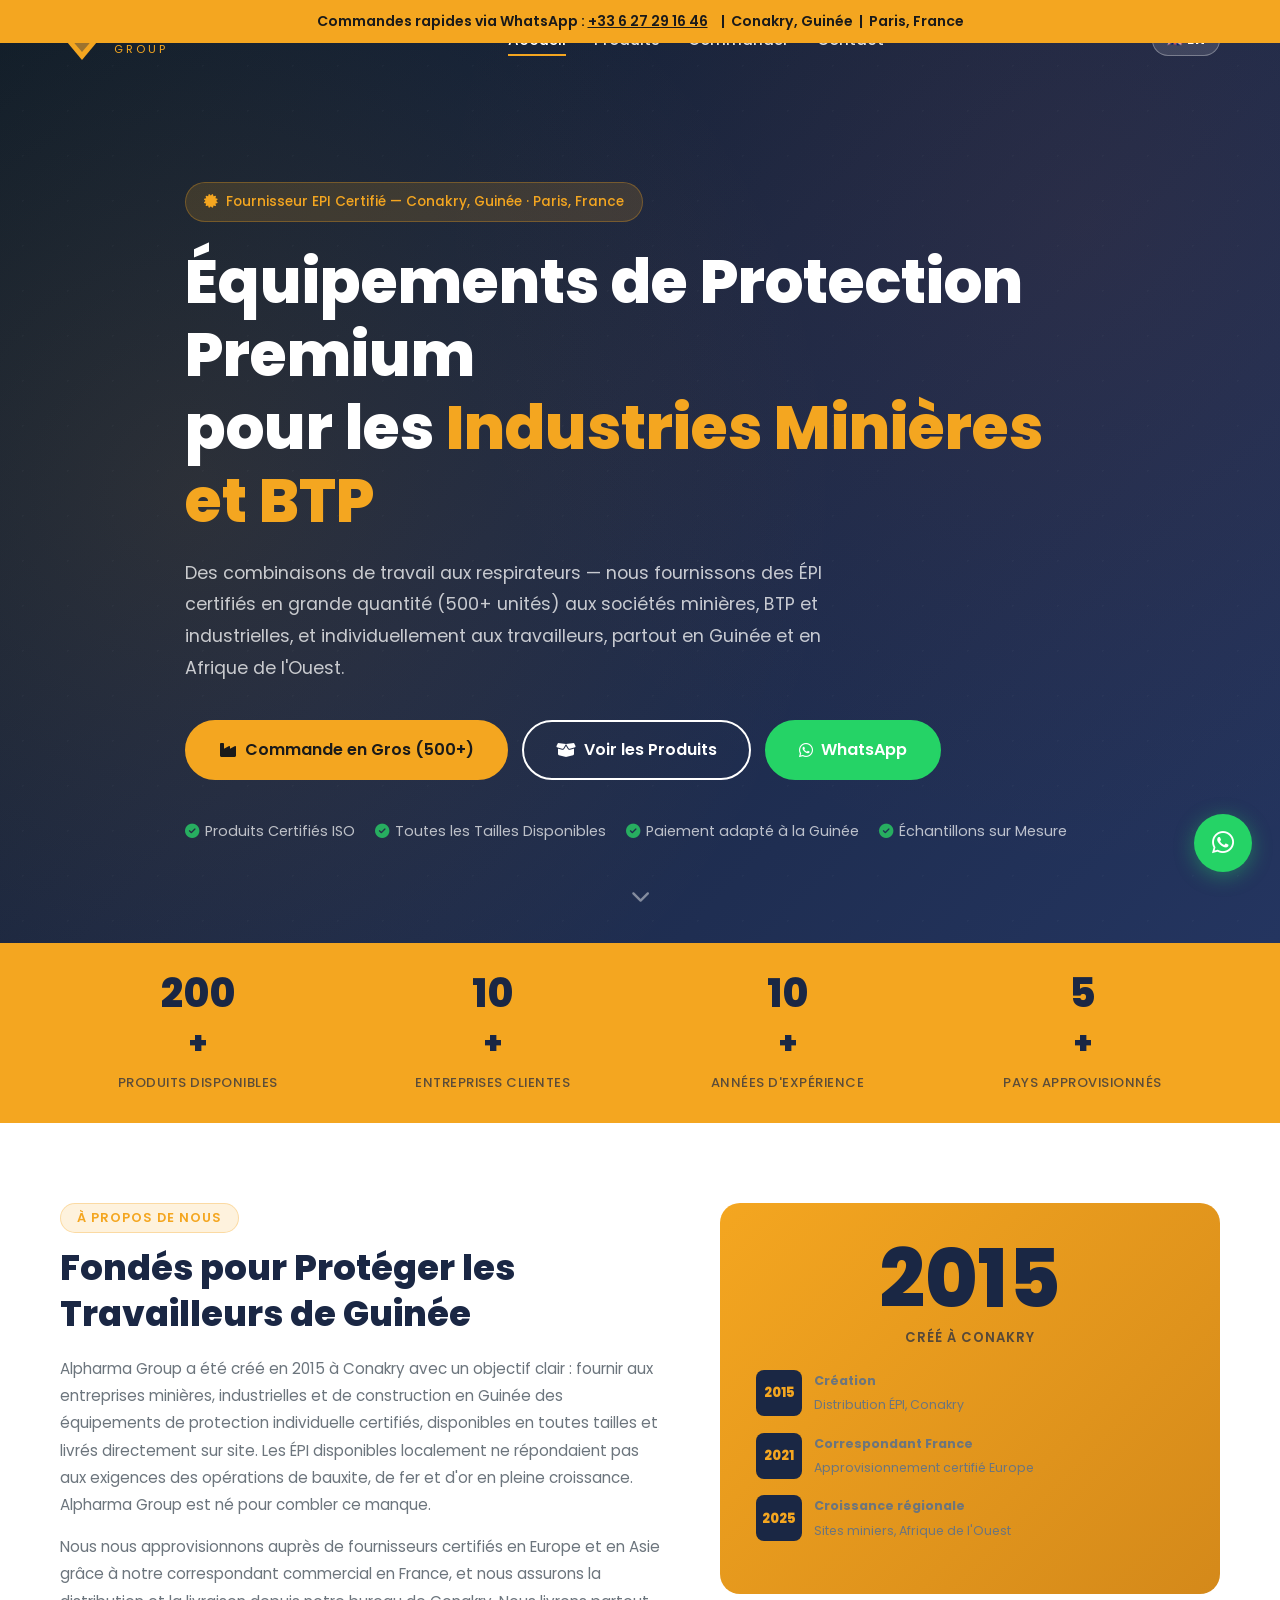
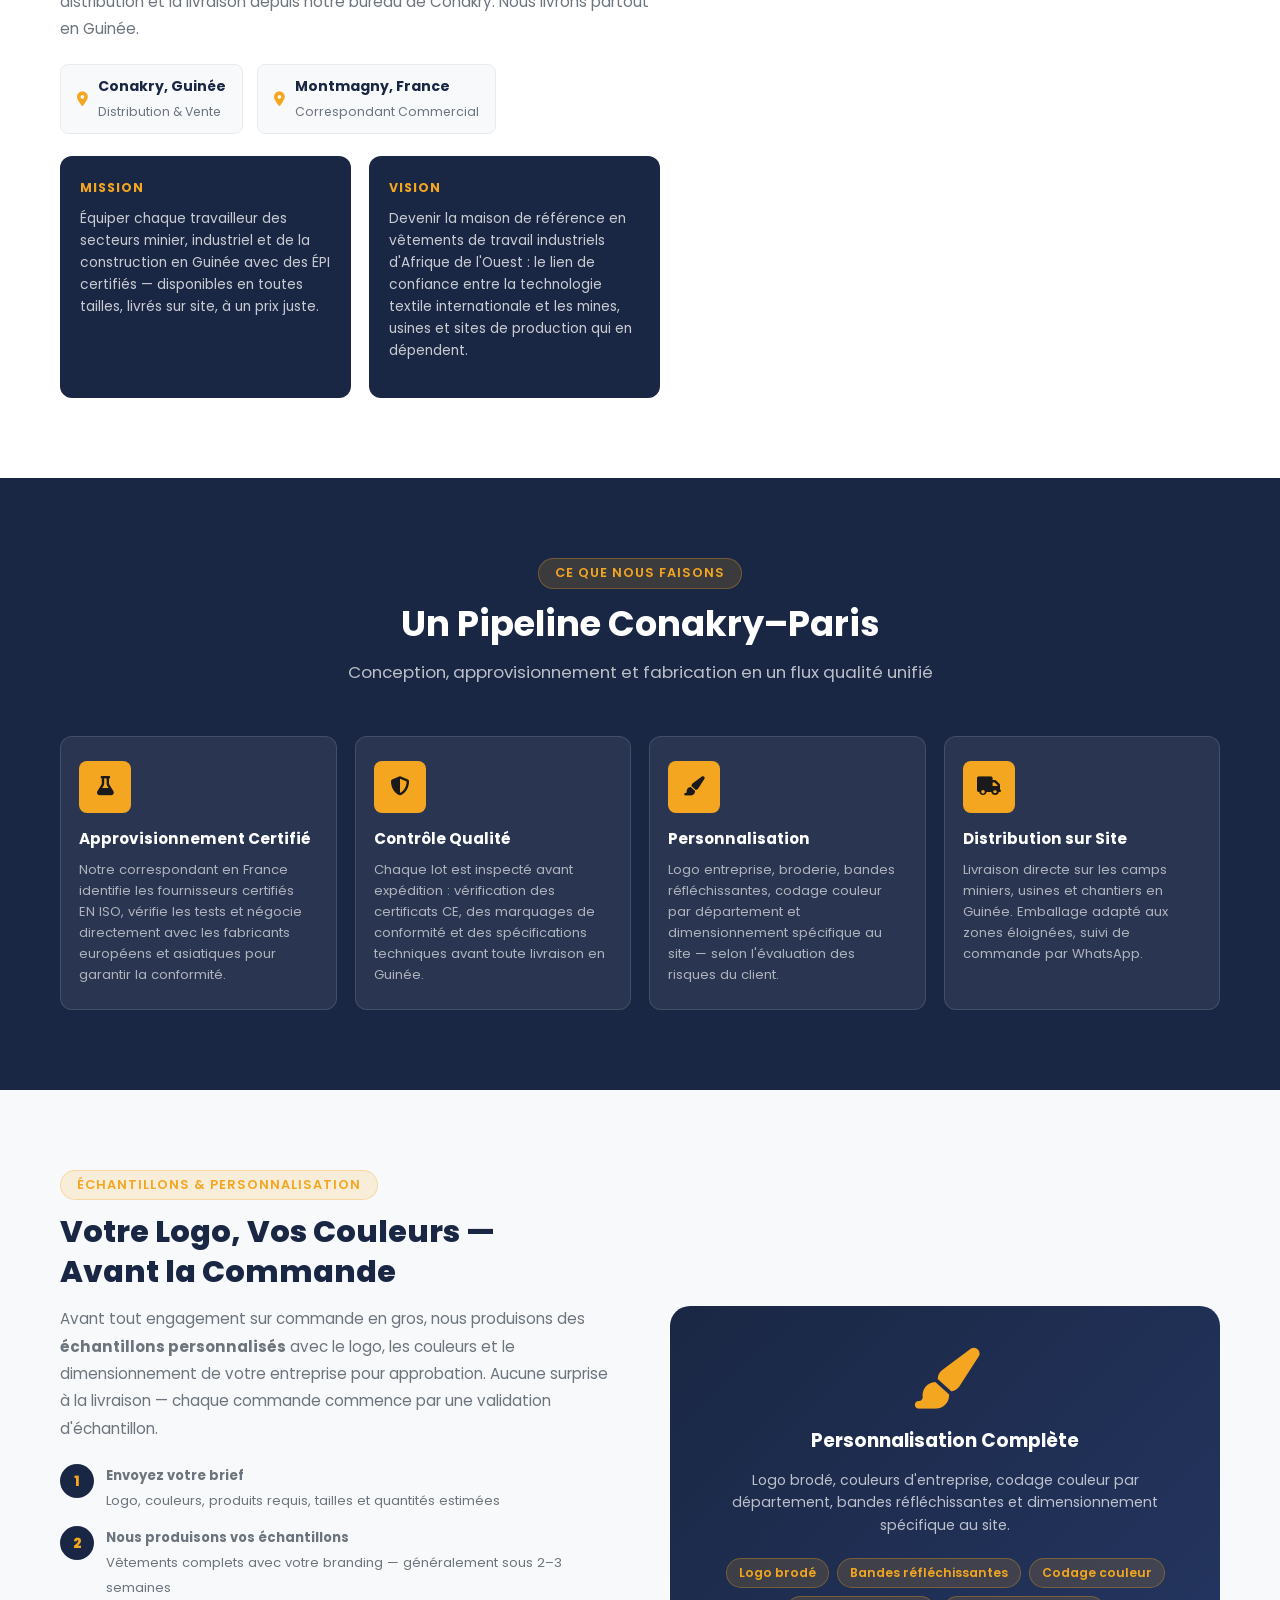
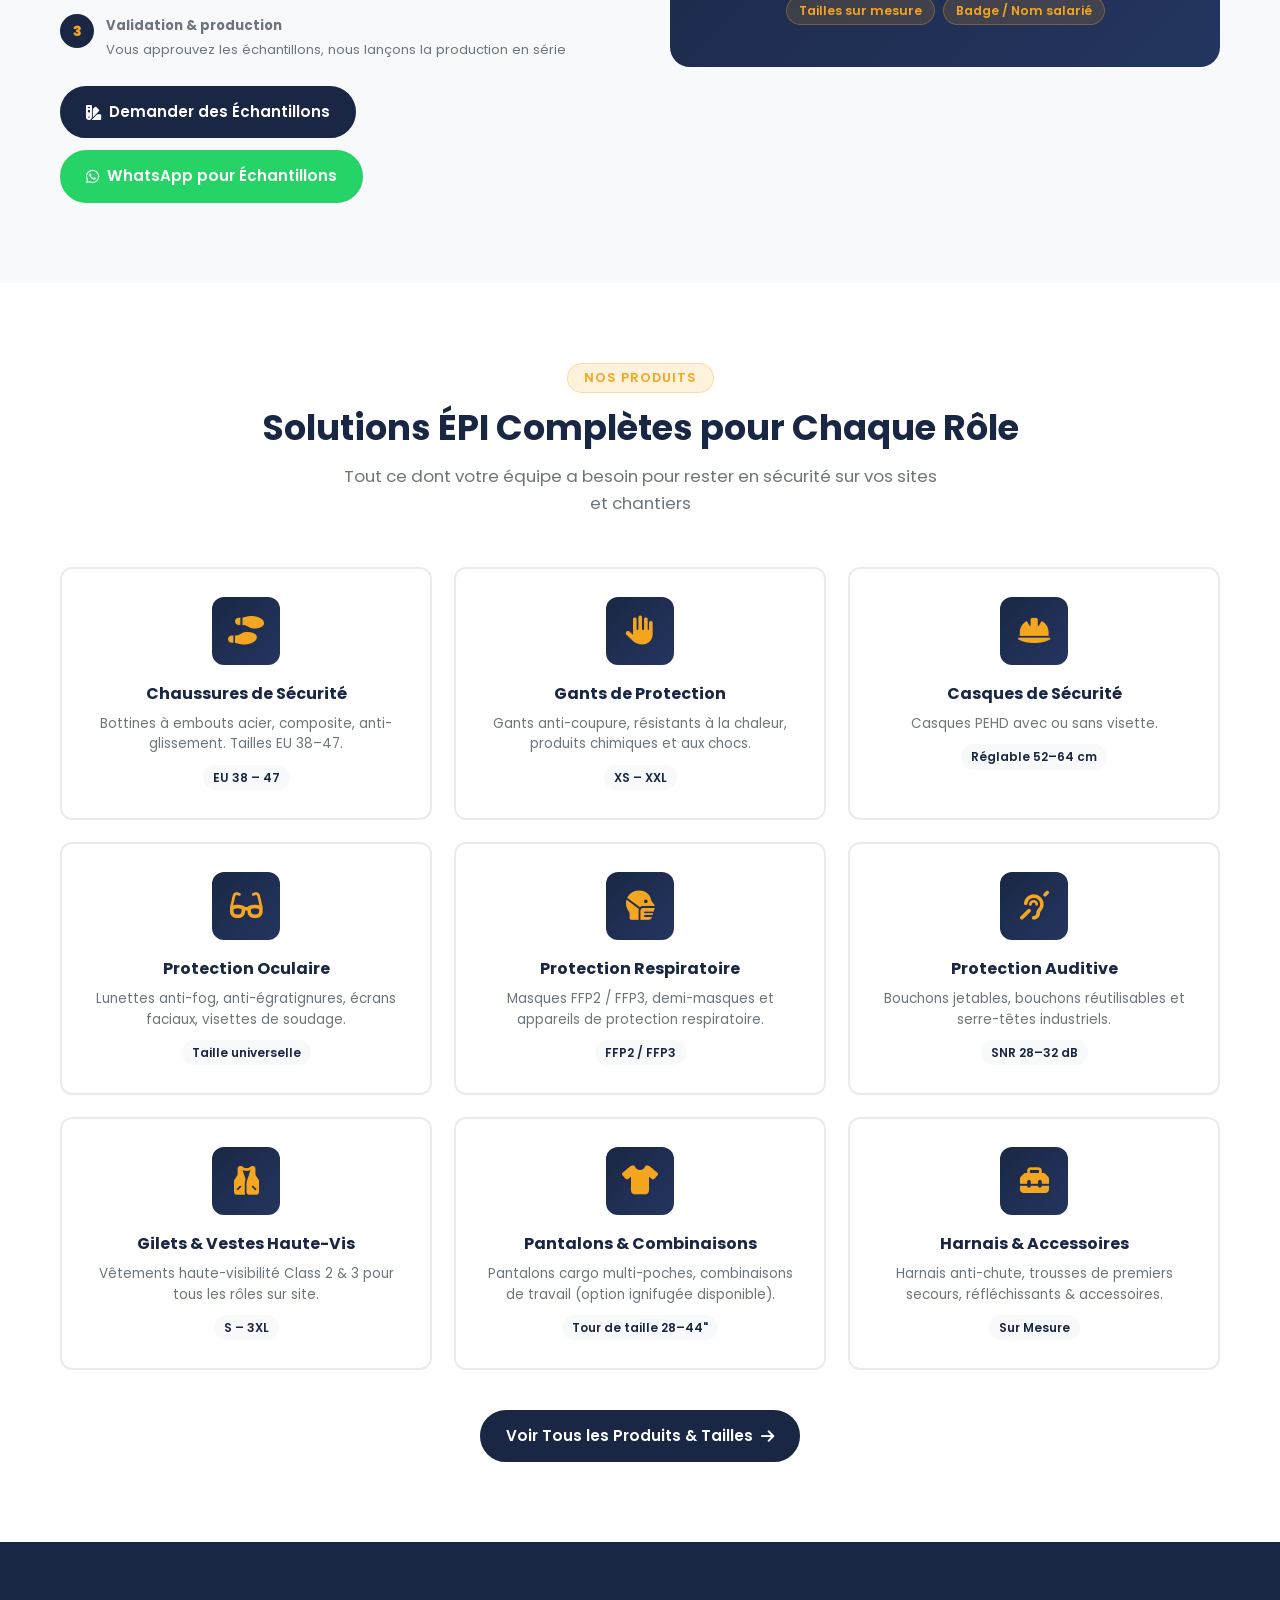
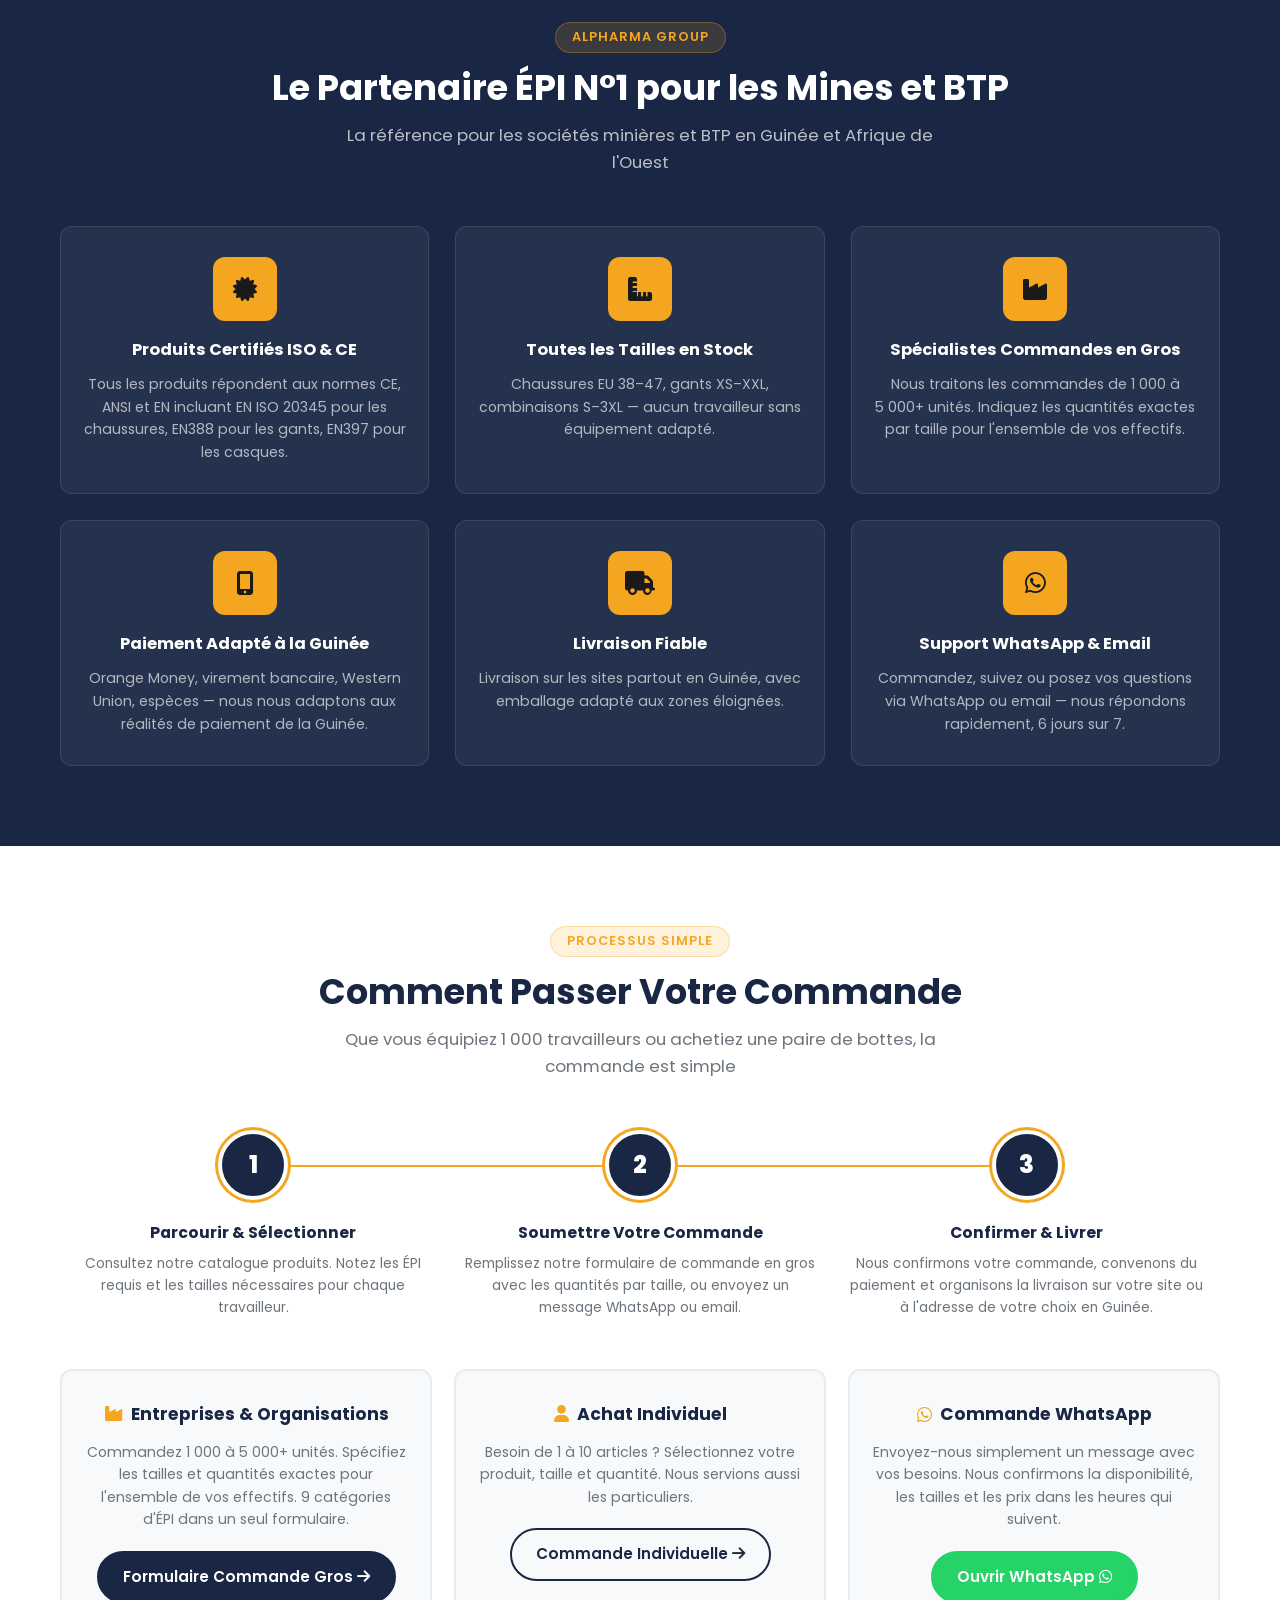
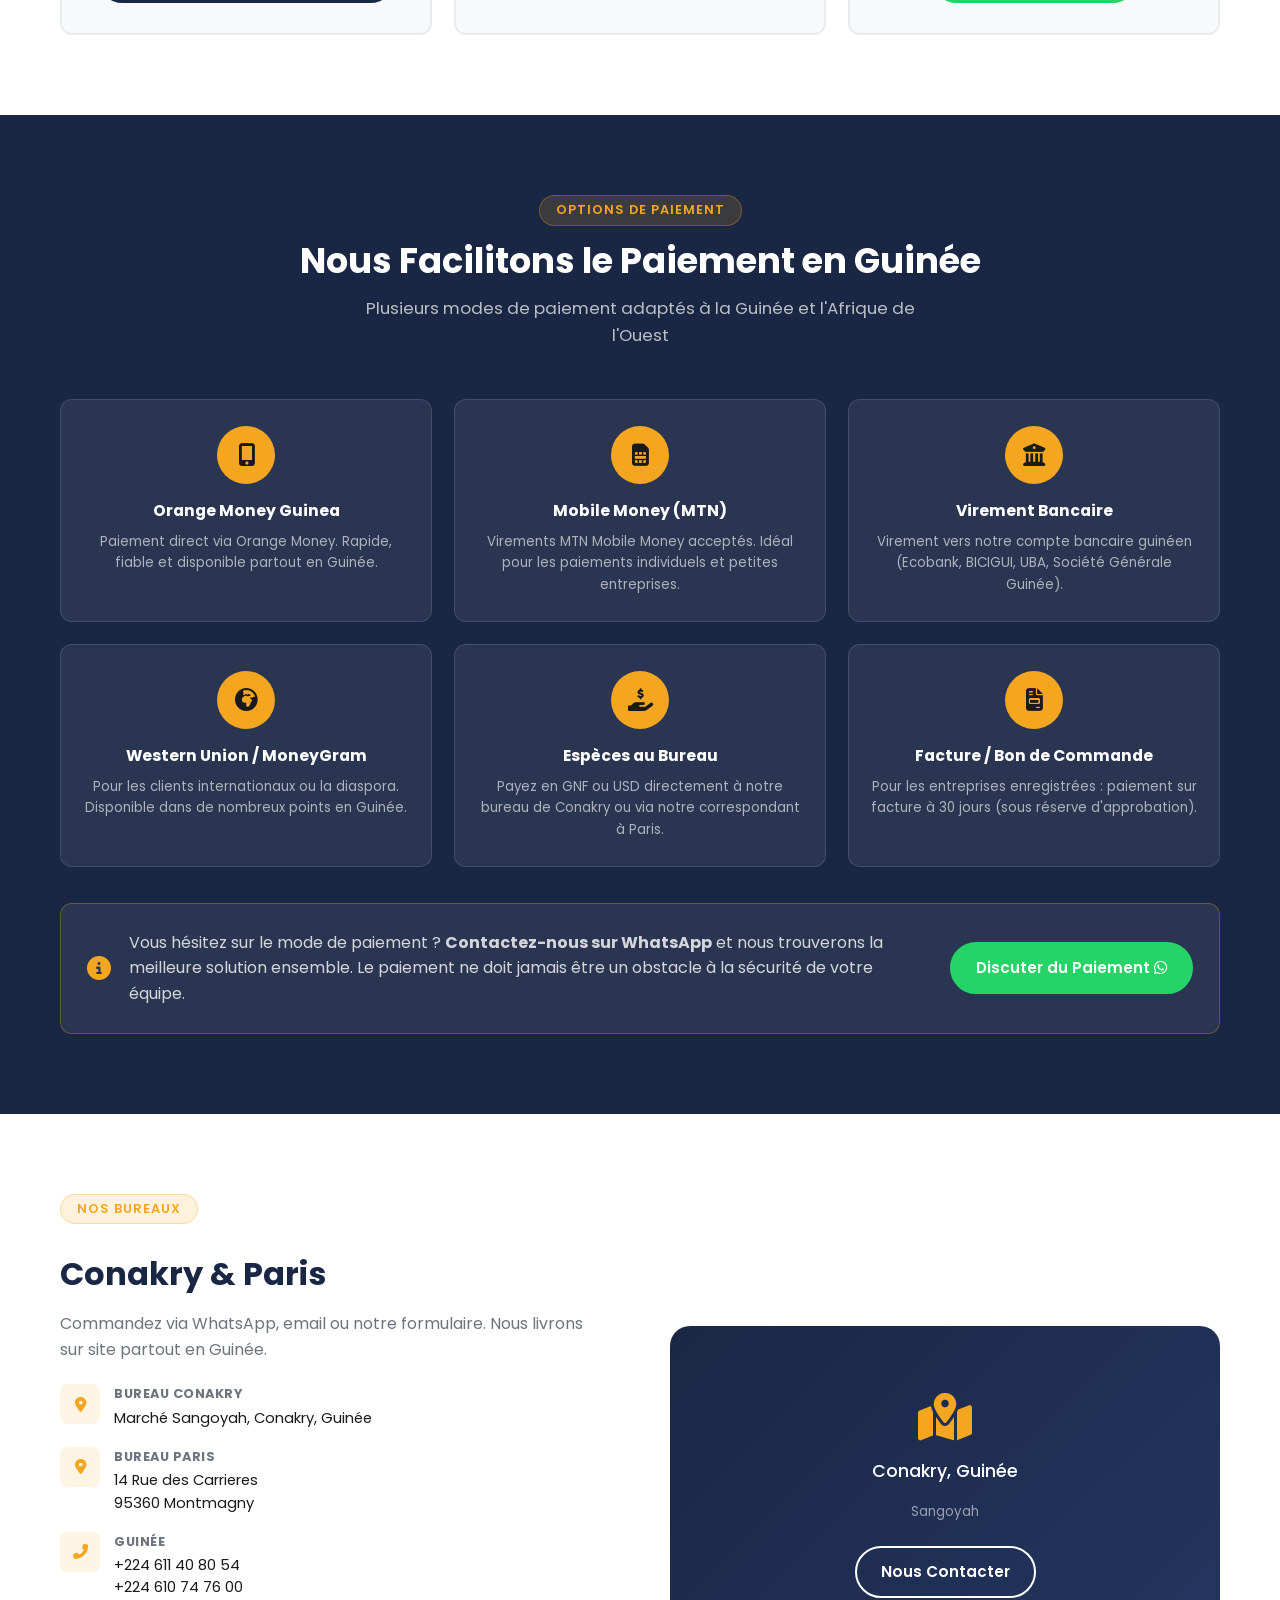
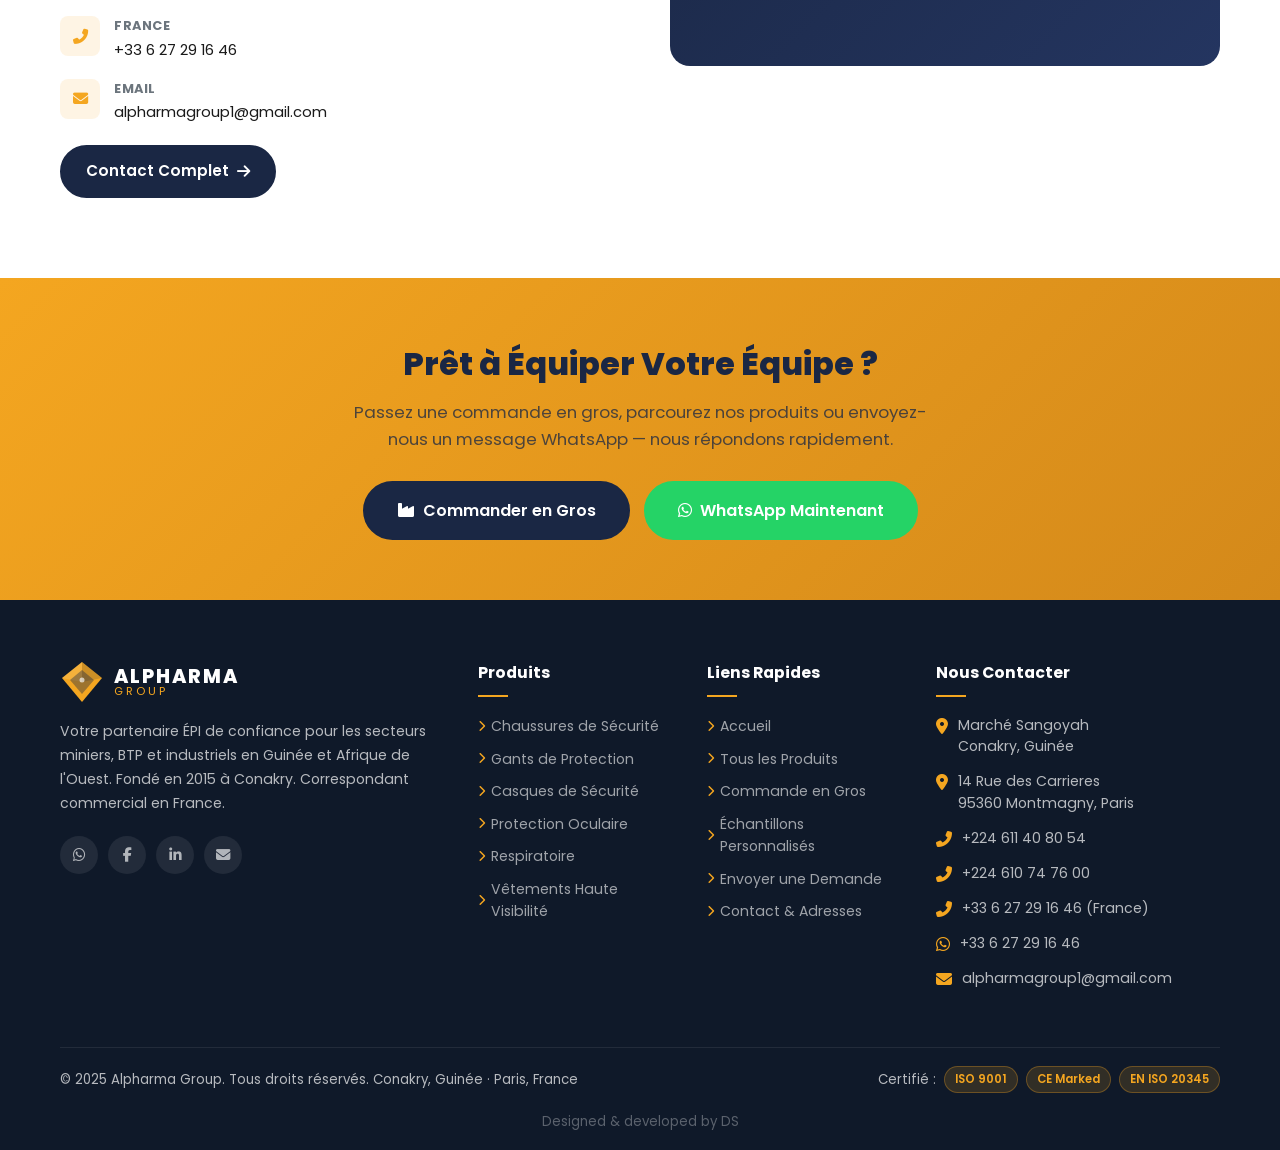
==== index.html @ af10d756 "Add files via upload" ====
﻿<!DOCTYPE html>
<html lang="fr" id="htmlRoot">
<head>
  <meta charset="UTF-8">
  <meta name="viewport" content="width=device-width, initial-scale=1.0">
  <title>Alpharma Group — Premium PPE for Mining &amp; Construction | Conakry, Guinea</title>
  <meta name="description" content="Alpharma Group supplies certified PPE to mining, construction and industrial companies across Guinea and West Africa. Bulk orders of 500+ units, all sizes, safety boots, gloves, helmets, respirators and more.">
  <meta name="keywords" content="PPE Guinea, safety equipment mining, safety boots Conakry, gloves mining, hard hat Guinea, Alpharma Group">
  <!-- TODO: replace alpharmagroup.com with your real domain before going live -->
  <link rel="canonical" href="https://alpharmagroup.com/">
  <link rel="icon" type="image/svg+xml" href="favicon.svg">
  <meta property="og:type" content="website">
  <meta property="og:url" content="https://alpharmagroup.com/">
  <meta property="og:title" content="Alpharma Group — Premium PPE for Mining &amp; Construction | Conakry, Guinea">
  <meta property="og:description" content="Alpharma Group supplies certified PPE to mining, construction and industrial companies across Guinea and West Africa. Bulk orders of 500+ units — safety boots, gloves, helmets, respirators and more.">
  <meta property="og:image" content="https://alpharmagroup.com/og-image.png">
  <link rel="stylesheet" href="css/style.css">
  <link rel="preconnect" href="https://fonts.googleapis.com">
  <link rel="preconnect" href="https://fonts.gstatic.com" crossorigin>
  <link href="https://fonts.googleapis.com/css2?family=Poppins:wght@300;400;500;600;700;800&display=swap" rel="stylesheet">
  <link rel="stylesheet" href="https://cdnjs.cloudflare.com/ajax/libs/font-awesome/6.5.0/css/all.min.css">
  <script type="application/ld+json">
  {
    "@context": "https://schema.org",
    "@type": "LocalBusiness",
    "name": "Alpharma Group",
    "url": "https://alpharmagroup.com",
    "description": "Certified PPE distributor for mining companies in Guinea and West Africa. Safety boots, gloves, helmets, respirators, hi-vis workwear and more.",
    "telephone": ["+224611408054", "+224610747600", "+33627291646"],
    "email": "alpharmagroup1@gmail.com",
    "foundingDate": "2015",
    "address": {
      "@type": "PostalAddress",
      "streetAddress": "Marché Sangoyah",
      "addressLocality": "Conakry",
      "addressCountry": "GN"
    },
    "areaServed": ["Guinea", "West Africa"],
    "openingHoursSpecification": [{
      "@type": "OpeningHoursSpecification",
      "dayOfWeek": ["Monday","Tuesday","Wednesday","Thursday","Friday","Saturday"],
      "opens": "08:00",
      "closes": "18:00"
    }]
  }
  </script>
  <style>
    /* Extra homepage-only styles */
    .cta-banner {
      background: linear-gradient(135deg, var(--secondary) 0%, var(--secondary-dark) 100%);
      padding: 60px 0; text-align: center;
    }
    .cta-banner h2 { font-size: 2rem; font-weight: 800; color: var(--primary); margin-bottom: 10px; }
    .cta-banner p  { color: rgba(26,39,68,.75); font-size: 1.05rem; margin-bottom: 28px; max-width: 580px; margin-left: auto; margin-right: auto; }
    .cta-banner .btn-group { display: flex; gap: 14px; justify-content: center; flex-wrap: wrap; }
  </style>
</head>
<body>

  <!-- Alert Bar -->
  <div class="alert-bar">

    <span>
      <span class="fr-text">Commandes rapides via WhatsApp :</span>
      <span class="en-text">Quick orders via WhatsApp:</span>
      <a href="https://wa.me/+33627291646?text=Bonjour%20Alpharma%20Group%2C%20je%20souhaite%20passer%20une%20commande." target="_blank">+33 6 27 29 16 46</a>
    </span>
    <span>&nbsp;|&nbsp; Conakry, Guinée &nbsp;|&nbsp; Paris, France</span>
  </div>

  <!-- Navbar -->
  <nav class="navbar" id="navbar">
    <div class="container">
      <a href="index.html" class="logo">
        <span class="logo-icon"><svg xmlns="http://www.w3.org/2000/svg" viewBox="0 0 44 44" fill="none" aria-hidden="true"><polygon points="22,2 42,18 22,42 2,18" fill="#f4a620"/><polygon points="22,2 42,18 22,22" fill="#1a2744" opacity=".18"/><polygon points="22,2 2,18 22,22" fill="#fff" opacity=".12"/><polygon points="22,10 34,20 22,34 10,20" fill="#1a2744" opacity=".4"/><circle cx="22" cy="20" r="2.5" fill="#fff" opacity=".65"/></svg></span>
        <div class="logo-text">
          <span class="logo-name">ALPHARMA</span>
          <span class="logo-sub">GROUP</span>
        </div>
      </a>
      <div class="nav-links" id="navLinks">
        <a href="index.html" class="active"><span class="fr-text">Accueil</span><span class="en-text">Home</span></a>
        <a href="products.html"><span class="fr-text">Produits</span><span class="en-text">Products</span></a>
        <a href="order.html"><span class="fr-text">Commander</span><span class="en-text">Order</span></a>
        <a href="contact.html"><span class="fr-text">Contact</span><span class="en-text">Contact</span></a>
      </div>
      <button class="lang-toggle" id="langToggle" title="Changer de langue / Switch language">
        <span class="fr-text">🇬🇧 EN</span>
        <span class="en-text">🇫🇷 FR</span>
      </button>
      <button class="nav-toggle" id="navToggle" aria-label="Toggle menu">
        <span></span><span></span><span></span>
      </button>
    </div>
  </nav>

  <!-- Hero -->
  <section class="hero" id="home">
    <div class="hero-content container">
      <div class="hero-badge">
        <i class="fas fa-certificate"></i>
        <span class="fr-text">Fournisseur EPI Certifié — Conakry, Guinée · Paris, France</span>
        <span class="en-text">Certified PPE Supplier — Conakry, Guinea · Paris, France</span>
      </div>
      <h1>
        <span class="fr-text">Équipements de Protection Premium<br>pour les <span class="highlight">Industries Minières et BTP</span></span>
        <span class="en-text">Premium Safety Equipment<br>for <span class="highlight">Mining &amp; Construction</span></span>
      </h1>
      <p class="hero-sub fr-block">
        Des combinaisons de travail aux respirateurs — nous fournissons des ÉPI certifiés en grande quantité (500+ unités) aux sociétés minières, BTP et industrielles, et individuellement aux travailleurs, partout en Guinée et en Afrique de l'Ouest.
      </p>
      <p class="hero-sub en-block">
        From coveralls to respiratory protection — we supply certified PPE in bulk (500+ units) for mining, construction and industrial companies, and individually for workers, across Guinea and West Africa.
      </p>
      <div class="hero-ctas">
        <a href="order.html#bulk" class="btn btn-primary btn-lg">
          <i class="fas fa-industry"></i>
          <span class="fr-text">Commande en Gros (500+)</span>
          <span class="en-text">Bulk Order (500+)</span>
        </a>
        <a href="products.html" class="btn btn-outline btn-lg">
          <i class="fas fa-box-open"></i>
          <span class="fr-text">Voir les Produits</span>
          <span class="en-text">Browse Products</span>
        </a>
        <a href="https://wa.me/+33627291646?text=Bonjour%20Alpharma%20Group%2C%20je%20souhaite%20passer%20une%20commande." class="btn btn-whatsapp btn-lg" target="_blank">
          <i class="fab fa-whatsapp"></i>
          <span class="fr-text">WhatsApp</span>
          <span class="en-text">WhatsApp Us</span>
        </a>
      </div>
      <div class="hero-trust">
        <span><i class="fas fa-check-circle"></i> <span class="fr-text">Produits Certifiés ISO</span><span class="en-text">ISO Certified Products</span></span>
        <span><i class="fas fa-check-circle"></i> <span class="fr-text">Toutes les Tailles Disponibles</span><span class="en-text">All Sizes Available</span></span>
        <span><i class="fas fa-check-circle"></i> <span class="fr-text">Paiement adapté à la Guinée</span><span class="en-text">Guinea Payment Options</span></span>
        <span><i class="fas fa-check-circle"></i> <span class="fr-text">Échantillons sur Mesure</span><span class="en-text">Custom Branded Samples</span></span>
      </div>
    </div>
    <div class="hero-scroll"><a href="#stats"><i class="fas fa-chevron-down"></i></a></div>
  </section>

  <!-- Stats -->
  <section class="stats-bar" id="stats">
    <div class="container">
      <div class="stat-item">
        <span class="stat-number" data-target="200">0</span><span>+</span>
        <span class="stat-label"><span class="fr-text">Produits Disponibles</span><span class="en-text">Products Available</span></span>
      </div>
      <div class="stat-item">
        <span class="stat-number" data-target="10">0</span><span>+</span>
              <span class="stat-label"><span class="fr-text">Entreprises Clientes</span><span class="en-text">Companies Served</span></span>
      </div>
      <div class="stat-item">
        <span class="stat-number" data-target="10">0</span><span>+</span>
        <span class="stat-label"><span class="fr-text">Années d'Expérience</span><span class="en-text">Years Experience</span></span>
      </div>
      <div class="stat-item">
        <span class="stat-number" data-target="5">0</span><span>+</span>
        <span class="stat-label"><span class="fr-text">Pays Approvisionnés</span><span class="en-text">Countries Supplied</span></span>
      </div>
    </div>
  </section>

  <!-- About -->
  <section class="about-section" id="about">
    <div class="container">
      <div class="about-layout">
        <div class="about-text">
          <span class="section-tag">
            <span class="fr-text">À Propos de Nous</span>
            <span class="en-text">About Us</span>
          </span>
          <h2>
            <span class="fr-text">Fondés pour Protéger les Travailleurs de Guinée</span>
            <span class="en-text">Built to Protect Guinea's Workforce</span>
          </h2>
          <p class="fr-block">Alpharma Group a été créé en 2015 à Conakry avec un objectif clair : fournir aux entreprises minières, industrielles et de construction en Guinée des équipements de protection individuelle certifiés, disponibles en toutes tailles et livrés directement sur site. Les ÉPI disponibles localement ne répondaient pas aux exigences des opérations de bauxite, de fer et d'or en pleine croissance. Alpharma Group est né pour combler ce manque.</p>
          <p class="en-block">Alpharma Group was established in 2015 in Conakry with a clear mission: supply Guinea's mining, industrial and construction companies with certified PPE — available in all sizes and delivered directly to site. Locally available equipment could not meet the demands of Guinea's fast-growing bauxite, iron ore and gold operations. Alpharma Group was created to fill that gap.</p>
          <p class="fr-block">Nous nous approvisionnons auprès de fournisseurs certifiés en Europe et en Asie grâce à notre correspondant commercial en France, et nous assurons la distribution et la livraison depuis notre bureau de Conakry. Nous livrons partout en Guinée.</p>
          <p class="en-block">We source from certified suppliers in Europe and Asia through our commercial correspondent in France, and handle distribution and delivery from our Conakry office. We deliver anywhere in Guinea.</p>
          <div class="offices-row">
            <div class="office-tag">
              <i class="fas fa-map-marker-alt"></i>
              <div>
                <strong>Conakry, Guinée</strong>
                <span><span class="fr-text">Distribution &amp; Vente</span><span class="en-text">Distribution &amp; Sales</span></span>
              </div>
            </div>
            <div class="office-tag">
              <i class="fas fa-map-marker-alt"></i>
              <div>
                <strong>Montmagny, France</strong>
                <span><span class="fr-text">Correspondant Commercial</span><span class="en-text">Commercial Correspondent</span></span>
              </div>
            </div>
          </div>
          <div class="mv-grid">
            <div class="mv-card">
              <h4>Mission</h4>
              <p class="fr-block">Équiper chaque travailleur des secteurs minier, industriel et de la construction en Guinée avec des ÉPI certifiés — disponibles en toutes tailles, livrés sur site, à un prix juste.</p>
              <p class="en-block">To equip every worker across Guinea's mining, industrial and construction sectors with certified PPE — available in all sizes, delivered to site, at a fair price.</p>
            </div>
            <div class="mv-card">
              <h4>Vision</h4>
              <p class="fr-block">Devenir la maison de référence en vêtements de travail industriels d'Afrique de l'Ouest : le lien de confiance entre la technologie textile internationale et les mines, usines et sites de production qui en dépendent.</p>
              <p class="en-block">To become West Africa's benchmark industrial workwear house: the trusted link between international protective-textile technology and the factories, mines and production sites that depend on it every day.</p>
            </div>
          </div>
        </div>
        <div>
          <div class="about-year-badge">
            <div class="about-year">2015</div>
            <div class="about-year-label">
              <span class="fr-text">Créé à Conakry</span>
              <span class="en-text">Founded in Conakry</span>
            </div>
            <div class="about-milestones">
              <div class="milestone">
                <div class="milestone-year">2015</div>
                <div class="milestone-text">
                  <strong><span class="fr-text">Création</span><span class="en-text">Founded</span></strong>
                  <span><span class="fr-text">Distribution ÉPI, Conakry</span><span class="en-text">PPE distribution, Conakry</span></span>
                </div>
              </div>
              <div class="milestone">
                <div class="milestone-year">2021</div>
                <div class="milestone-text">
                  <strong><span class="fr-text">Correspondant France</span><span class="en-text">France Correspondent</span></strong>
                  <span><span class="fr-text">Approvisionnement certifié Europe</span><span class="en-text">Certified European sourcing</span></span>
                </div>
              </div>
              <div class="milestone">
                <div class="milestone-year">2025</div>
                <div class="milestone-text">
                  <strong><span class="fr-text">Croissance régionale</span><span class="en-text">Regional Growth</span></strong>
                  <span><span class="fr-text">Sites miniers, Afrique de l'Ouest</span><span class="en-text">Mine sites across West Africa</span></span>
                </div>
              </div>
            </div>
          </div>
        </div>
      </div>
    </div>
  </section>

  <!-- Capabilities -->
  <section class="section dark-section">
    <div class="container">
      <div class="section-header light">
        <span class="section-tag"><span class="fr-text">Ce Que Nous Faisons</span><span class="en-text">What We Do</span></span>
        <h2><span class="fr-text">Un Pipeline Conakry–Paris</span><span class="en-text">A Conakry–Paris Pipeline</span></h2>
        <p style="color:rgba(255,255,255,.7)">
          <span class="fr-text">Conception, approvisionnement et fabrication en un flux qualité unifié</span>
          <span class="en-text">Design, sourcing and manufacturing in one unified quality pipeline</span>
        </p>
      </div>
      <div class="capabilities-grid">
        <div class="cap-card aos">
          <div class="cap-icon"><i class="fas fa-flask"></i></div>
          <h3><span class="fr-text">Approvisionnement Certifié</span><span class="en-text">Certified Sourcing</span></h3>
          <p><span class="fr-text">Notre correspondant en France identifie les fournisseurs certifiés EN ISO, vérifie les tests et négocie directement avec les fabricants européens et asiatiques pour garantir la conformité.</span><span class="en-text">Our correspondent in France identifies EN ISO-certified suppliers, verifies test reports and negotiates directly with European and Asian manufacturers to ensure compliance.</span></p>
        </div>
        <div class="cap-card aos aos-delay-1">
          <div class="cap-icon"><i class="fas fa-shield-alt"></i></div>
          <h3><span class="fr-text">Contrôle Qualité</span><span class="en-text">Quality Control</span></h3>
          <p><span class="fr-text">Chaque lot est inspecté avant expédition : vérification des certificats CE, des marquages de conformité et des spécifications techniques avant toute livraison en Guinée.</span><span class="en-text">Every batch is inspected before shipment: CE certificates, compliance markings and technical specifications are verified before delivery to Guinea.</span></p>
        </div>
        <div class="cap-card aos aos-delay-2">
          <div class="cap-icon"><i class="fas fa-paint-brush"></i></div>
          <h3><span class="fr-text">Personnalisation</span><span class="en-text">Customisation</span></h3>
          <p><span class="fr-text">Logo entreprise, broderie, bandes réfléchissantes, codage couleur par département et dimensionnement spécifique au site — selon l'évaluation des risques du client.</span><span class="en-text">Company logo, embroidery, reflective placement, departmental colour-coding and site-specific sizing built to a client's exact risk assessment.</span></p>
        </div>
        <div class="cap-card aos aos-delay-3">
          <div class="cap-icon"><i class="fas fa-truck"></i></div>
          <h3><span class="fr-text">Distribution sur Site</span><span class="en-text">Site Distribution</span></h3>
          <p><span class="fr-text">Livraison directe sur les camps miniers, usines et chantiers en Guinée. Emballage adapté aux zones éloignées, suivi de commande par WhatsApp.</span><span class="en-text">Direct delivery to mining camps, factories and construction sites across Guinea. Packaging for remote zones, order tracking via WhatsApp.</span></p>
        </div>
      </div>
    </div>
  </section>

  <!-- Samples & Customisation -->
  <section class="sample-section" id="samples">
    <div class="container">
      <div class="sample-layout">
        <div class="sample-content">
          <span class="section-tag">
            <span class="fr-text">Échantillons &amp; Personnalisation</span>
            <span class="en-text">Samples &amp; Customisation</span>
          </span>
          <h2>
            <span class="fr-text">Votre Logo, Vos Couleurs —<br>Avant la Commande</span>
            <span class="en-text">Your Logo, Your Colours —<br>Before You Commit</span>
          </h2>
          <p class="fr-block">Avant tout engagement sur commande en gros, nous produisons des <strong>échantillons personnalisés</strong> avec le logo, les couleurs et le dimensionnement de votre entreprise pour approbation. Aucune surprise à la livraison — chaque commande commence par une validation d'échantillon.</p>
          <p class="en-block">Before committing to a bulk order, we produce <strong>branded samples</strong> with your company logo, colours and sizing for approval. No surprises at delivery — every bulk order starts with a sample sign-off.</p>
          <div class="sample-steps">
            <div class="sample-step">
              <div class="sample-step-num">1</div>
              <div class="sample-step-text">
                <strong><span class="fr-text">Envoyez votre brief</span><span class="en-text">Send your brief</span></strong>
                <span><span class="fr-text">Logo, couleurs, produits requis, tailles et quantités estimées</span><span class="en-text">Logo, colours, required products, sizes and estimated quantities</span></span>
              </div>
            </div>
            <div class="sample-step">
              <div class="sample-step-num">2</div>
              <div class="sample-step-text">
                <strong><span class="fr-text">Nous produisons vos échantillons</span><span class="en-text">We produce your samples</span></strong>
                <span><span class="fr-text">Vêtements complets avec votre branding — généralement sous 2–3 semaines</span><span class="en-text">Full garments with your branding — typically within 2–3 weeks</span></span>
              </div>
            </div>
            <div class="sample-step">
              <div class="sample-step-num">3</div>
              <div class="sample-step-text">
                <strong><span class="fr-text">Validation &amp; production</span><span class="en-text">Approval &amp; production run</span></strong>
                <span><span class="fr-text">Vous approuvez les échantillons, nous lançons la production en série</span><span class="en-text">You sign off the samples, we start the full production run</span></span>
              </div>
            </div>
          </div>
          <div style="margin-top:24px;display:flex;gap:12px;flex-wrap:wrap;">
            <a href="order.html#inquiry" class="btn btn-secondary">
              <i class="fas fa-swatchbook"></i>
              <span class="fr-text">Demander des Échantillons</span>
              <span class="en-text">Request Samples</span>
            </a>
            <a href="https://wa.me/+33627291646?text=Bonjour%20Alpharma%20Group%2C%20je%20souhaite%20des%20%C3%A9chantillons%20personnalis%C3%A9s%20avec%20le%20logo%20de%20mon%20entreprise." class="btn btn-whatsapp" target="_blank">
              <i class="fab fa-whatsapp"></i>
              <span class="fr-text">WhatsApp pour Échantillons</span>
              <span class="en-text">WhatsApp for Samples</span>
            </a>
          </div>
        </div>
        <div class="sample-visual">
          <i class="fas fa-paint-brush"></i>
          <h3><span class="fr-text">Personnalisation Complète</span><span class="en-text">Full Customisation</span></h3>
          <p class="fr-block">Logo brodé, couleurs d'entreprise, codage couleur par département, bandes réfléchissantes et dimensionnement spécifique au site.</p>
          <p class="en-block">Embroidered logo, brand colours, departmental colour-coding, reflective tape placement and site-specific sizing.</p>
          <div class="sample-tags">
            <span class="sample-tag"><span class="fr-text">Logo brodé</span><span class="en-text">Embroidered logo</span></span>
            <span class="sample-tag"><span class="fr-text">Bandes réfléchissantes</span><span class="en-text">Reflective bands</span></span>
            <span class="sample-tag"><span class="fr-text">Codage couleur</span><span class="en-text">Colour coding</span></span>
            <span class="sample-tag"><span class="fr-text">Tailles sur mesure</span><span class="en-text">Custom sizing</span></span>
            <span class="sample-tag"><span class="fr-text">Badge / Nom salarié</span><span class="en-text">Name / employee badge</span></span>
          </div>
        </div>
      </div>
    </div>
  </section>

  <!-- Product Categories -->
  <section class="section" id="products">
    <div class="container">
      <div class="section-header">
        <span class="section-tag"><span class="fr-text">Nos Produits</span><span class="en-text">Our Products</span></span>
        <h2><span class="fr-text">Solutions ÉPI Complètes pour Chaque Rôle</span><span class="en-text">Complete PPE Solutions for Every Role</span></h2>
        <p><span class="fr-text">Tout ce dont votre équipe a besoin pour rester en sécurité sur vos sites et chantiers</span><span class="en-text">Everything your workforce needs to stay safe on site and on the job</span></p>
      </div>
      <div class="categories-grid">
        <a href="products.html?cat=boots" class="category-card aos">
          <div class="category-icon"><i class="fas fa-shoe-prints"></i></div>
          <h3><span class="fr-text">Chaussures de Sécurité</span><span class="en-text">Safety Footwear</span></h3>
          <p><span class="fr-text">Bottines à embouts acier, composite, anti-glissement. Tailles EU 38–47.</span><span class="en-text">Steel toe, composite toe, anti-slip boots. EU sizes 38–47.</span></p>
          <span class="category-tag">EU 38 – 47</span>
        </a>
        <a href="products.html?cat=gloves" class="category-card aos aos-delay-1">
          <div class="category-icon"><i class="fas fa-hand-paper"></i></div>
          <h3><span class="fr-text">Gants de Protection</span><span class="en-text">Protective Gloves</span></h3>
          <p><span class="fr-text">Gants anti-coupure, résistants à la chaleur, produits chimiques et aux chocs.</span><span class="en-text">Cut-resistant, heat-resistant, chemical &amp; impact gloves.</span></p>
          <span class="category-tag">XS – XXL</span>
        </a>
        <a href="products.html?cat=helmets" class="category-card aos aos-delay-2">
          <div class="category-icon"><i class="fas fa-hard-hat"></i></div>
          <h3><span class="fr-text">Casques de Sécurité</span><span class="en-text">Safety Helmets</span></h3>
          <p><span class="fr-text">Casques PEHD avec ou sans visette.</span><span class="en-text">HDPE hard hats with or without face visor.</span></p>
          <span class="category-tag"><span class="fr-text">Réglable 52–64 cm</span><span class="en-text">Adjustable 52–64 cm</span></span>
        </a>
        <a href="products.html?cat=eye" class="category-card aos">
          <div class="category-icon"><i class="fas fa-glasses"></i></div>
          <h3><span class="fr-text">Protection Oculaire</span><span class="en-text">Eye &amp; Face Protection</span></h3>
          <p><span class="fr-text">Lunettes anti-fog, anti-égratignures, écrans faciaux, visettes de soudage.</span><span class="en-text">Safety goggles, anti-fog glasses, face shields, welding visors.</span></p>
          <span class="category-tag"><span class="fr-text">Taille universelle</span><span class="en-text">Universal Fit</span></span>
        </a>
        <a href="products.html?cat=respiratory" class="category-card aos aos-delay-1">
          <div class="category-icon"><i class="fas fa-head-side-mask"></i></div>
          <h3><span class="fr-text">Protection Respiratoire</span><span class="en-text">Respiratory Protection</span></h3>
          <p><span class="fr-text">Masques FFP2 / FFP3, demi-masques et appareils de protection respiratoire.</span><span class="en-text">FFP2 / FFP3 masks, half-face &amp; full-face respirators.</span></p>
          <span class="category-tag">FFP2 / FFP3</span>
        </a>
        <a href="products.html?cat=hearing" class="category-card aos aos-delay-2">
          <div class="category-icon"><i class="fas fa-deaf"></i></div>
          <h3><span class="fr-text">Protection Auditive</span><span class="en-text">Hearing Protection</span></h3>
          <p><span class="fr-text">Bouchons jetables, bouchons réutilisables et serre-têtes industriels.</span><span class="en-text">Disposable foam plugs, reusable plugs, and industrial ear muffs.</span></p>
          <span class="category-tag">SNR 28–32 dB</span>
        </a>
        <a href="products.html?cat=body" class="category-card aos">
          <div class="category-icon"><i class="fas fa-vest"></i></div>
          <h3><span class="fr-text">Gilets &amp; Vestes Haute-Vis</span><span class="en-text">Hi-Vis Vests &amp; Jackets</span></h3>
          <p><span class="fr-text">Vêtements haute-visibilité Class 2 &amp; 3 pour tous les rôles sur site.</span><span class="en-text">Class 2 &amp; 3 high-visibility workwear for all site roles.</span></p>
          <span class="category-tag">S – 3XL</span>
        </a>
        <a href="products.html?cat=trousers" class="category-card aos aos-delay-1">
          <div class="category-icon"><i class="fas fa-tshirt"></i></div>
          <h3><span class="fr-text">Pantalons &amp; Combinaisons</span><span class="en-text">Cargo Trousers &amp; Coveralls</span></h3>
          <p><span class="fr-text">Pantalons cargo multi-poches, combinaisons de travail (option ignifugée disponible).</span><span class="en-text">Multi-pocket cargo pants, boiler suits (FR flame-retardant option available).</span></p>
          <span class="category-tag"><span class="fr-text">Tour de taille 28–44"</span><span class="en-text">Waist 28–44"</span></span>
        </a>
        <a href="products.html?cat=other" class="category-card aos aos-delay-2">
          <div class="category-icon"><i class="fas fa-toolbox"></i></div>
          <h3><span class="fr-text">Harnais &amp; Accessoires</span><span class="en-text">Safety Harness &amp; More</span></h3>
          <p><span class="fr-text">Harnais anti-chute, trousses de premiers secours, réfléchissants &amp; accessoires.</span><span class="en-text">Fall-arrest harnesses, first-aid kits, reflective gear &amp; accessories.</span></p>
          <span class="category-tag"><span class="fr-text">Sur Mesure</span><span class="en-text">Custom Available</span></span>
        </a>
      </div>
      <div class="section-cta">
        <a href="products.html" class="btn btn-secondary"><span class="fr-text">Voir Tous les Produits &amp; Tailles</span><span class="en-text">View All Products &amp; Sizes</span> <i class="fas fa-arrow-right"></i></a>
      </div>
    </div>
  </section>

  <!-- Why Choose Us -->
  <section class="section dark-section">
    <div class="container">
      <div class="section-header light">
        <span class="section-tag">Alpharma Group</span>
        <h2><span class="fr-text">Le Partenaire ÉPI N°1 pour les Mines et BTP</span><span class="en-text">The #1 PPE Partner for Mining &amp; Construction</span></h2>
        <p style="color:rgba(255,255,255,.7)"><span class="fr-text">La référence pour les sociétés minières et BTP en Guinée et Afrique de l'Ouest</span><span class="en-text">Trusted by mining and construction companies across Guinea and West Africa</span></p>
      </div>
      <div class="features-grid">
        <div class="feature-item aos">
          <div class="feature-icon"><i class="fas fa-certificate"></i></div>
          <h3><span class="fr-text">Produits Certifiés ISO &amp; CE</span><span class="en-text">ISO &amp; CE Certified</span></h3>
          <p><span class="fr-text">Tous les produits répondent aux normes CE, ANSI et EN incluant EN ISO 20345 pour les chaussures, EN388 pour les gants, EN397 pour les casques.</span><span class="en-text">All products meet international safety standards including CE, ANSI, and EN certifications.</span></p>
        </div>
        <div class="feature-item aos aos-delay-1">
          <div class="feature-icon"><i class="fas fa-ruler-combined"></i></div>
          <h3><span class="fr-text">Toutes les Tailles en Stock</span><span class="en-text">All Sizes Stocked</span></h3>
          <p><span class="fr-text">Chaussures EU 38–47, gants XS–XXL, combinaisons S–3XL — aucun travailleur sans équipement adapté.</span><span class="en-text">Boot EU 38–47, gloves XS–XXL, coveralls S–3XL — no worker left without fit.</span></p>
        </div>
        <div class="feature-item aos aos-delay-2">
          <div class="feature-icon"><i class="fas fa-industry"></i></div>
          <h3><span class="fr-text">Spécialistes Commandes en Gros</span><span class="en-text">Bulk Order Specialists</span></h3>
          <p><span class="fr-text">Nous traitons les commandes de 1 000 à 5 000+ unités. Indiquez les quantités exactes par taille pour l'ensemble de vos effectifs.</span><span class="en-text">We handle orders of 1,000 to 5,000+ units. Specify exact quantities per size for your entire workforce.</span></p>
        </div>
        <div class="feature-item aos">
          <div class="feature-icon"><i class="fas fa-mobile-alt"></i></div>
          <h3><span class="fr-text">Paiement Adapté à la Guinée</span><span class="en-text">Guinea-Friendly Payment</span></h3>
          <p><span class="fr-text">Orange Money, virement bancaire, Western Union, espèces — nous nous adaptons aux réalités de paiement de la Guinée.</span><span class="en-text">Orange Money, bank transfer, Western Union, cash — we work around Guinea's payment realities.</span></p>
        </div>
        <div class="feature-item aos aos-delay-1">
          <div class="feature-icon"><i class="fas fa-truck"></i></div>
          <h3><span class="fr-text">Livraison Fiable</span><span class="en-text">Reliable Delivery</span></h3>
          <p><span class="fr-text">Livraison sur les sites partout en Guinée, avec emballage adapté aux zones éloignées.</span><span class="en-text">Delivery to sites across Guinea, with packaging tailored for remote location handling.</span></p>
        </div>
        <div class="feature-item aos aos-delay-2">
          <div class="feature-icon"><i class="fab fa-whatsapp"></i></div>
          <h3><span class="fr-text">Support WhatsApp &amp; Email</span><span class="en-text">WhatsApp &amp; Email Support</span></h3>
          <p><span class="fr-text">Commandez, suivez ou posez vos questions via WhatsApp ou email — nous répondons rapidement, 6 jours sur 7.</span><span class="en-text">Order, track or ask any question via WhatsApp or email — we respond fast, 6 days a week.</span></p>
        </div>
      </div>
    </div>
  </section>

  <!-- How to Order -->
  <section class="section">
    <div class="container">
      <div class="section-header">
        <span class="section-tag"><span class="fr-text">Processus Simple</span><span class="en-text">Simple Process</span></span>
        <h2><span class="fr-text">Comment Passer Votre Commande</span><span class="en-text">How to Place Your Order</span></h2>
        <p><span class="fr-text">Que vous équipiez 1 000 travailleurs ou achetiez une paire de bottes, la commande est simple</span><span class="en-text">Whether you're equipping 1,000 workers or buying 1 pair of boots, the process is easy</span></p>
      </div>
      <div class="steps-wrapper">
        <div class="step aos">
          <div class="step-num">1</div>
          <h3><span class="fr-text">Parcourir &amp; Sélectionner</span><span class="en-text">Browse &amp; Select</span></h3>
          <p><span class="fr-text">Consultez notre catalogue produits. Notez les ÉPI requis et les tailles nécessaires pour chaque travailleur.</span><span class="en-text">Browse our product catalog. Note the products you need and the sizes required for each worker.</span></p>
        </div>
        <div class="step aos aos-delay-1">
          <div class="step-num">2</div>
          <h3><span class="fr-text">Soumettre Votre Commande</span><span class="en-text">Submit Your Order</span></h3>
          <p><span class="fr-text">Remplissez notre formulaire de commande en gros avec les quantités par taille, ou envoyez un message WhatsApp ou email.</span><span class="en-text">Fill in our bulk order form specifying quantities per size, or send a WhatsApp message or email.</span></p>
        </div>
        <div class="step aos aos-delay-2">
          <div class="step-num">3</div>
          <h3><span class="fr-text">Confirmer &amp; Livrer</span><span class="en-text">Confirm &amp; Deliver</span></h3>
          <p><span class="fr-text">Nous confirmons votre commande, convenons du paiement et organisons la livraison sur votre site ou à l'adresse de votre choix en Guinée.</span><span class="en-text">We confirm your order, agree on payment, and arrange delivery to your site or chosen address in Guinea.</span></p>
        </div>
      </div>
      <div class="order-types">
        <div class="order-type-card aos">
          <h3><i class="fas fa-industry"></i> <span class="fr-text">Entreprises &amp; Organisations</span><span class="en-text">Companies &amp; Organisations</span></h3>
          <p><span class="fr-text">Commandez 1 000 à 5 000+ unités. Spécifiez les tailles et quantités exactes pour l'ensemble de vos effectifs. 9 catégories d'ÉPI dans un seul formulaire.</span><span class="en-text">Order 1,000 to 5,000+ units. Specify exact sizes and quantities for your entire workforce. Supports 9 PPE categories in one form.</span></p>
          <a href="order.html#bulk" class="btn btn-secondary">
            <span class="fr-text">Formulaire Commande Gros <i class="fas fa-arrow-right"></i></span>
            <span class="en-text">Bulk Order Form <i class="fas fa-arrow-right"></i></span>
          </a>
        </div>
        <div class="order-type-card aos aos-delay-1">
          <h3><i class="fas fa-user"></i> <span class="fr-text">Achat Individuel</span><span class="en-text">Individual Purchase</span></h3>
          <p><span class="fr-text">Besoin de 1 à 10 articles ? Sélectionnez votre produit, taille et quantité. Nous servions aussi les particuliers.</span><span class="en-text">Need 1–10 items for personal use? Select your product, size, and quantity. We handle individuals too.</span></p>
          <a href="order.html#individual" class="btn btn-outline-dark">
            <span class="fr-text">Commande Individuelle <i class="fas fa-arrow-right"></i></span>
            <span class="en-text">Individual Order <i class="fas fa-arrow-right"></i></span>
          </a>
        </div>
        <div class="order-type-card aos aos-delay-2">
          <h3><i class="fab fa-whatsapp"></i> <span class="fr-text">Commande WhatsApp</span><span class="en-text">WhatsApp Order</span></h3>
          <p><span class="fr-text">Envoyez-nous simplement un message avec vos besoins. Nous confirmons la disponibilité, les tailles et les prix dans les heures qui suivent.</span><span class="en-text">Just send us a message with what you need. We'll confirm availability, sizes, and pricing within hours.</span></p>
          <a href="https://wa.me/+33627291646?text=Bonjour%20Alpharma%20Group%2C%20je%20souhaite%20passer%20une%20commande." class="btn btn-whatsapp" target="_blank">
            <span class="fr-text">Ouvrir WhatsApp <i class="fab fa-whatsapp"></i></span>
            <span class="en-text">Open WhatsApp <i class="fab fa-whatsapp"></i></span>
          </a>
        </div>
      </div>
    </div>
  </section>

  <!-- Payment Options -->
  <section class="section dark-section" id="payment">
    <div class="container">
      <div class="section-header light">
        <span class="section-tag"><span class="fr-text">Options de Paiement</span><span class="en-text">Payment Options</span></span>
        <h2><span class="fr-text">Nous Facilitons le Paiement en Guinée</span><span class="en-text">We Make Paying Easy in Guinea</span></h2>
        <p style="color:rgba(255,255,255,.7)"><span class="fr-text">Plusieurs modes de paiement adaptés à la Guinée et l'Afrique de l'Ouest</span><span class="en-text">Multiple payment methods designed for Guinea and West Africa</span></p>
      </div>
      <div class="payment-grid">
        <div class="payment-card aos">
          <div class="payment-icon"><i class="fas fa-mobile-alt"></i></div>
          <h3>Orange Money Guinea</h3>
          <p><span class="fr-text">Paiement direct via Orange Money. Rapide, fiable et disponible partout en Guinée.</span><span class="en-text">Send payment directly via Orange Money. Fast, reliable and widely available across Guinea.</span></p>
        </div>
        <div class="payment-card aos aos-delay-1">
          <div class="payment-icon"><i class="fas fa-sim-card"></i></div>
          <h3>Mobile Money (MTN)</h3>
          <p><span class="fr-text">Virements MTN Mobile Money acceptés. Idéal pour les paiements individuels et petites entreprises.</span><span class="en-text">MTN Mobile Money transfers accepted. Ideal for quick individual and small business payments.</span></p>
        </div>
        <div class="payment-card aos aos-delay-2">
          <div class="payment-icon"><i class="fas fa-university"></i></div>
          <h3><span class="fr-text">Virement Bancaire</span><span class="en-text">Bank Transfer</span></h3>
          <p><span class="fr-text">Virement vers notre compte bancaire guinéen (Ecobank, BICIGUI, UBA, Société Générale Guinée).</span><span class="en-text">Wire transfer to our Guinean bank account (Ecobank, BICIGUI, UBA, Société Générale Guinea).</span></p>
        </div>
        <div class="payment-card aos">
          <div class="payment-icon"><i class="fas fa-globe-africa"></i></div>
          <h3>Western Union / MoneyGram</h3>
          <p><span class="fr-text">Pour les clients internationaux ou la diaspora. Disponible dans de nombreux points en Guinée.</span><span class="en-text">For international clients or diaspora payments. Available at many locations across Guinea.</span></p>
        </div>
        <div class="payment-card aos aos-delay-1">
          <div class="payment-icon"><i class="fas fa-hand-holding-usd"></i></div>
          <h3><span class="fr-text">Espèces au Bureau</span><span class="en-text">In-Person (Cash)</span></h3>
          <p><span class="fr-text">Payez en GNF ou USD directement à notre bureau de Conakry ou via notre correspondant à Paris.</span><span class="en-text">Pay in GNF or USD at our Conakry office or via our Paris correspondent.</span></p>
        </div>
        <div class="payment-card aos aos-delay-2">
          <div class="payment-icon"><i class="fas fa-file-invoice"></i></div>
          <h3><span class="fr-text">Facture / Bon de Commande</span><span class="en-text">Invoice / Purchase Order</span></h3>
          <p><span class="fr-text">Pour les entreprises enregistrées : paiement sur facture à 30 jours (sous réserve d'approbation).</span><span class="en-text">For registered companies: pay on invoice with 30-day terms (subject to approval).</span></p>
        </div>
      </div>
      <div class="payment-note">
        <i class="fas fa-info-circle"></i>
        <p><span class="fr-text">Vous hésitez sur le mode de paiement ? <strong>Contactez-nous sur WhatsApp</strong> et nous trouverons la meilleure solution ensemble. Le paiement ne doit jamais être un obstacle à la sécurité de votre équipe.</span><span class="en-text">Not sure which payment method works best? <strong>Contact us on WhatsApp</strong> and we will work out the best solution together. Payment should never be a barrier to your team's safety.</span></p>
        <a href="https://wa.me/+33627291646?text=Bonjour%20Alpharma%20Group%2C%20je%20souhaite%20discuter%20des%20options%20de%20paiement." class="btn btn-whatsapp" target="_blank">
          <span class="fr-text">Discuter du Paiement <i class="fab fa-whatsapp"></i></span>
          <span class="en-text">Discuss Payment <i class="fab fa-whatsapp"></i></span>
        </a>
      </div>
    </div>
  </section>

  </section>

  <!-- Location Preview -->
  <section class="section">
    <div class="container">
      <div class="location-content">
        <div class="aos">
          <span class="section-tag"><span class="fr-text">Nos Bureaux</span><span class="en-text">Our Offices</span></span>
          <h2 style="font-size:2rem;font-weight:700;color:var(--primary);margin:12px 0;">
            <span class="fr-text">Conakry &amp; Paris</span>
            <span class="en-text">Conakry &amp; Paris</span>
          </h2>
          <p style="color:var(--gray);margin-bottom:0;">
            <span class="fr-text">Commandez via WhatsApp, email ou notre formulaire. Nous livrons sur site partout en Guinée.</span>
            <span class="en-text">Order via WhatsApp, email or our form. We deliver to your site anywhere in Guinea.</span>
          </p>
          <div class="location-details">
            <div class="location-item">
              <i class="fas fa-map-marker-alt"></i>
              <div>
                <strong><span class="fr-text">Bureau Conakry</span><span class="en-text">Conakry Office</span></strong>
                <p><span class="fr-text">Marché Sangoyah</span><span class="en-text">Sangoyah Market</span>, Conakry, Guinée</p>
              </div>
            </div>
            <div class="location-item">
              <i class="fas fa-map-marker-alt"></i>
              <div>
                <strong><span class="fr-text">Bureau Paris</span><span class="en-text">Paris Office</span></strong>
                <p>14 Rue des Carrieres<br>95360 Montmagny</p>
              </div>
            </div>
            <div class="location-item">
              <i class="fas fa-phone-alt"></i>
              <div><strong>Guinée</strong><p><a href="tel:+224611408054">+224 611 40 80 54</a><br><a href="tel:+224610747600">+224 610 74 76 00</a></p></div>
            </div>
            <div class="location-item">
              <i class="fas fa-phone-alt"></i>
              <div><strong>France</strong><p>+33 6 27 29 16 46</p></div>
            </div>
            <div class="location-item">
              <i class="fas fa-envelope"></i>
              <div><strong>Email</strong><p>alpharmagroup1@gmail.com</p></div>
            </div>
          </div>
          <a href="contact.html" class="btn btn-secondary">
            <span class="fr-text">Contact Complet</span><span class="en-text">Full Contact Details</span>
            <i class="fas fa-arrow-right"></i>
          </a>
        </div>
        <div class="aos aos-delay-1">
          <div class="map-placeholder">
            <i class="fas fa-map-marked-alt"></i>
            <p>Conakry, Guinée</p>
            <small style="color:rgba(255,255,255,.55)">Sangoyah</small>
            <a href="contact.html" class="btn btn-outline" style="margin-top:8px;">
              <span class="fr-text">Nous Contacter</span><span class="en-text">Contact Us</span>
            </a>
          </div>
        </div>
      </div>
    </div>
  </section>

  <!-- CTA Banner -->
  <div class="cta-banner">
    <div class="container">
      <h2>
        <span class="fr-text">Prêt à Équiper Votre Équipe ?</span>
        <span class="en-text">Ready to Equip Your Team?</span>
      </h2>
      <p>
        <span class="fr-text">Passez une commande en gros, parcourez nos produits ou envoyez-nous un message WhatsApp — nous répondons rapidement.</span>
        <span class="en-text">Place a bulk order, browse products, or simply send us a WhatsApp message — we respond fast.</span>
      </p>
      <div class="btn-group">
        <a href="order.html#bulk" class="btn btn-secondary btn-lg">
          <i class="fas fa-industry"></i>
          <span class="fr-text">Commander en Gros</span>
          <span class="en-text">Start Bulk Order</span>
        </a>
        <a href="https://wa.me/+33627291646?text=Bonjour%20Alpharma%20Group%2C%20je%20veux%20passer%20une%20commande." class="btn btn-whatsapp btn-lg" target="_blank">
          <i class="fab fa-whatsapp"></i>
          <span class="fr-text">WhatsApp Maintenant</span>
          <span class="en-text">WhatsApp Now</span>
        </a>
      </div>
    </div>
  </div>

  <!-- Footer -->
  <footer class="footer">
    <div class="container">
      <div class="footer-grid">
        <div class="footer-brand">
          <a href="index.html" class="logo">
            <span class="logo-icon"><svg xmlns="http://www.w3.org/2000/svg" viewBox="0 0 44 44" fill="none" aria-hidden="true"><polygon points="22,2 42,18 22,42 2,18" fill="#f4a620"/><polygon points="22,2 42,18 22,22" fill="#1a2744" opacity=".18"/><polygon points="22,2 2,18 22,22" fill="#fff" opacity=".12"/><polygon points="22,10 34,20 22,34 10,20" fill="#1a2744" opacity=".4"/><circle cx="22" cy="20" r="2.5" fill="#fff" opacity=".65"/></svg></span>
            <div class="logo-text">
              <span class="logo-name">ALPHARMA</span>
              <span class="logo-sub">GROUP</span>
            </div>
          </a>
          <p style="margin-top:16px;">
            <span class="fr-text">Votre partenaire ÉPI de confiance pour les secteurs miniers, BTP et industriels en Guinée et Afrique de l'Ouest. Fondé en 2015 à Conakry. Correspondant commercial en France.</span>
            <span class="en-text">Your trusted PPE partner for mining, construction and industrial sectors in Guinea and West Africa. Founded 2015 in Conakry. Commercial correspondent in France.</span>
          </p>
          <div class="footer-social">
            <a href="https://wa.me/+33627291646" class="social-link" target="_blank" title="WhatsApp"><i class="fab fa-whatsapp"></i></a>
            <a href="#" class="social-link" title="Facebook"><i class="fab fa-facebook-f"></i></a>
            <a href="#" class="social-link" title="LinkedIn"><i class="fab fa-linkedin-in"></i></a>
            <a href="mailto:alpharmagroup1@gmail.com" class="social-link" title="Email"><i class="fas fa-envelope"></i></a>
          </div>
        </div>
        <div class="footer-col">
          <h4><span class="fr-text">Produits</span><span class="en-text">Products</span></h4>
          <ul class="footer-links">
            <li><a href="products.html?cat=boots"><i class="fas fa-chevron-right"></i> <span class="fr-text">Chaussures de Sécurité</span><span class="en-text">Safety Footwear</span></a></li>
            <li><a href="products.html?cat=gloves"><i class="fas fa-chevron-right"></i> <span class="fr-text">Gants de Protection</span><span class="en-text">Protective Gloves</span></a></li>
            <li><a href="products.html?cat=helmets"><i class="fas fa-chevron-right"></i> <span class="fr-text">Casques de Sécurité</span><span class="en-text">Safety Helmets</span></a></li>
            <li><a href="products.html?cat=eye"><i class="fas fa-chevron-right"></i> <span class="fr-text">Protection Oculaire</span><span class="en-text">Eye Protection</span></a></li>
            <li><a href="products.html?cat=respiratory"><i class="fas fa-chevron-right"></i> <span class="fr-text">Respiratoire</span><span class="en-text">Respiratory</span></a></li>
            <li><a href="products.html?cat=body"><i class="fas fa-chevron-right"></i> <span class="fr-text">Vêtements Haute Visibilité</span><span class="en-text">Hi-Vis Workwear</span></a></li>
          </ul>
        </div>
        <div class="footer-col">
          <h4><span class="fr-text">Liens Rapides</span><span class="en-text">Quick Links</span></h4>
          <ul class="footer-links">
            <li><a href="index.html"><i class="fas fa-chevron-right"></i> <span class="fr-text">Accueil</span><span class="en-text">Home</span></a></li>
            <li><a href="products.html"><i class="fas fa-chevron-right"></i> <span class="fr-text">Tous les Produits</span><span class="en-text">All Products</span></a></li>
            <li><a href="order.html#bulk"><i class="fas fa-chevron-right"></i> <span class="fr-text">Commande en Gros</span><span class="en-text">Bulk Order</span></a></li>
            <li><a href="order.html#samples"><i class="fas fa-chevron-right"></i> <span class="fr-text">Échantillons Personnalisés</span><span class="en-text">Branded Samples</span></a></li>
            <li><a href="order.html#inquiry"><i class="fas fa-chevron-right"></i> <span class="fr-text">Envoyer une Demande</span><span class="en-text">Send Inquiry</span></a></li>
            <li><a href="contact.html"><i class="fas fa-chevron-right"></i> <span class="fr-text">Contact &amp; Adresses</span><span class="en-text">Contact &amp; Locations</span></a></li>
          </ul>
        </div>
        <div class="footer-col">
          <h4><span class="fr-text">Nous Contacter</span><span class="en-text">Contact Us</span></h4>
          <div class="footer-contact-item"><i class="fas fa-map-marker-alt"></i><span><span class="fr-text">Marché Sangoyah</span><span class="en-text">Sangoyah Market</span><br>Conakry, Guinée</span></div>
          <div class="footer-contact-item"><i class="fas fa-map-marker-alt"></i><span>14 Rue des Carrieres<br>95360 Montmagny, Paris</span></div>
          <div class="footer-contact-item"><i class="fas fa-phone-alt"></i><span>+224 611 40 80 54</span></div>
          <div class="footer-contact-item"><i class="fas fa-phone-alt"></i><span>+224 610 74 76 00</span></div>
          <div class="footer-contact-item"><i class="fas fa-phone-alt"></i><span>+33 6 27 29 16 46 (France)</span></div>
          <div class="footer-contact-item"><i class="fab fa-whatsapp"></i><span>+33 6 27 29 16 46</span></div>
          <div class="footer-contact-item"><i class="fas fa-envelope"></i><span>alpharmagroup1@gmail.com</span></div>
        </div>
      </div>
      <div class="footer-bottom">
        <p>&copy; 2025 Alpharma Group. <span class="fr-text">Tous droits réservés.</span><span class="en-text">All rights reserved.</span> Conakry, Guinée · Paris, France</p>
        <div class="footer-certs">
          <span><span class="fr-text">Certifié :</span><span class="en-text">Certified:</span></span>
          <span class="cert-badge">ISO 9001</span>
          <span class="cert-badge">CE Marked</span>
          <span class="cert-badge">EN ISO 20345</span>
        </div>
        <p class="footer-credit">Designed &amp; developed by DS</p>
      </div>
    </div>
  </footer>

  <!-- Floating WhatsApp -->
  <div class="float-wa">
    <div class="float-wa-tip"><span class="fr-text">Discutez avec nous sur WhatsApp</span><span class="en-text">Chat with us on WhatsApp</span></div>
    <a href="https://wa.me/+33627291646?text=Bonjour%20Alpharma%20Group%2C%20je%20souhaite%20des%20informations." class="float-wa-btn" target="_blank" title="WhatsApp">
      <i class="fab fa-whatsapp"></i>
    </a>
  </div>

  <script src="js/main.js"></script>
</body>
</html>
---- css/style.css ----
/* ============================================================
   ALPHARMA GROUP — Complete Stylesheet
   ============================================================ */

/* --- Variables & Reset --- */
:root {
  --primary:        #1a2744;
  --primary-light:  #243560;
  --secondary:      #f4a620;
  --secondary-dark: #d4891a;
  --accent:         #e05c2a;
  --success:        #27ae60;
  --danger:         #e74c3c;
  --whatsapp:       #25D366;
  --whatsapp-dark:  #128C7E;
  --white:          #ffffff;
  --light:          #f8f9fa;
  --light-gray:     #e9ecef;
  --gray:           #6c757d;
  --dark-gray:      #343a40;
  --dark:           #1a1a1a;

  --font: 'Poppins', sans-serif;

  --shadow-sm: 0 2px 8px rgba(0,0,0,.08);
  --shadow-md: 0 4px 20px rgba(0,0,0,.12);
  --shadow-lg: 0 8px 40px rgba(0,0,0,.18);

  --r-sm:   8px;
  --r-md:  12px;
  --r-lg:  20px;
  --r-full:50px;

  --t: all .3s ease;
  --section-pad: 80px 0;
  --max-w: 1200px;
}

*, *::before, *::after { box-sizing: border-box; margin: 0; padding: 0; }
html  { scroll-behavior: smooth; }
body  { font-family: var(--font); color: var(--dark); background: var(--white); line-height: 1.6; font-size: 16px; }
img   { max-width: 100%; height: auto; }
a     { text-decoration: none; color: inherit; transition: var(--t); }
ul    { list-style: none; }

/* --- Layout --- */
.container { max-width: var(--max-w); margin: 0 auto; padding: 0 20px; }
.section   { padding: var(--section-pad); }
.dark-section { background: var(--primary); color: var(--white); }

/* --- Section Header --- */
.section-header { text-align: center; margin-bottom: 50px; }
.section-header.light h2,
.section-header.light p { color: var(--white); }

.section-tag {
  display: inline-block;
  background: rgba(244,166,32,.15);
  color: var(--secondary);
  border: 1px solid rgba(244,166,32,.3);
  padding: 4px 16px;
  border-radius: var(--r-full);
  font-size: .8rem; font-weight: 600;
  text-transform: uppercase; letter-spacing: 1px;
  margin-bottom: 12px;
}

.section-header h2 { font-size: 2.2rem; font-weight: 700; color: var(--primary); margin-bottom: 12px; line-height: 1.3; }
.section-header p  { color: var(--gray); max-width: 600px; margin: 0 auto; font-size: 1.05rem; }

/* --- Buttons --- */
.btn {
  display: inline-flex; align-items: center; gap: 8px;
  padding: 12px 24px;
  border-radius: var(--r-full);
  font-family: var(--font); font-size: .95rem; font-weight: 600;
  cursor: pointer; border: 2px solid transparent;
  transition: var(--t);
}
.btn-lg  { padding: 15px 32px; font-size: 1rem; }
.btn-sm  { padding: 8px 16px;  font-size: .85rem; }
.btn-block { width: 100%; justify-content: center; }

.btn-primary { background: var(--secondary); color: var(--dark); border-color: var(--secondary); }
.btn-primary:hover { background: var(--secondary-dark); border-color: var(--secondary-dark); transform: translateY(-2px); box-shadow: 0 6px 20px rgba(244,166,32,.4); }

.btn-secondary { background: var(--primary); color: var(--white); border-color: var(--primary); }
.btn-secondary:hover { background: var(--primary-light); border-color: var(--primary-light); transform: translateY(-2px); }

.btn-outline { background: transparent; color: var(--white); border-color: var(--white); }
.btn-outline:hover { background: var(--white); color: var(--primary); transform: translateY(-2px); }

.btn-outline-dark { background: transparent; color: var(--primary); border-color: var(--primary); }
.btn-outline-dark:hover { background: var(--primary); color: var(--white); }

.btn-whatsapp { background: var(--whatsapp); color: var(--white); border-color: var(--whatsapp); }
.btn-whatsapp:hover { background: var(--whatsapp-dark); border-color: var(--whatsapp-dark); transform: translateY(-2px); box-shadow: 0 6px 20px rgba(37,211,102,.4); }
.btn-email { background: #2563eb; color: var(--white); border-color: #2563eb; }
.btn-email:hover { background: #1d4ed8; border-color: #1d4ed8; transform: translateY(-2px); box-shadow: 0 6px 20px rgba(37,99,235,.4); }

/* --- Alert Bar --- */
.alert-bar {
  background: var(--secondary);
  color: var(--dark);
  text-align: center;
  padding: 10px 20px;
  font-size: .88rem; font-weight: 600;
  position: relative; z-index: 1001;
  display: flex; align-items: center; justify-content: center; gap: 10px; flex-wrap: wrap;
}
.alert-bar a { color: var(--dark); text-decoration: underline; }
.alert-bar i { font-size: 1rem; }

/* =====================
   NAVBAR
   ===================== */
.navbar {
  position: fixed; top: 0; left: 0; right: 0; z-index: 1000;
  background: transparent;
  transition: var(--t);
  padding: 18px 0;
}
.navbar.scrolled { background: var(--primary); padding: 12px 0; box-shadow: var(--shadow-md); }
.navbar.page-nav  { background: var(--primary); padding: 14px 0; box-shadow: var(--shadow-md); position: sticky; }

.navbar .container { display: flex; align-items: center; justify-content: space-between; }

.logo { display: flex; align-items: center; gap: 10px; color: var(--white); }
.logo-icon {
  width: 44px; height: 44px;
  border-radius: var(--r-sm);
  display: flex; align-items: center; justify-content: center;
  overflow: hidden; flex-shrink: 0;
}
.logo-icon svg { width: 44px; height: 44px; display: block; }
.logo-text { display: flex; flex-direction: column; line-height: 1; }
.logo-name { font-size: 1.2rem; font-weight: 800; letter-spacing: 2px; color: var(--white); }
.logo-sub  { font-size: .7rem; font-weight: 400; letter-spacing: 3px; color: var(--secondary); text-transform: uppercase; }

.nav-links { display: flex; align-items: center; gap: 28px; }
.nav-links a {
  color: rgba(255,255,255,.85); font-weight: 500; font-size: .95rem;
  position: relative;
}
.nav-links a::after {
  content:''; position: absolute; bottom: -4px; left: 0;
  width: 0; height: 2px; background: var(--secondary); transition: var(--t);
}
.nav-links a:hover::after, .nav-links a.active::after { width: 100%; }
.nav-links a:hover, .nav-links a.active { color: var(--white); }

.whatsapp-nav {
  background: var(--whatsapp) !important;
  color: var(--white) !important;
  padding: 8px 18px !important;
  border-radius: var(--r-full) !important;
  font-size: .9rem !important;
}
.whatsapp-nav:hover { background: var(--whatsapp-dark) !important; }
.whatsapp-nav::after { display: none !important; }

.nav-toggle {
  display: none; flex-direction: column; gap: 5px;
  background: none; border: none; cursor: pointer; padding: 5px; z-index: 1002;
}
.nav-toggle span { display: block; width: 25px; height: 2px; background: var(--white); border-radius: 2px; transition: var(--t); }
.nav-toggle.open span:nth-child(1) { transform: rotate(45deg) translate(5px,5px); }
.nav-toggle.open span:nth-child(2) { opacity: 0; }
.nav-toggle.open span:nth-child(3) { transform: rotate(-45deg) translate(5px,-5px); }

/* =====================
   HERO
   ===================== */
.hero {
  min-height: 100vh; display: flex; align-items: center; position: relative;
  background: linear-gradient(135deg, #0d1b2a 0%, #1a2744 45%, #243560 100%);
  overflow: hidden;
}
.hero::before {
  content:''; position: absolute; inset: 0;
  background:
    radial-gradient(circle at 15% 50%, rgba(244,166,32,.1) 0%, transparent 55%),
    radial-gradient(circle at 85% 20%, rgba(224,92,42,.07) 0%, transparent 50%);
}
.hero::after {
  content:''; position: absolute; inset: 0;
  background-image: radial-gradient(circle, rgba(255,255,255,.025) 1px, transparent 1px);
  background-size: 45px 45px;
}

.hero-content { position: relative; z-index: 2; padding: 130px 20px 90px; max-width: 950px; }

.hero-badge {
  display: inline-flex; align-items: center; gap: 8px;
  background: rgba(244,166,32,.15); border: 1px solid rgba(244,166,32,.3);
  color: var(--secondary); padding: 8px 18px; border-radius: var(--r-full);
  font-size: .85rem; font-weight: 500; margin-bottom: 24px;
  animation: fadeInDown .8s ease;
}
.hero h1 {
  font-size: clamp(2.2rem, 5vw, 3.8rem); font-weight: 800; color: var(--white);
  line-height: 1.2; margin-bottom: 20px;
  animation: fadeInUp .8s ease .2s both;
}
.hero h1 .highlight { color: var(--secondary); }
.hero-sub {
  font-size: 1.1rem; color: rgba(255,255,255,.75); max-width: 680px;
  margin-bottom: 36px; line-height: 1.8;
  animation: fadeInUp .8s ease .4s both;
}
.hero-ctas { display: flex; flex-wrap: wrap; gap: 14px; margin-bottom: 40px; animation: fadeInUp .8s ease .6s both; }
.hero-trust {
  display: flex; flex-wrap: wrap; gap: 20px;
  animation: fadeInUp .8s ease .8s both;
}
.hero-trust span { color: rgba(255,255,255,.7); font-size: .9rem; display: flex; align-items: center; gap: 6px; }
.hero-trust span i { color: var(--success); }

.hero-scroll { position: absolute; bottom: 30px; left: 50%; transform: translateX(-50%); z-index: 2; }
.hero-scroll a { color: rgba(255,255,255,.45); font-size: 1.2rem; animation: bounce 2s infinite; }

/* =====================
   STATS BAR
   ===================== */
.stats-bar { background: var(--secondary); padding: 30px 0; }
.stats-bar .container { display: grid; grid-template-columns: repeat(4,1fr); gap: 20px; text-align: center; }
.stat-item { display: flex; flex-direction: column; gap: 4px; }
.stat-number { font-size: 2.5rem; font-weight: 800; color: var(--primary); line-height: 1; }
.stat-item > span:nth-child(2) { font-size: 2rem; font-weight: 800; color: var(--primary); }
.stat-label { font-size: .82rem; color: rgba(26,39,68,.7); font-weight: 500; text-transform: uppercase; letter-spacing: .5px; }

/* =====================
   PRODUCT CATEGORIES
   ===================== */
.categories-grid { display: grid; grid-template-columns: repeat(3,1fr); gap: 22px; margin-bottom: 40px; }

.category-card {
  background: var(--white); border: 2px solid var(--light-gray);
  border-radius: var(--r-md); padding: 28px 22px; text-align: center;
  transition: var(--t); color: inherit; display: block;
}
.category-card:hover { border-color: var(--secondary); box-shadow: var(--shadow-md); transform: translateY(-4px); }

.category-icon {
  width: 68px; height: 68px;
  background: linear-gradient(135deg, var(--primary), var(--primary-light));
  border-radius: var(--r-md);
  display: flex; align-items: center; justify-content: center;
  margin: 0 auto 16px; font-size: 1.8rem; color: var(--secondary); transition: var(--t);
}
.category-card:hover .category-icon { background: linear-gradient(135deg, var(--secondary), var(--secondary-dark)); color: var(--white); }
.category-card h3 { font-size: 1rem; font-weight: 700; color: var(--primary); margin-bottom: 8px; }
.category-card p  { font-size: .84rem; color: var(--gray); line-height: 1.5; }
.category-tag { display: inline-block; margin-top: 10px; background: var(--light); color: var(--primary); padding: 3px 10px; border-radius: var(--r-full); font-size: .75rem; font-weight: 600; }

.section-cta { text-align: center; }

/* =====================
   FEATURES / WHY US
   ===================== */
.features-grid { display: grid; grid-template-columns: repeat(3,1fr); gap: 26px; }
.feature-item {
  text-align: center; padding: 30px 22px;
  background: rgba(255,255,255,.05); border: 1px solid rgba(255,255,255,.1);
  border-radius: var(--r-md); transition: var(--t);
}
.feature-item:hover { background: rgba(255,255,255,.1); border-color: rgba(244,166,32,.3); transform: translateY(-4px); }
.feature-icon {
  width: 64px; height: 64px; background: var(--secondary);
  border-radius: var(--r-md); display: flex; align-items: center; justify-content: center;
  margin: 0 auto 16px; font-size: 1.5rem; color: var(--dark);
}
.feature-item h3 { color: var(--white); font-size: 1.02rem; margin-bottom: 10px; }
.feature-item p  { color: rgba(255,255,255,.65); font-size: .88rem; line-height: 1.6; }

/* =====================
   HOW TO ORDER / STEPS
   ===================== */
.steps-wrapper { position: relative; display: flex; gap: 0; margin-bottom: 50px; }
.steps-wrapper::before {
  content:''; position: absolute; top: 35px;
  left: calc(16.67% + 10px); right: calc(16.67% + 10px);
  height: 2px; background: var(--secondary); z-index: 0;
}
.step { flex: 1; text-align: center; padding: 0 16px; position: relative; z-index: 1; }
.step-num {
  width: 70px; height: 70px; background: var(--primary); color: var(--white);
  border-radius: 50%; display: flex; align-items: center; justify-content: center;
  font-size: 1.5rem; font-weight: 800; margin: 0 auto 20px;
  border: 4px solid var(--white); box-shadow: 0 0 0 3px var(--secondary);
}
.step h3 { font-size: .98rem; font-weight: 700; color: var(--primary); margin-bottom: 8px; }
.step p  { font-size: .86rem; color: var(--gray); line-height: 1.6; }

.order-types { display: grid; grid-template-columns: repeat(3,1fr); gap: 22px; }
.order-type-card {
  background: var(--light); border: 2px solid var(--light-gray);
  border-radius: var(--r-md); padding: 30px 22px; text-align: center; transition: var(--t);
}
.order-type-card:hover { border-color: var(--secondary); box-shadow: var(--shadow-md); }
.order-type-card h3 {
  font-size: 1.08rem; font-weight: 700; color: var(--primary);
  margin-bottom: 12px; display: flex; align-items: center; justify-content: center; gap: 8px;
}
.order-type-card h3 i { color: var(--secondary); }
.order-type-card p   { color: var(--gray); font-size: .88rem; margin-bottom: 20px; line-height: 1.6; }

/* =====================
   PAYMENT
   ===================== */
.payment-grid { display: grid; grid-template-columns: repeat(3,1fr); gap: 22px; margin-bottom: 36px; }
.payment-card {
  background: rgba(255,255,255,.07); border: 1px solid rgba(255,255,255,.12);
  border-radius: var(--r-md); padding: 26px 20px; text-align: center; transition: var(--t);
}
.payment-card:hover { background: rgba(255,255,255,.12); border-color: rgba(244,166,32,.4); transform: translateY(-4px); }
.payment-icon {
  width: 58px; height: 58px; background: var(--secondary);
  border-radius: 50%; display: flex; align-items: center; justify-content: center;
  margin: 0 auto 14px; font-size: 1.4rem; color: var(--dark);
}
.payment-card h3 { color: var(--white); font-size: .98rem; margin-bottom: 8px; }
.payment-card p  { color: rgba(255,255,255,.62); font-size: .83rem; line-height: 1.6; }

.payment-note {
  background: rgba(255,255,255,.07); border: 1px solid rgba(244,166,32,.3);
  border-radius: var(--r-md); padding: 26px;
  display: flex; align-items: center; gap: 18px; flex-wrap: wrap;
}
.payment-note > i { font-size: 1.5rem; color: var(--secondary); flex-shrink: 0; }
.payment-note p   { color: rgba(255,255,255,.8); flex: 1; min-width: 180px; }

/* =====================
   TESTIMONIALS
   ===================== */
.testimonials-grid { display: grid; grid-template-columns: repeat(3,1fr); gap: 24px; }
.testimonial-card {
  background: var(--white); border: 1px solid var(--light-gray);
  border-radius: var(--r-md); padding: 28px; box-shadow: var(--shadow-sm); transition: var(--t);
}
.testimonial-card:hover { box-shadow: var(--shadow-md); transform: translateY(-4px); }
.testimonial-quote { color: var(--secondary); font-size: 2rem; margin-bottom: 12px; }
.testimonial-card p { color: var(--gray); font-size: .9rem; line-height: 1.7; margin-bottom: 20px; font-style: italic; }
.testimonial-author { display: flex; align-items: center; gap: 12px; }
.testimonial-avatar {
  width: 44px; height: 44px; background: linear-gradient(135deg, var(--primary), var(--primary-light));
  border-radius: 50%; display: flex; align-items: center; justify-content: center;
  color: var(--secondary); font-size: .95rem; font-weight: 700;
}
.testimonial-name  { font-weight: 700; font-size: .9rem; color: var(--primary); }
.testimonial-role  { font-size: .78rem; color: var(--gray); }

/* =====================
   LOCATION PREVIEW
   ===================== */
.location-content { display: grid; grid-template-columns: 1fr 1fr; gap: 60px; align-items: center; }
.location-details { margin: 22px 0; display: flex; flex-direction: column; gap: 18px; }
.location-item { display: flex; align-items: flex-start; gap: 14px; }
.location-item i {
  width: 40px; height: 40px; background: rgba(244,166,32,.12); color: var(--secondary);
  border-radius: var(--r-sm); display: flex; align-items: center; justify-content: center;
  font-size: .95rem; flex-shrink: 0;
}
.location-item strong { display: block; font-size: .8rem; color: var(--gray); text-transform: uppercase; letter-spacing: .5px; margin-bottom: 2px; }
.location-item p { color: var(--dark); font-size: .92rem; line-height: 1.5; }

.map-placeholder {
  background: linear-gradient(135deg, var(--primary), var(--primary-light));
  border-radius: var(--r-lg); height: 340px;
  display: flex; flex-direction: column; align-items: center; justify-content: center;
  gap: 16px; color: var(--white);
}
.map-placeholder i { font-size: 3rem; color: var(--secondary); }
.map-placeholder p { font-size: 1.1rem; font-weight: 500; }

/* =====================
   FOOTER
   ===================== */
.footer { background: #0f1929; color: rgba(255,255,255,.7); padding: 60px 0 0; }
.footer-grid { display: grid; grid-template-columns: 2fr 1fr 1fr 1.5fr; gap: 40px; margin-bottom: 44px; }
.footer-brand .logo { margin-bottom: 16px; }
.footer-brand p { font-size: .88rem; line-height: 1.7; margin-bottom: 20px; }
.footer-social { display: flex; gap: 10px; }
.social-link {
  width: 38px; height: 38px; border-radius: 50%;
  display: flex; align-items: center; justify-content: center;
  background: rgba(255,255,255,.08); color: rgba(255,255,255,.65);
  transition: var(--t); font-size: .9rem;
}
.social-link:hover { background: var(--secondary); color: var(--dark); }

.footer-col h4 {
  color: var(--white); font-size: .98rem; font-weight: 700;
  margin-bottom: 18px; position: relative; padding-bottom: 12px;
}
.footer-col h4::after { content:''; position: absolute; bottom: 0; left: 0; width: 30px; height: 2px; background: var(--secondary); }

.footer-links { display: flex; flex-direction: column; gap: 10px; }
.footer-links a { color: rgba(255,255,255,.6); font-size: .88rem; transition: var(--t); display: flex; align-items: center; gap: 6px; }
.footer-links a:hover { color: var(--secondary); padding-left: 4px; }
.footer-links a i { font-size: .72rem; color: var(--secondary); }

.footer-contact-item { display: flex; align-items: flex-start; gap: 10px; margin-bottom: 14px; }
.footer-contact-item i { color: var(--secondary); margin-top: 3px; flex-shrink: 0; }
.footer-contact-item span { font-size: .88rem; line-height: 1.5; }

.footer-bottom {
  border-top: 1px solid rgba(255,255,255,.08); padding: 18px 0;
  display: flex; align-items: center; justify-content: space-between; flex-wrap: wrap; gap: 12px;
}
.footer-bottom p { font-size: .83rem; }
.footer-credit { font-size: .72rem; opacity: .45; width: 100%; text-align: center; margin-top: 6px; }
.footer-certs { display: flex; align-items: center; gap: 8px; font-size: .83rem; }
.cert-badge {
  background: rgba(244,166,32,.15); color: var(--secondary);
  padding: 3px 10px; border-radius: var(--r-full); font-size: .72rem; font-weight: 600;
  border: 1px solid rgba(244,166,32,.3);
}

/* =====================
   FLOATING WHATSAPP
   ===================== */
.float-wa { position: fixed; bottom: 28px; right: 28px; z-index: 999; display: flex; flex-direction: column; align-items: flex-end; gap: 10px; }
.float-wa-tip {
  background: var(--white); color: var(--dark);
  padding: 8px 14px; border-radius: var(--r-sm); font-size: .83rem; font-weight: 500;
  box-shadow: var(--shadow-md); white-space: nowrap;
  opacity: 0; transform: translateX(10px); transition: var(--t); pointer-events: none;
}
.float-wa:hover .float-wa-tip { opacity: 1; transform: translateX(0); }
.float-wa-btn {
  width: 58px; height: 58px; background: var(--whatsapp); border-radius: 50%;
  display: flex; align-items: center; justify-content: center;
  font-size: 1.6rem; color: var(--white);
  box-shadow: 0 4px 20px rgba(37,211,102,.4);
  animation: pulse-wa 2.5s infinite; transition: var(--t);
}
.float-wa-btn:hover { background: var(--whatsapp-dark); transform: scale(1.1); }

/* =====================
   PAGE HERO (inner pages)
   ===================== */
.page-hero {
  background: linear-gradient(135deg, #0d1b2a 0%, var(--primary) 50%, var(--primary-light) 100%);
  color: var(--white); padding: 110px 0 60px; text-align: center;
}
.page-hero h1  { font-size: 2.6rem; font-weight: 800; margin-bottom: 12px; }
.page-hero p   { color: rgba(255,255,255,.75); font-size: 1.05rem; max-width: 580px; margin: 0 auto 20px; }
.breadcrumb    { display: flex; align-items: center; justify-content: center; gap: 8px; font-size: .83rem; color: rgba(255,255,255,.55); }
.breadcrumb a  { color: var(--secondary); }
.breadcrumb .sep { color: rgba(255,255,255,.3); }

/* =====================
   PRODUCT FILTERS
   ===================== */
.product-filters {
  background: var(--white); border-bottom: 1px solid var(--light-gray);
  position: sticky; top: 64px; z-index: 100; padding: 14px 0; box-shadow: var(--shadow-sm);
}
.filter-tabs { display: flex; gap: 8px; overflow-x: auto; padding-bottom: 2px; scrollbar-width: none; }
.filter-tabs::-webkit-scrollbar { display: none; }
.filter-tab {
  padding: 8px 18px; border-radius: var(--r-full);
  border: 2px solid var(--light-gray); background: var(--white);
  color: var(--gray); font-family: var(--font); font-size: .83rem; font-weight: 600;
  cursor: pointer; transition: var(--t); white-space: nowrap;
}
.filter-tab:hover, .filter-tab.active { border-color: var(--primary); background: var(--primary); color: var(--white); }

/* =====================
   PRODUCTS GRID
   ===================== */
.products-section { padding: 50px 0; background: var(--light); }
.products-grid { display: grid; grid-template-columns: repeat(3,1fr); gap: 22px; }
.product-card {
  background: var(--white); border-radius: var(--r-md); overflow: hidden;
  box-shadow: var(--shadow-sm); transition: var(--t); display: flex; flex-direction: column;
}
.product-card:hover { box-shadow: var(--shadow-md); transform: translateY(-4px); }

.product-img {
  height: 175px;
  background: linear-gradient(135deg, var(--primary), var(--primary-light));
  display: flex; align-items: center; justify-content: center;
  font-size: 3.2rem; color: var(--secondary); position: relative;
}
.product-badge {
  position: absolute; top: 12px; left: 12px;
  background: var(--secondary); color: var(--dark);
  padding: 3px 10px; border-radius: var(--r-full); font-size: .72rem; font-weight: 700;
}
.product-info { padding: 18px; flex: 1; display: flex; flex-direction: column; }
.product-cat-tag { font-size: .72rem; color: var(--secondary); font-weight: 700; text-transform: uppercase; letter-spacing: .5px; margin-bottom: 5px; }
.product-info h3 { font-size: .97rem; font-weight: 700; color: var(--primary); margin-bottom: 8px; }
.product-info p  { font-size: .83rem; color: var(--gray); line-height: 1.5; margin-bottom: 14px; flex: 1; }

.product-sizes { margin-bottom: 14px; }
.sizes-label   { font-size: .72rem; color: var(--gray); font-weight: 600; text-transform: uppercase; margin-bottom: 6px; }
.sizes-list    { display: flex; flex-wrap: wrap; gap: 4px; }
.size-chip {
  padding: 2px 8px; border: 1px solid var(--light-gray);
  border-radius: 4px; font-size: .72rem; color: var(--dark-gray);
  background: var(--light); font-weight: 500;
}

.product-actions { display: flex; gap: 8px; margin-top: auto; }
.product-card.hidden { display: none; }

/* =====================
   ORDER PAGE
   ===================== */
.order-section { padding: 50px 0; background: var(--light); }
.order-container { max-width: 900px; margin: 0 auto; }

.order-tabs { display: flex; gap: 0; border-bottom: 2px solid var(--light-gray); margin-bottom: 36px; overflow-x: auto; }
.order-tab-btn {
  padding: 14px 26px; border: none; background: none;
  font-family: var(--font); font-size: .95rem; font-weight: 600;
  color: var(--gray); cursor: pointer;
  border-bottom: 3px solid transparent; margin-bottom: -2px;
  transition: var(--t); display: flex; align-items: center; gap: 8px; white-space: nowrap;
}
.order-tab-btn:hover, .order-tab-btn.active { color: var(--primary); border-bottom-color: var(--secondary); }

.order-pane { display: none; }
.order-pane.active { display: block; }

.form-card { background: var(--white); border-radius: var(--r-lg); padding: 38px; box-shadow: var(--shadow-md); margin-bottom: 28px; }
.form-title    { font-size: 1.4rem; font-weight: 700; color: var(--primary); margin-bottom: 6px; }
.form-subtitle { color: var(--gray); margin-bottom: 28px; font-size: .9rem; }

.form-row   { display: grid; grid-template-columns: 1fr 1fr; gap: 20px; }
.form-group { margin-bottom: 18px; }
.form-group label { display: block; font-size: .83rem; font-weight: 600; color: var(--dark); margin-bottom: 6px; }
.form-group label .req { color: var(--danger); margin-left: 2px; }

.form-control {
  width: 100%; padding: 11px 14px;
  border: 2px solid var(--light-gray); border-radius: var(--r-sm);
  font-family: var(--font); font-size: .93rem; color: var(--dark);
  background: var(--white); transition: var(--t); outline: none;
}
.form-control:focus { border-color: var(--secondary); box-shadow: 0 0 0 3px rgba(244,166,32,.12); }
.form-control::placeholder { color: var(--gray); opacity: .7; }
textarea.form-control { resize: vertical; min-height: 90px; }

.form-divider { border: none; border-top: 2px solid var(--light-gray); margin: 28px 0; }
.form-section-title { font-size: 1.05rem; font-weight: 700; color: var(--primary); margin-bottom: 16px; display: flex; align-items: center; gap: 8px; }
.form-section-title i { color: var(--secondary); }

/* Product Order Blocks */
.product-order-block { border: 2px solid var(--light-gray); border-radius: var(--r-md); margin-bottom: 16px; overflow: hidden; transition: var(--t); }
.product-order-block.active-block { border-color: var(--secondary); }

.pob-header {
  display: flex; align-items: center; gap: 12px; padding: 14px 18px;
  background: var(--light); cursor: pointer; transition: var(--t); user-select: none;
}
.pob-header:hover { background: var(--light-gray); }
.pob-header.open   { background: var(--primary); color: var(--white); }

.pob-icon {
  width: 38px; height: 38px; border-radius: var(--r-sm);
  background: var(--primary); color: var(--secondary);
  display: flex; align-items: center; justify-content: center;
  font-size: .95rem; flex-shrink: 0; transition: var(--t);
}
.pob-header.open .pob-icon { background: rgba(255,255,255,.15); }
.pob-title { flex: 1; font-size: .95rem; font-weight: 600; }
.pob-count { font-size: .78rem; font-weight: 500; opacity: .7; }
.pob-arrow { transition: transform .3s; }
.pob-header.open .pob-arrow { transform: rotate(180deg); }

.pob-check { accent-color: var(--secondary); width: 17px; height: 17px; cursor: pointer; }

.pob-body { display: none; padding: 20px 18px; }
.pob-body.open { display: block; }

.sizes-grid { display: grid; grid-template-columns: repeat(4,1fr); gap: 10px; margin-bottom: 14px; }
.size-qty { display: flex; flex-direction: column; gap: 4px; }
.size-qty label { font-size: .75rem; font-weight: 600; color: var(--dark-gray); }
.size-qty input {
  width: 100%; padding: 7px 8px;
  border: 2px solid var(--light-gray); border-radius: var(--r-sm);
  font-family: var(--font); font-size: .88rem;
  text-align: center; outline: none; transition: var(--t);
}
.size-qty input:focus { border-color: var(--secondary); }

.pob-subtotal {
  background: var(--light); border-radius: var(--r-sm); padding: 10px 14px;
  display: flex; justify-content: space-between; align-items: center; font-size: .88rem;
}
.pob-subtotal strong { color: var(--primary); }
.pob-notes { width: 100%; margin-top: 12px; }

/* Order Summary Box */
.order-summary {
  background: var(--primary); color: var(--white);
  border-radius: var(--r-md); padding: 22px; margin: 22px 0;
}
.order-summary h3 { margin-bottom: 14px; font-size: 1.05rem; }
.summary-items { min-height: 30px; }
.summary-row { display: flex; justify-content: space-between; padding: 7px 0; border-bottom: 1px solid rgba(255,255,255,.1); font-size: .88rem; }
.summary-total { display: flex; justify-content: space-between; padding: 12px 0 0; font-size: 1rem; font-weight: 700; color: var(--secondary); }

/* Payment Radios */
.pay-options { display: grid; grid-template-columns: repeat(2,1fr); gap: 10px; }
.pay-radio {
  display: flex; align-items: center; gap: 10px; padding: 11px 14px;
  border: 2px solid var(--light-gray); border-radius: var(--r-sm); cursor: pointer; transition: var(--t);
}
.pay-radio:has(input:checked) { border-color: var(--secondary); background: rgba(244,166,32,.05); }
.pay-radio input { accent-color: var(--secondary); width: 17px; height: 17px; flex-shrink: 0; }
.pay-radio-icon { font-size: 1.15rem; }
.pay-radio-text strong { display: block; font-size: .88rem; color: var(--dark); }
.pay-radio-text span  { font-size: .75rem; color: var(--gray); }

.form-actions { display: flex; gap: 12px; flex-wrap: wrap; margin-top: 10px; }
/* Primary submit spans full row; secondary buttons share the row below */
#bulk .form-actions button[type="submit"] { flex: 1 1 100%; justify-content: center; }
#bulk .form-actions button[type="button"] { flex: 1; justify-content: center; }
.form-note    { font-size: .82rem; color: var(--gray); margin-top: 10px; }
.form-note a  { color: var(--secondary); }

/* =====================
   CONTACT PAGE
   ===================== */
.contact-layout { display: grid; grid-template-columns: 1fr 1.6fr; gap: 44px; align-items: start; }
.contact-card { background: var(--primary); color: var(--white); border-radius: var(--r-lg); padding: 38px; }
.contact-card h3 { font-size: 1.4rem; margin-bottom: 6px; }
.contact-card > p { color: rgba(255,255,255,.7); margin-bottom: 28px; font-size: .9rem; }
.contact-methods { display: flex; flex-direction: column; gap: 20px; margin-bottom: 28px; }
.contact-method { display: flex; align-items: flex-start; gap: 12px; }
.contact-method-icon {
  width: 44px; height: 44px; background: rgba(244,166,32,.15);
  border-radius: var(--r-sm); display: flex; align-items: center; justify-content: center;
  color: var(--secondary); font-size: 1.05rem; flex-shrink: 0;
}
.cm-label { font-size: .78rem; color: rgba(255,255,255,.55); text-transform: uppercase; letter-spacing: .5px; margin-bottom: 3px; }
.cm-value { color: var(--white); font-size: .92rem; line-height: 1.5; }
.cm-value a { color: var(--white); }
.cm-value a:hover { color: var(--secondary); }

.business-hours { margin-top: 24px; }
.business-hours h4 { color: var(--white); font-size: .95rem; font-weight: 600; margin-bottom: 12px; }
.hours-row { display: flex; justify-content: space-between; padding: 8px 0; border-bottom: 1px solid rgba(255,255,255,.08); font-size: .85rem; color: rgba(255,255,255,.75); }
.open-badge { background: rgba(39,174,96,.2); color: #4ade80; padding: 2px 8px; border-radius: 4px; font-size: .72rem; font-weight: 600; }
.closed-badge { background: rgba(231,76,60,.2); color: #f87171; padding: 2px 8px; border-radius: 4px; font-size: .72rem; font-weight: 600; }

.contact-form-card { background: var(--white); border-radius: var(--r-lg); padding: 38px; box-shadow: var(--shadow-md); }
.contact-form-card h3 { font-size: 1.3rem; font-weight: 700; color: var(--primary); margin-bottom: 6px; }
.contact-form-card > p { color: var(--gray); margin-bottom: 26px; font-size: .9rem; }

.map-section { padding: 60px 0; background: var(--light); }
.map-frame { width: 100%; height: 420px; border-radius: var(--r-lg); overflow: hidden; border: none; box-shadow: var(--shadow-md); }
.map-fallback {
  width: 100%; height: 420px; border-radius: var(--r-lg);
  background: linear-gradient(135deg, var(--primary), var(--primary-light));
  display: flex; flex-direction: column; align-items: center; justify-content: center;
  gap: 16px; color: var(--white);
}
.map-fallback i { font-size: 3.5rem; color: var(--secondary); }
.map-fallback h3 { font-size: 1.3rem; }
.map-fallback p  { color: rgba(255,255,255,.7); font-size: .9rem; }

/* FAQ */
.faq-grid { display: grid; grid-template-columns: repeat(2,1fr); gap: 20px; }
.faq-item {
  background: var(--white); border: 1px solid var(--light-gray);
  border-radius: var(--r-md); padding: 24px; box-shadow: var(--shadow-sm);
}
.faq-item h4 { font-size: .97rem; font-weight: 700; color: var(--primary); margin-bottom: 10px; display: flex; gap: 8px; }
.faq-item h4 i { color: var(--secondary); }
.faq-item p { font-size: .87rem; color: var(--gray); line-height: 1.6; }

/* =====================
   SUCCESS ALERT
   ===================== */
.success-alert {
  display: none; background: rgba(39,174,96,.1); border: 2px solid var(--success);
  border-radius: var(--r-md); padding: 20px 24px; margin-bottom: 20px;
  align-items: center; gap: 14px; color: var(--success);
}
.success-alert.show { display: flex; }
.success-alert i { font-size: 1.4rem; }
.success-alert p { color: var(--dark-gray); font-size: .9rem; }

/* =====================
   ANIMATIONS
   ===================== */
@keyframes fadeInDown { from { opacity:0; transform:translateY(-20px); } to { opacity:1; transform:translateY(0); } }
@keyframes fadeInUp   { from { opacity:0; transform:translateY( 20px); } to { opacity:1; transform:translateY(0); } }
@keyframes bounce     { 0%,100% { transform: translateY(0) translateX(-50%); } 50% { transform: translateY(-10px) translateX(-50%); } }
@keyframes pulse-wa   { 0% { box-shadow: 0 0 0 0 rgba(37,211,102,.4); } 70% { box-shadow: 0 0 0 14px rgba(37,211,102,0); } 100% { box-shadow: 0 0 0 0 rgba(37,211,102,0); } }

.aos { }
.aos.visible { }
.aos-delay-1 { transition-delay: .15s; }
.aos-delay-2 { transition-delay: .3s; }
.aos-delay-3 { transition-delay: .45s; }

/* =====================
   RESPONSIVE
   ===================== */
@media (max-width:1024px) {
  .categories-grid,
  .features-grid,
  .products-grid,
  .testimonials-grid { grid-template-columns: repeat(2,1fr); }
  .footer-grid { grid-template-columns: 1fr 1fr; }
  .steps-wrapper { flex-direction: column; gap: 24px; }
  .steps-wrapper::before { display: none; }
  .order-types,
  .payment-grid { grid-template-columns: 1fr; }
  .location-content { grid-template-columns: 1fr; }
  .contact-layout { grid-template-columns: 1fr; }
  .faq-grid { grid-template-columns: 1fr; }
}

@media (max-width:768px) {
  :root { --section-pad: 50px 0; }
  .nav-links {
    display: none; position: fixed; inset: 0;
    background: var(--primary); flex-direction: column;
    justify-content: center; align-items: center; gap: 26px; z-index: 999;
  }
  .nav-links.open { display: flex; }
  .nav-links a { font-size: 1.2rem; }
  .nav-toggle { display: flex; }
  .hero h1 { font-size: 2rem; }
  .stats-bar .container { grid-template-columns: repeat(2,1fr); }
  .categories-grid,
  .features-grid,
  .testimonials-grid { grid-template-columns: 1fr; }
  .products-grid { grid-template-columns: 1fr; }
  .payment-grid  { grid-template-columns: 1fr; }
  .footer-grid   { grid-template-columns: 1fr; }
  .form-row { grid-template-columns: 1fr; }
  .section-header h2 { font-size: 1.7rem; }
  .hero-ctas { flex-direction: column; }
  .hero-ctas .btn { justify-content: center; }
  .sizes-grid { grid-template-columns: repeat(2,1fr); }
  .pay-options { grid-template-columns: 1fr; }
  .form-card { padding: 22px; }
  .page-hero h1 { font-size: 1.9rem; }
  .order-tabs { overflow-x: auto; }
  .order-tab-btn { padding: 12px 16px; font-size: .88rem; }
}

@media (max-width:480px) {
  .categories-grid { grid-template-columns: 1fr; }
  .stats-bar .container { grid-template-columns: repeat(2,1fr); }
  .hero-badge { font-size: .76rem; }
  .float-wa { bottom: 18px; right: 18px; }
}

/* =====================
   LANGUAGE TOGGLE (FR default)
   ===================== */
.en-text, .en-block { display: none !important; }
html.lang-en .fr-text, html.lang-en .fr-block { display: none !important; }
html.lang-en .en-text { display: inline !important; }
html.lang-en .en-block { display: block !important; }

.lang-toggle {
  background: rgba(255,255,255,.12);
  border: 1.5px solid rgba(255,255,255,.3);
  color: var(--white);
  padding: 6px 14px;
  border-radius: var(--r-full);
  font-family: var(--font); font-size: .8rem; font-weight: 700;
  cursor: pointer; transition: var(--t); letter-spacing: .5px;
}
.lang-toggle:hover { background: rgba(255,255,255,.22); border-color: rgba(255,255,255,.45); }

/* =====================
   ABOUT SECTION
   ===================== */
.about-section { padding: var(--section-pad); background: var(--white); }
.about-layout   { display: grid; grid-template-columns: 1.2fr 1fr; gap: 60px; align-items: start; }
.about-text h2  { font-size: 2.2rem; font-weight: 800; color: var(--primary); line-height: 1.3; margin-bottom: 18px; }
.about-text p   { color: var(--gray); line-height: 1.8; margin-bottom: 14px; font-size: .95rem; }
.offices-row    { display: flex; gap: 14px; flex-wrap: wrap; margin: 22px 0; }
.office-tag {
  display: flex; align-items: center; gap: 10px;
  background: var(--light); border: 1px solid var(--light-gray);
  border-radius: var(--r-sm); padding: 10px 16px;
}
.office-tag i      { color: var(--secondary); font-size: .9rem; }
.office-tag strong { display: block; color: var(--primary); font-size: .88rem; }
.office-tag span   { color: var(--gray); font-size: .78rem; }
.mv-grid { display: grid; grid-template-columns: 1fr 1fr; gap: 18px; margin-top: 22px; }
.mv-card { background: var(--primary); border-radius: var(--r-md); padding: 22px 20px; }
.mv-card h4 { color: var(--secondary); font-size: .78rem; text-transform: uppercase; letter-spacing: 1px; font-weight: 700; margin-bottom: 10px; }
.mv-card p  { color: rgba(255,255,255,.76); font-size: .86rem; line-height: 1.6; }
.about-year-badge { background: linear-gradient(135deg, var(--secondary), var(--secondary-dark)); border-radius: var(--r-lg); padding: 36px; text-align: center; position: sticky; top: 90px; }
.about-year       { font-size: 5rem; font-weight: 800; color: var(--primary); line-height: 1; }
.about-year-label { font-size: .82rem; font-weight: 600; color: rgba(26,39,68,.7); text-transform: uppercase; letter-spacing: 1px; margin-top: 8px; }
.about-milestones { margin-top: 22px; text-align: left; }
.milestone        { display: flex; gap: 12px; margin-bottom: 16px; }
.milestone-year   { width: 46px; height: 46px; background: var(--primary); color: var(--secondary); border-radius: var(--r-sm); display: flex; align-items: center; justify-content: center; font-weight: 800; font-size: .82rem; flex-shrink: 0; }
.milestone-text strong { display: block; font-size: .83rem; color: var(--primary); }
.milestone-text span   { font-size: .78rem; color: var(--gray); }

/* =====================
   CAPABILITIES
   ===================== */
.capabilities-grid { display: grid; grid-template-columns: repeat(4,1fr); gap: 18px; }
.cap-card { background: rgba(255,255,255,.07); border: 1px solid rgba(255,255,255,.12); border-radius: var(--r-md); padding: 24px 18px; transition: var(--t); }
.cap-card:hover { background: rgba(255,255,255,.12); border-color: rgba(244,166,32,.3); transform: translateY(-4px); }
.cap-icon { width: 52px; height: 52px; background: var(--secondary); border-radius: var(--r-sm); display: flex; align-items: center; justify-content: center; margin-bottom: 14px; font-size: 1.2rem; color: var(--dark); }
.cap-card h3 { color: var(--white); font-size: .95rem; margin-bottom: 8px; }
.cap-card p  { color: rgba(255,255,255,.62); font-size: .82rem; line-height: 1.6; }

/* =====================
   SAMPLE / CUSTOMISATION
   ===================== */
.sample-section  { padding: var(--section-pad); background: var(--light); }
.sample-layout   { display: grid; grid-template-columns: 1fr 1fr; gap: 60px; align-items: center; }
.sample-content h2 { font-size: 1.9rem; font-weight: 800; color: var(--primary); margin-bottom: 14px; line-height: 1.3; }
.sample-content > p { color: var(--gray); line-height: 1.8; font-size: .95rem; margin-bottom: 22px; }
.sample-steps    { display: flex; flex-direction: column; gap: 14px; }
.sample-step     { display: flex; gap: 12px; align-items: flex-start; }
.sample-step-num { width: 34px; height: 34px; background: var(--primary); color: var(--secondary); border-radius: 50%; display: flex; align-items: center; justify-content: center; font-weight: 800; font-size: .88rem; flex-shrink: 0; }
.sample-step-text strong { display: block; font-size: .88rem; color: var(--primary); }
.sample-step-text span   { font-size: .82rem; color: var(--gray); }
.sample-visual   { background: linear-gradient(135deg, var(--primary), var(--primary-light)); border-radius: var(--r-lg); padding: 42px 34px; text-align: center; color: var(--white); }
.sample-visual i { font-size: 3.8rem; color: var(--secondary); margin-bottom: 18px; display: block; }
.sample-visual h3 { font-size: 1.18rem; margin-bottom: 12px; }
.sample-visual p  { color: rgba(255,255,255,.7); font-size: .88rem; line-height: 1.6; margin-bottom: 22px; }
.sample-tags     { display: flex; flex-wrap: wrap; gap: 8px; justify-content: center; }
.sample-tag { background: rgba(244,166,32,.15); color: var(--secondary); border: 1px solid rgba(244,166,32,.3); padding: 4px 12px; border-radius: var(--r-full); font-size: .76rem; font-weight: 600; }

/* =====================
   SIZE CHART
   ===================== */
.size-chart             { overflow-x: auto; margin-top: 20px; border-radius: var(--r-sm); }
.size-chart table       { width: 100%; border-collapse: collapse; font-size: .84rem; }
.size-chart th          { background: var(--primary); color: var(--white); padding: 10px 14px; text-align: left; font-weight: 600; font-size: .78rem; text-transform: uppercase; letter-spacing: .5px; }
.size-chart td          { padding: 8px 14px; border-bottom: 1px solid var(--light-gray); color: var(--dark-gray); }
.size-chart tr:nth-child(even) td { background: var(--light); }
.size-chart tr:hover td { background: rgba(244,166,32,.07); }

/* =====================
   DUAL OFFICE CARDS
   ===================== */
.dual-office    { display: grid; grid-template-columns: 1fr 1fr; gap: 22px; margin-top: 30px; }
.office-card    { background: var(--white); border: 2px solid var(--light-gray); border-radius: var(--r-md); padding: 22px; }
.office-card.highlight { border-color: var(--secondary); }
.office-flag    { font-size: 1.6rem; margin-bottom: 10px; }
.office-card h4 { color: var(--primary); font-size: .97rem; font-weight: 700; margin-bottom: 8px; }
.office-detail  { display: flex; align-items: flex-start; gap: 8px; margin-bottom: 7px; font-size: .84rem; color: var(--gray); line-height: 1.4; }
.office-detail i { color: var(--secondary); margin-top: 2px; flex-shrink: 0; width: 14px; }

/* =====================
   RESPONSIVE ADDITIONS
   ===================== */
@media (max-width:1024px) {
  .capabilities-grid { grid-template-columns: repeat(2,1fr); }
  .about-layout { grid-template-columns: 1fr; }
  .about-year-badge { position: static; }
  .sample-layout { grid-template-columns: 1fr; }
  .dual-office { grid-template-columns: 1fr; }
  .mv-grid { grid-template-columns: 1fr; }
}
@media (max-width:768px) {
  .capabilities-grid { grid-template-columns: 1fr; }
  .offices-row { flex-direction: column; }
}
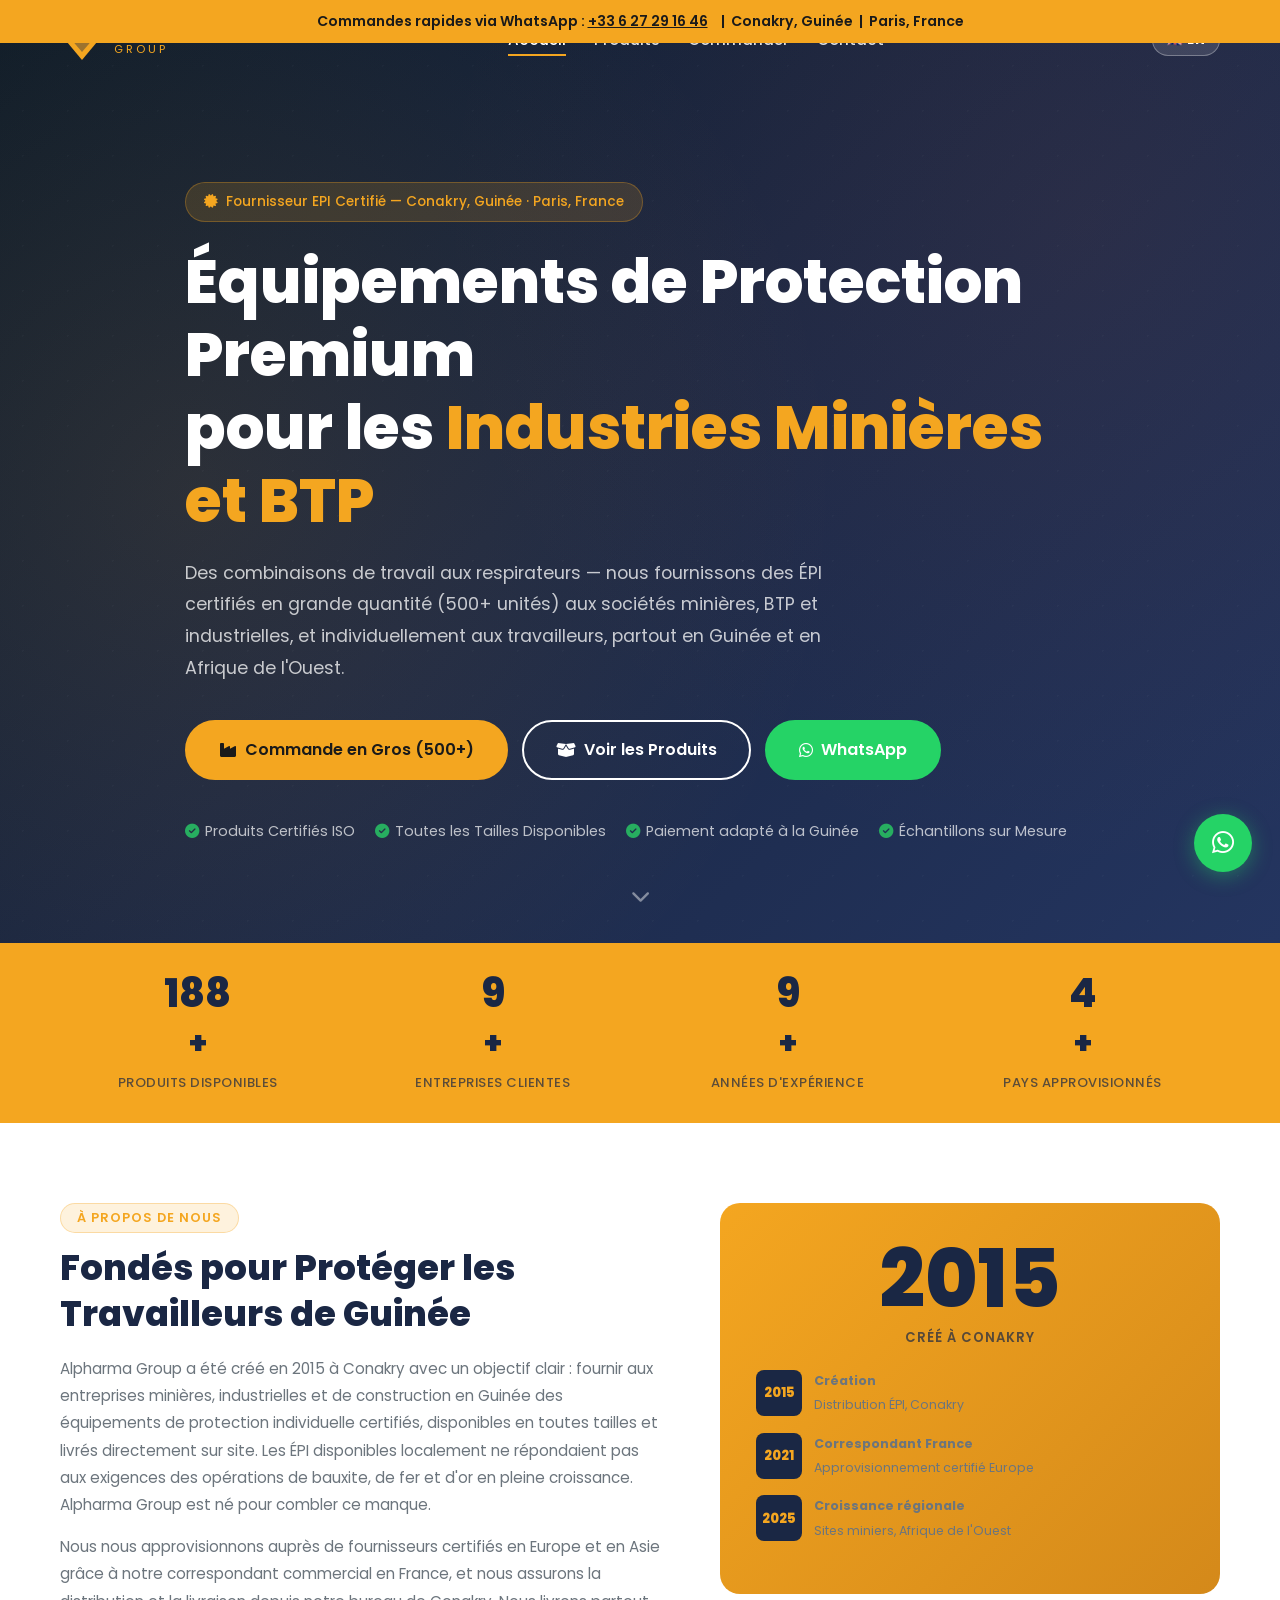
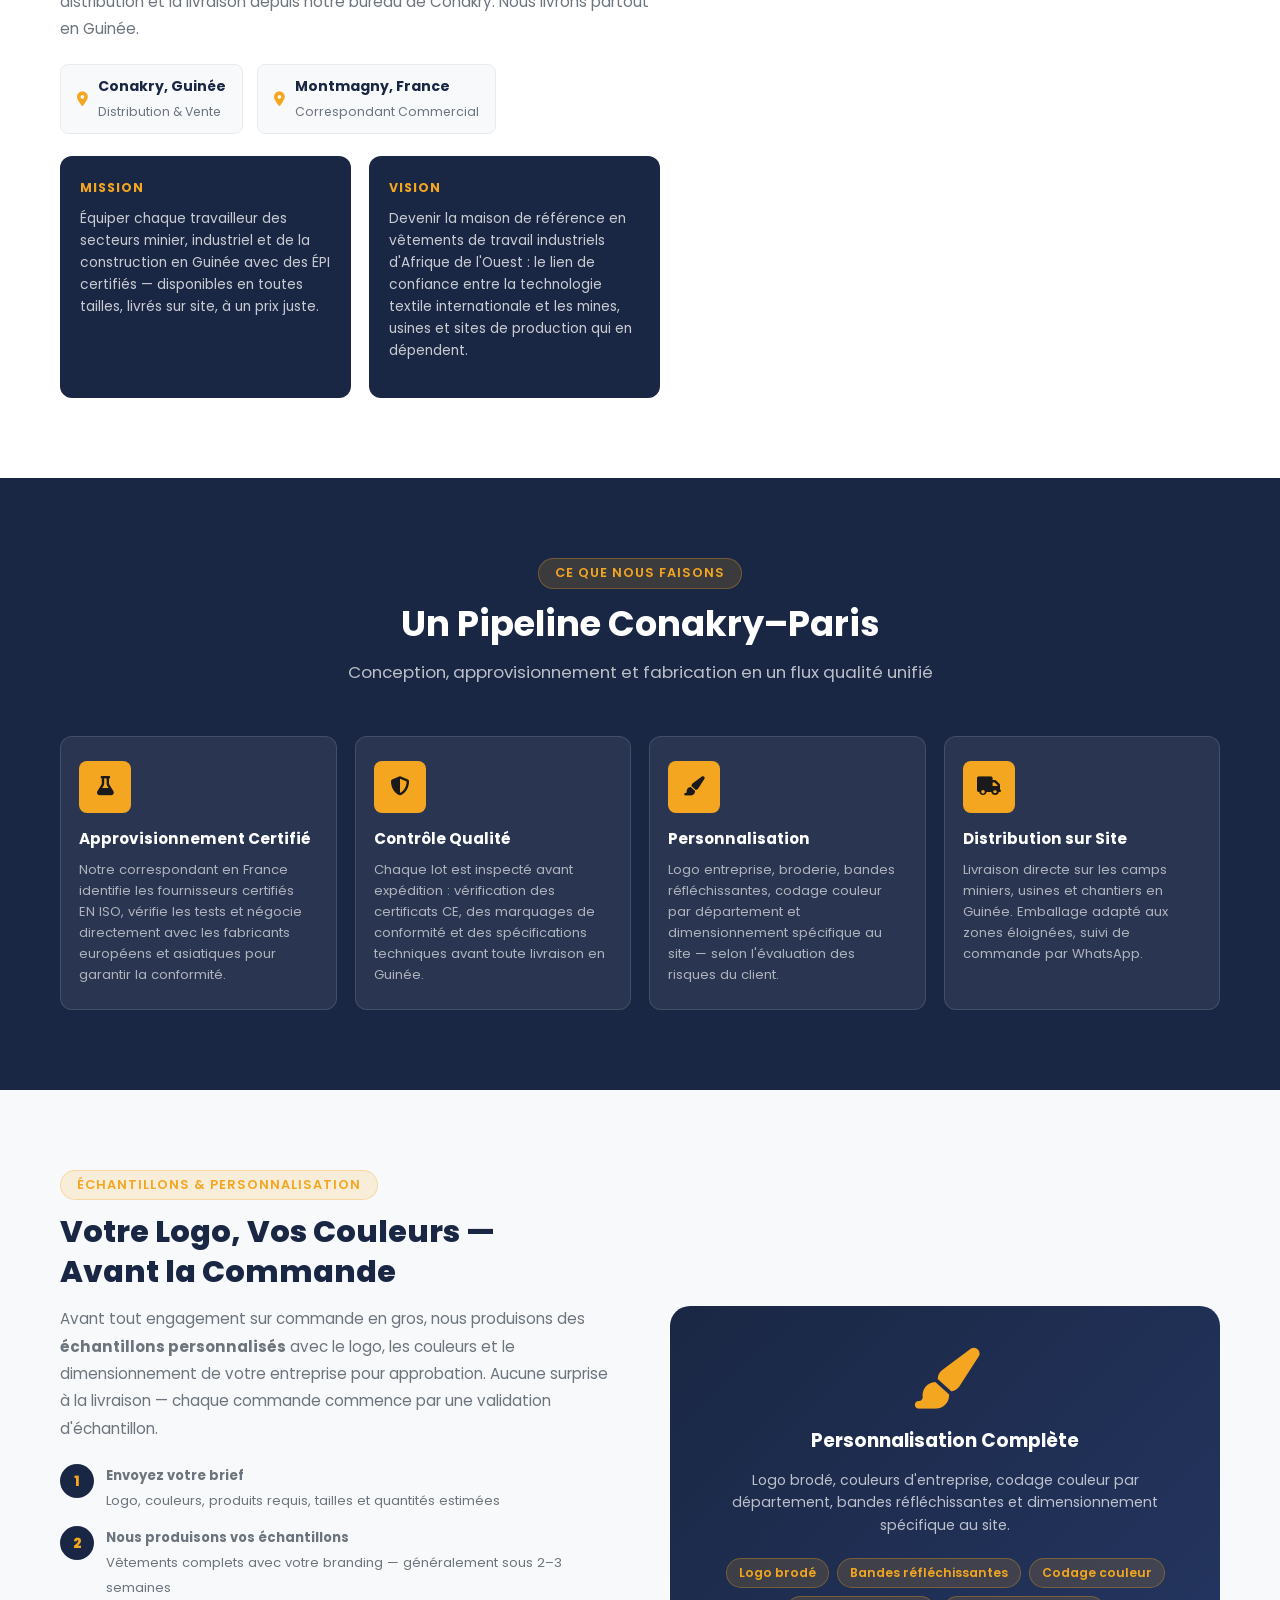
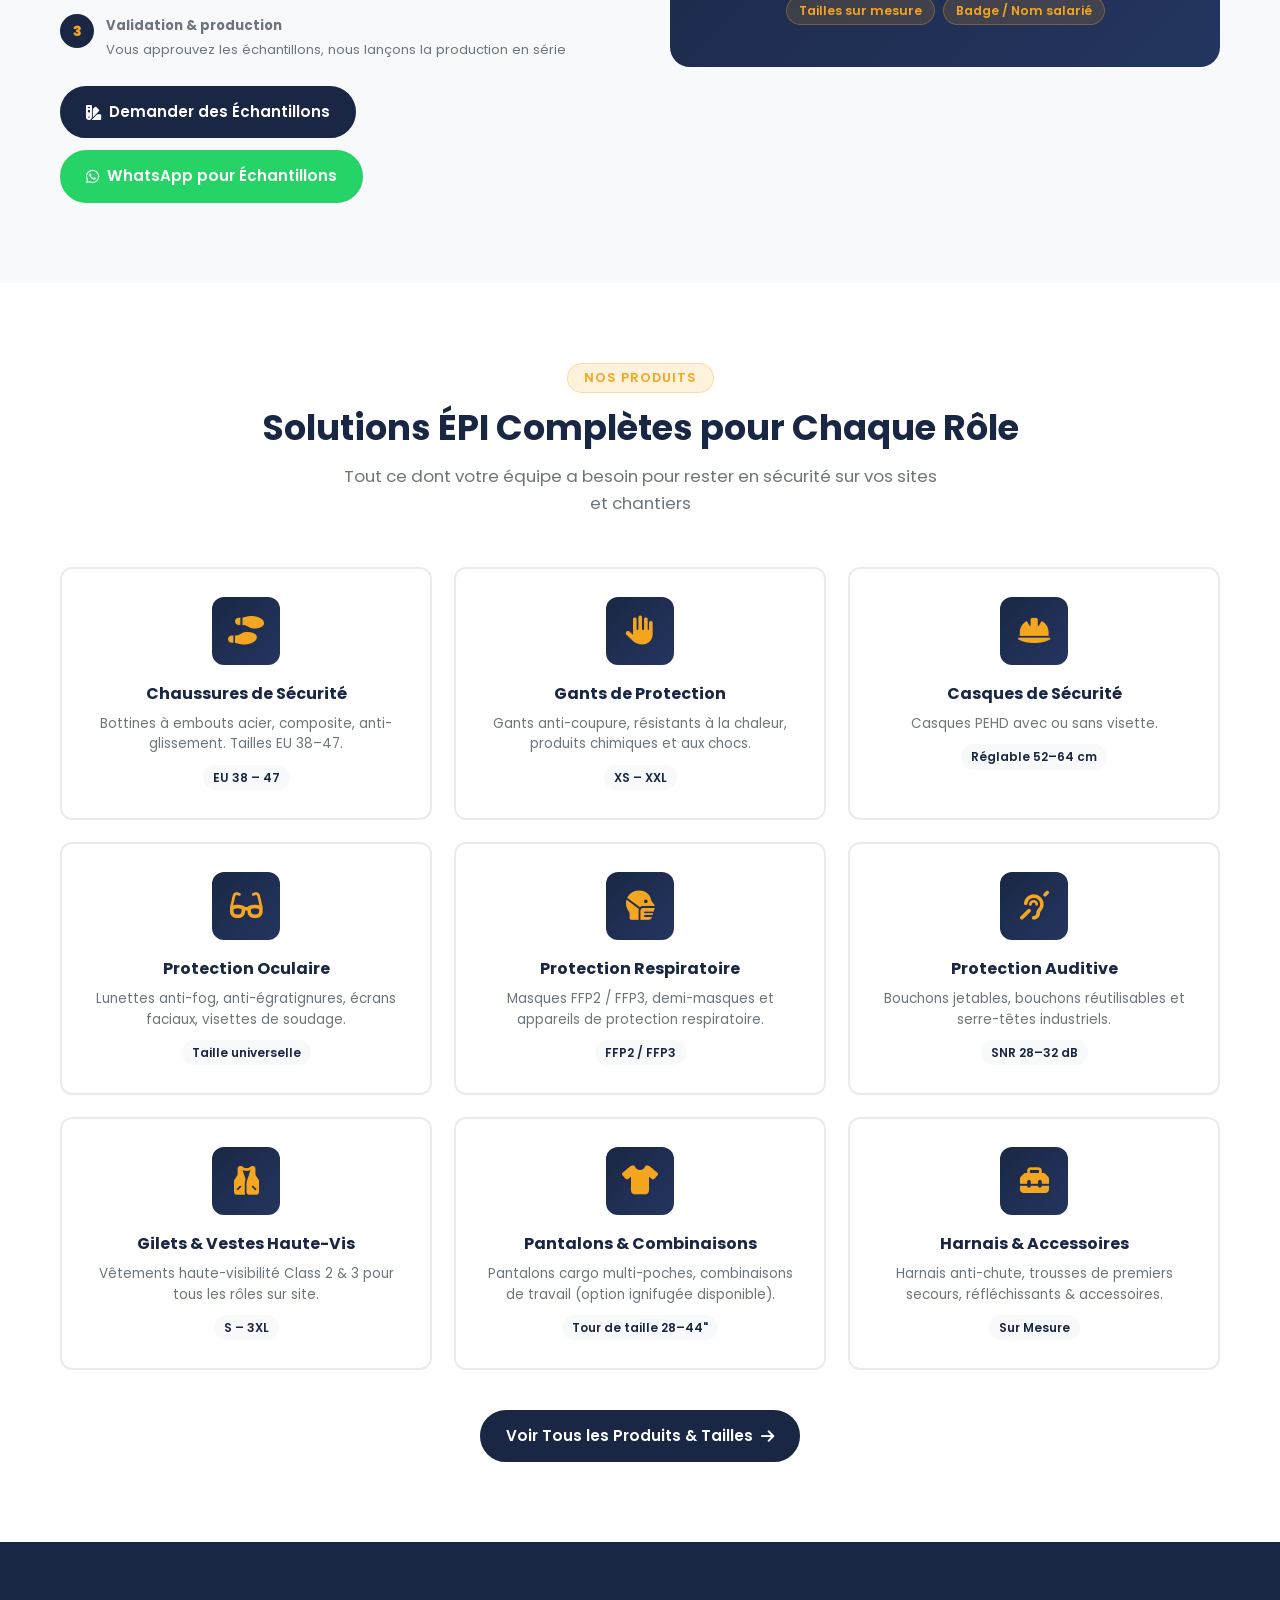
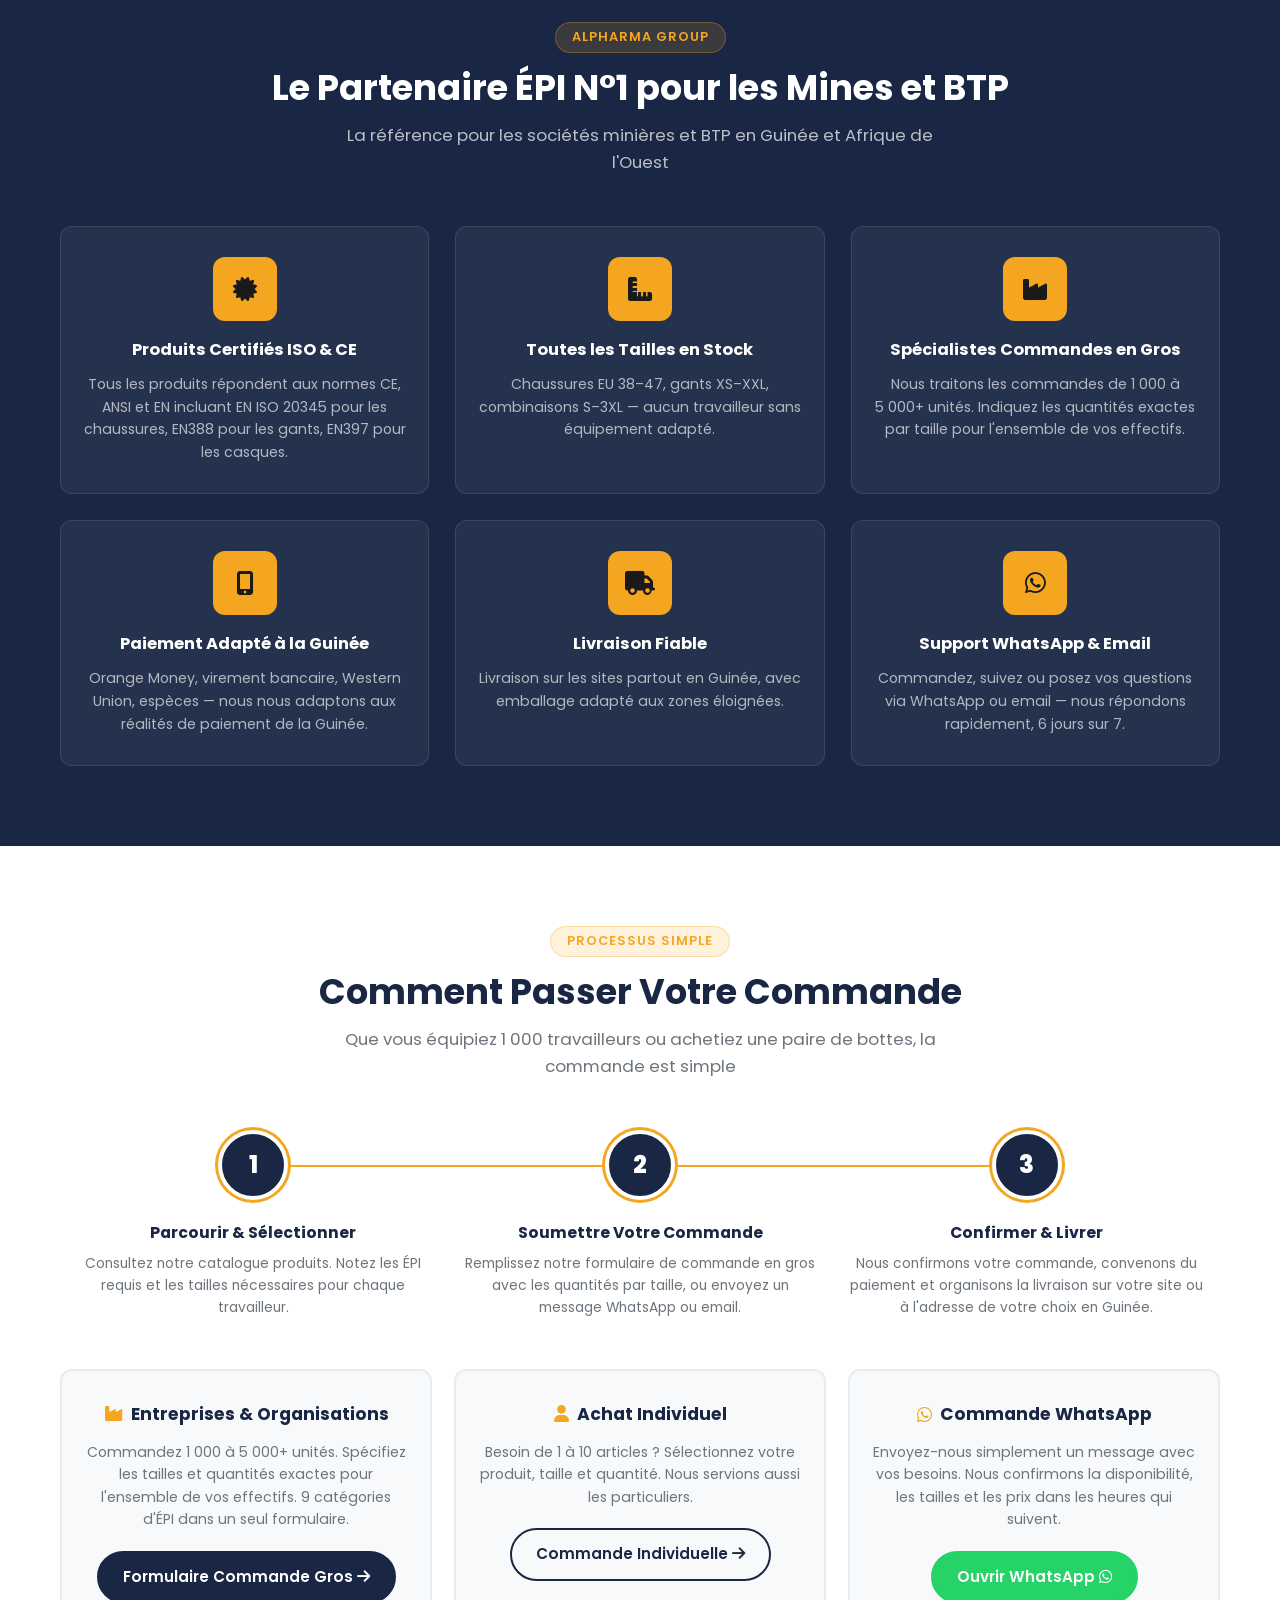
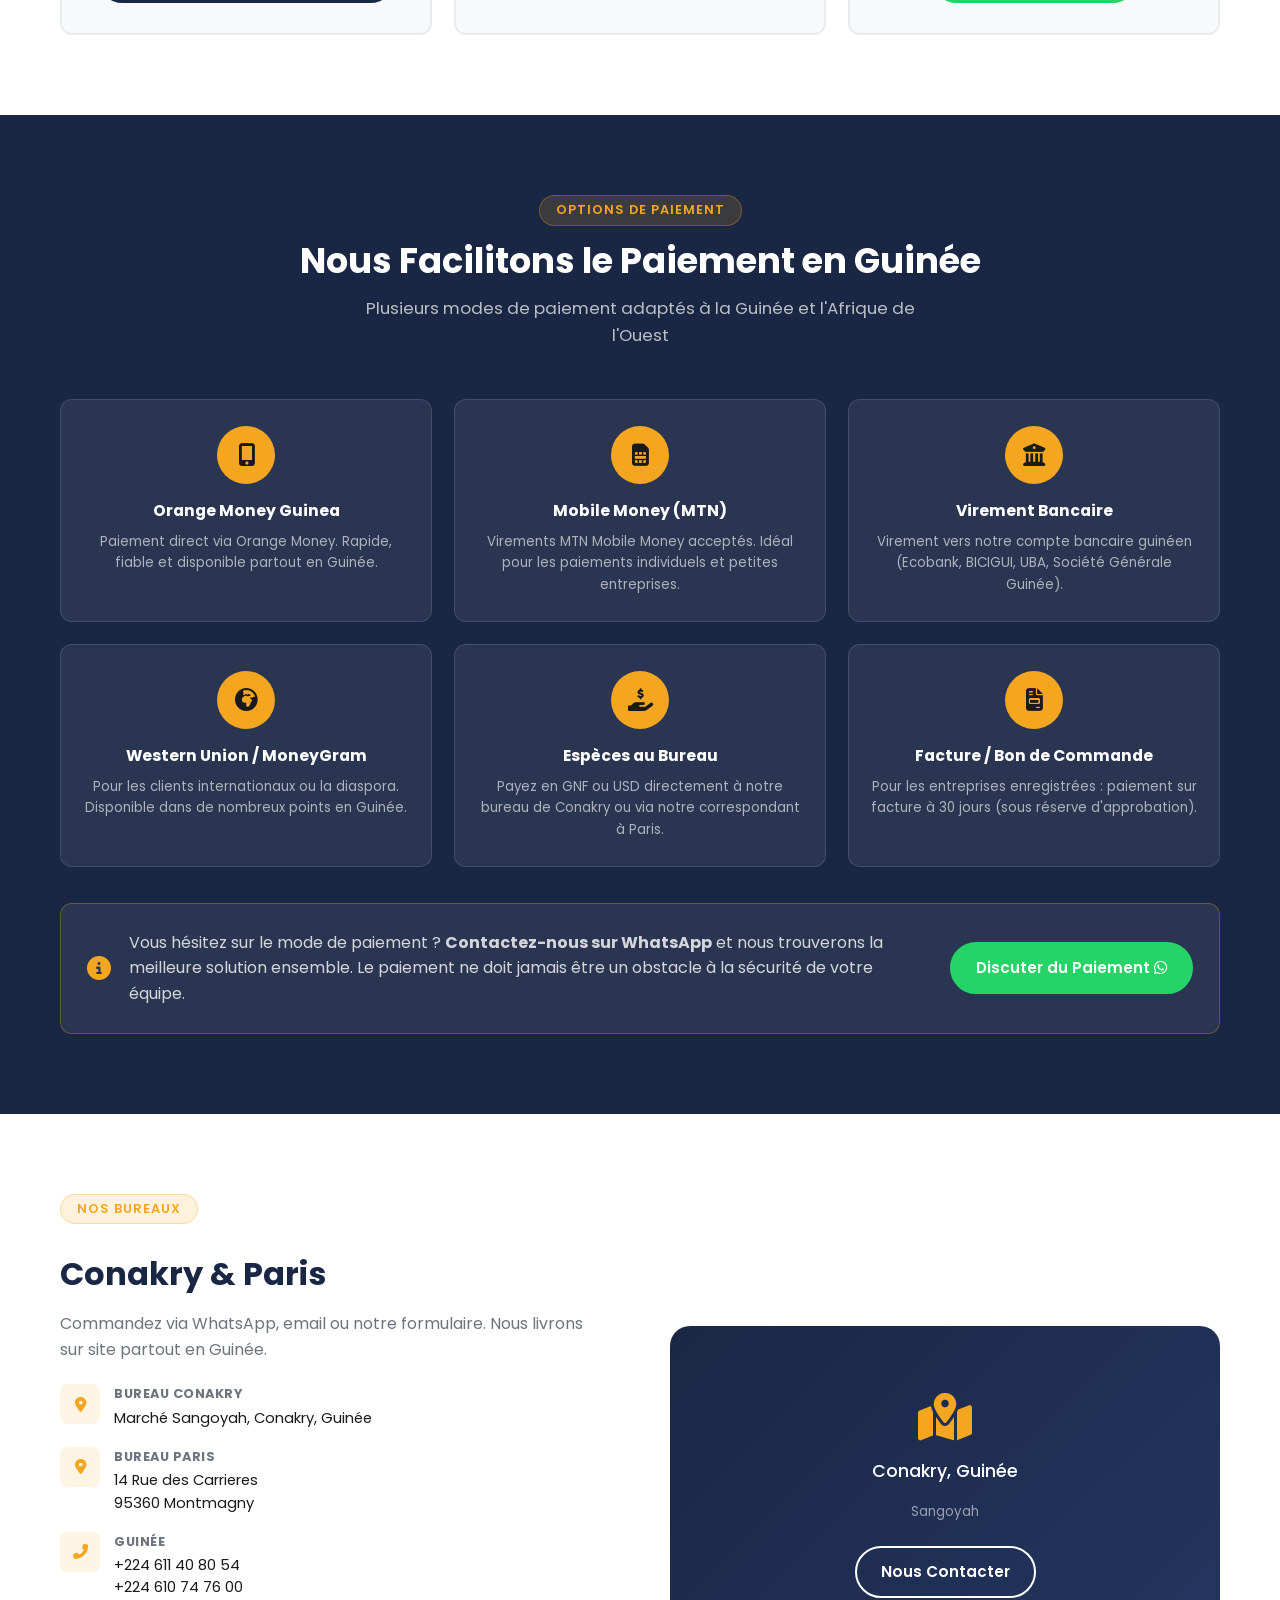
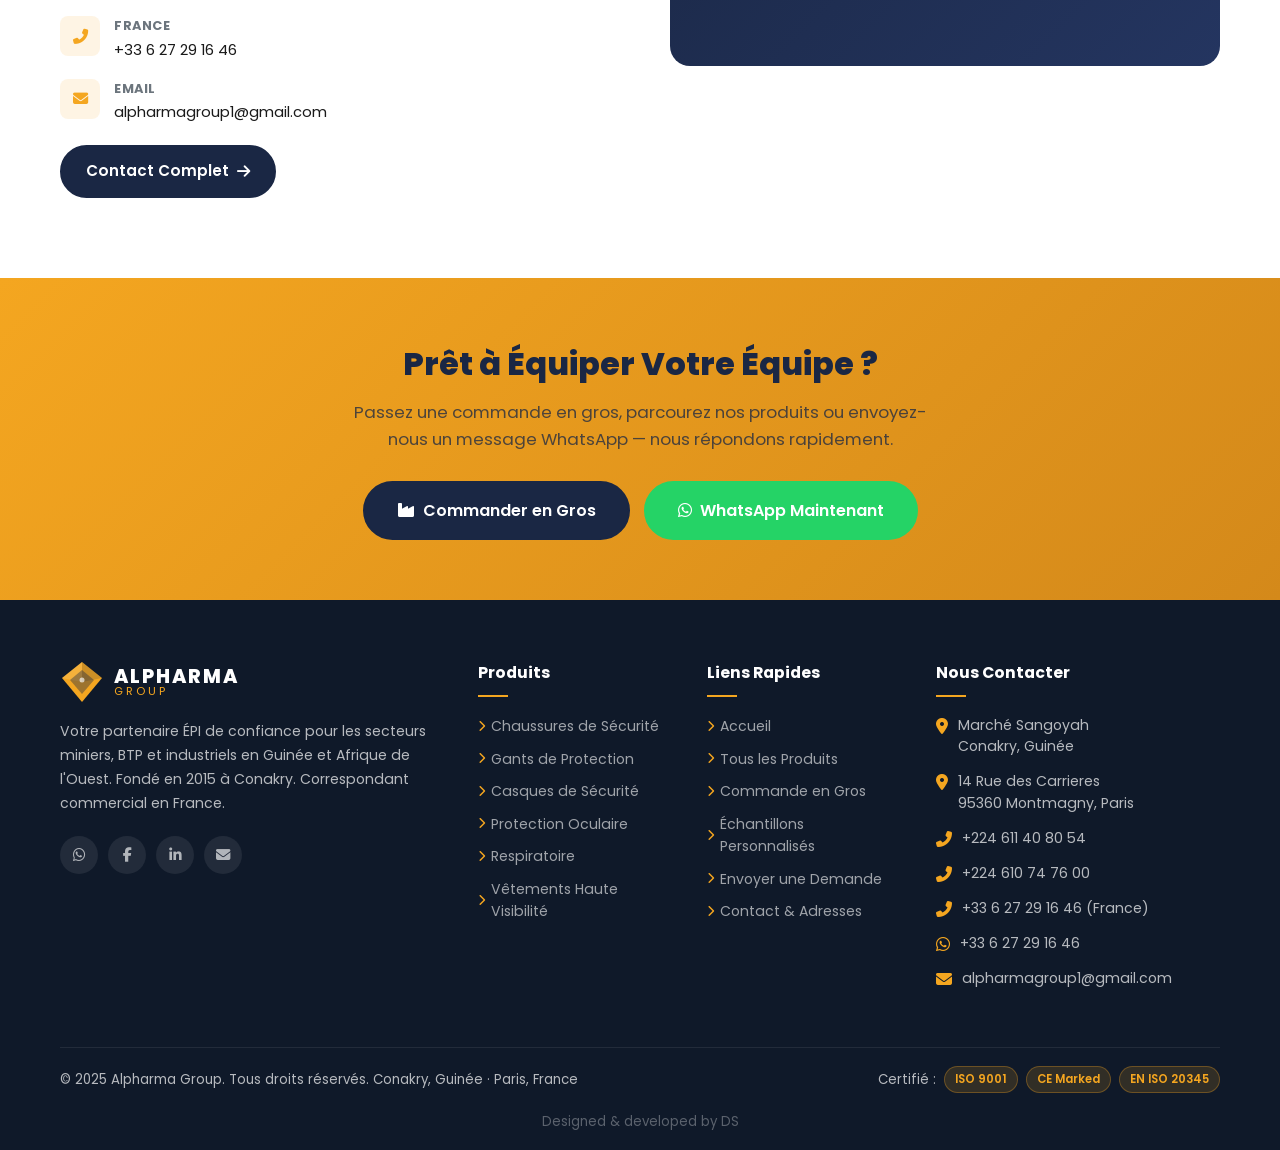
==== commit d88d21e1: "Update index.html with Improve printable quote layout and product and location fix" ====
--- a/index.html
+++ b/index.html
@@ -1,4 +1,4 @@
-﻿<!DOCTYPE html>
+<!DOCTYPE html>
 <html lang="fr" id="htmlRoot">
 <head>
   <meta charset="UTF-8">
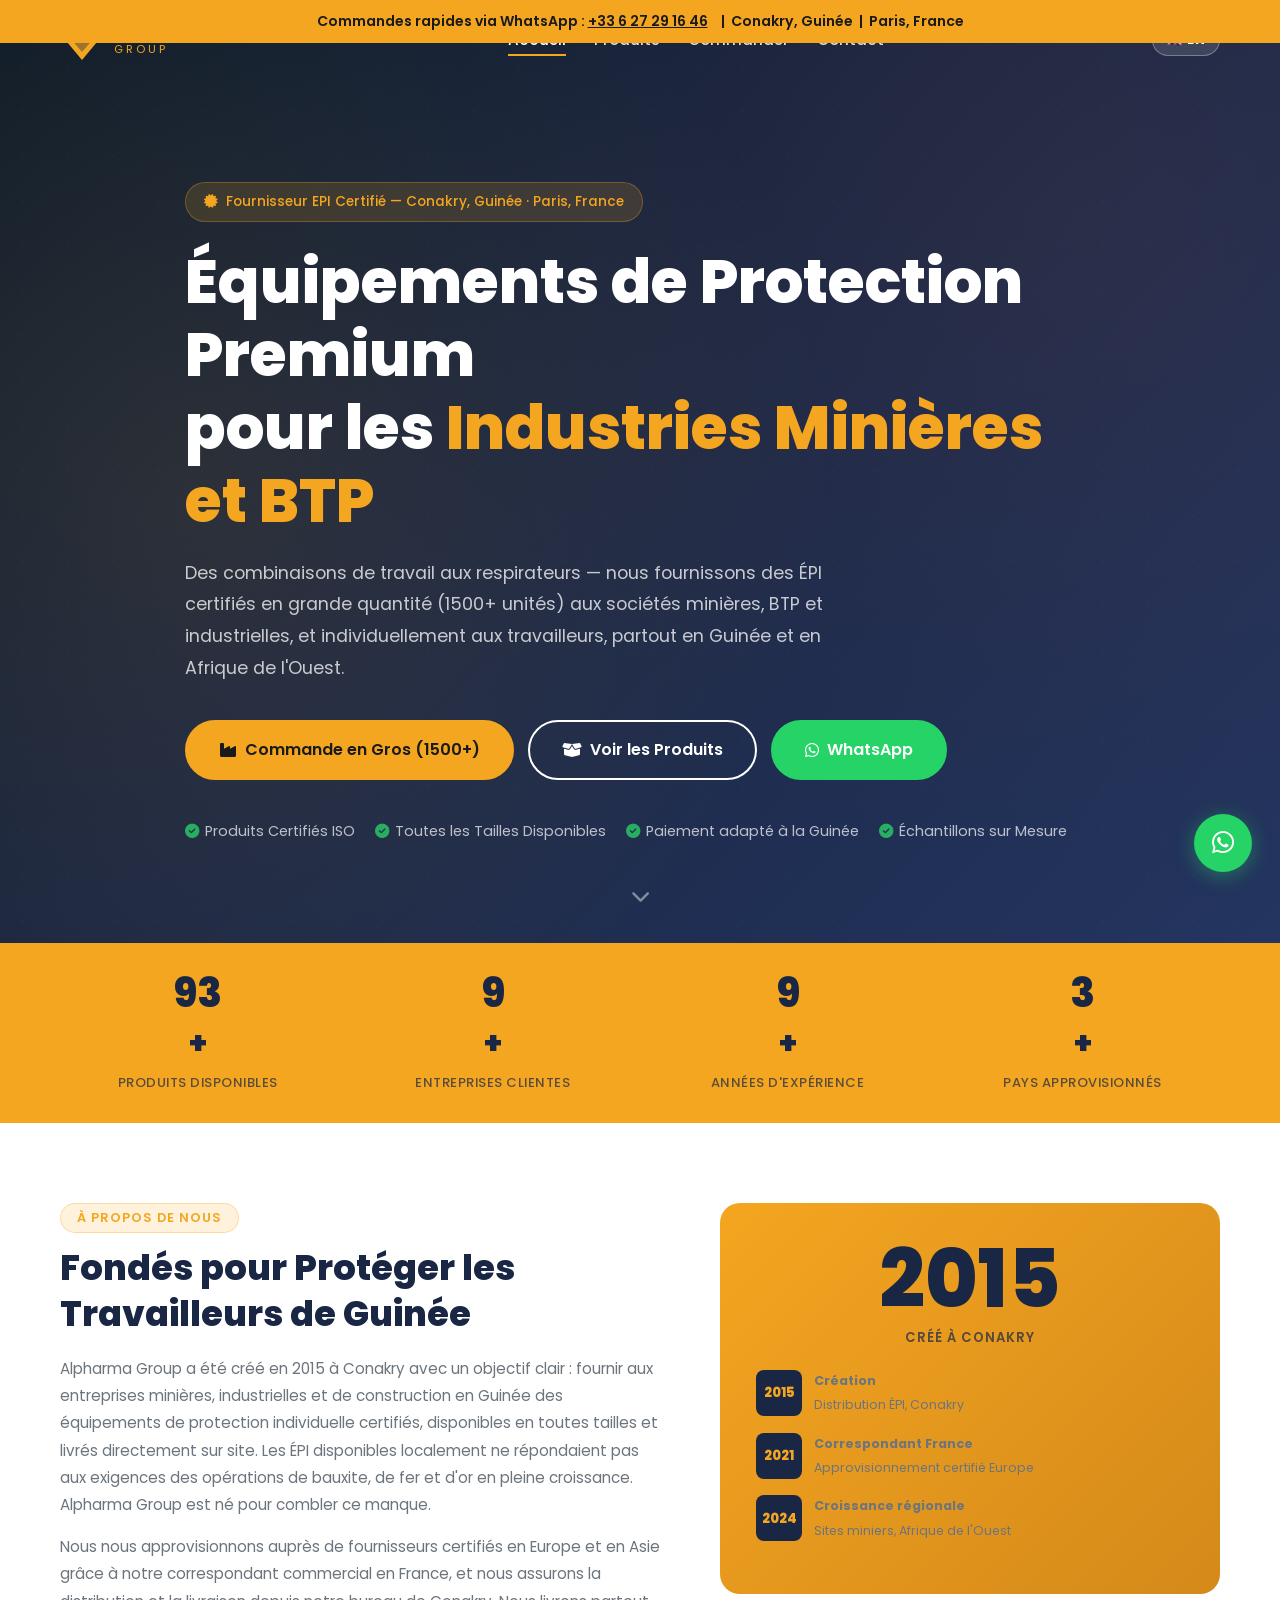
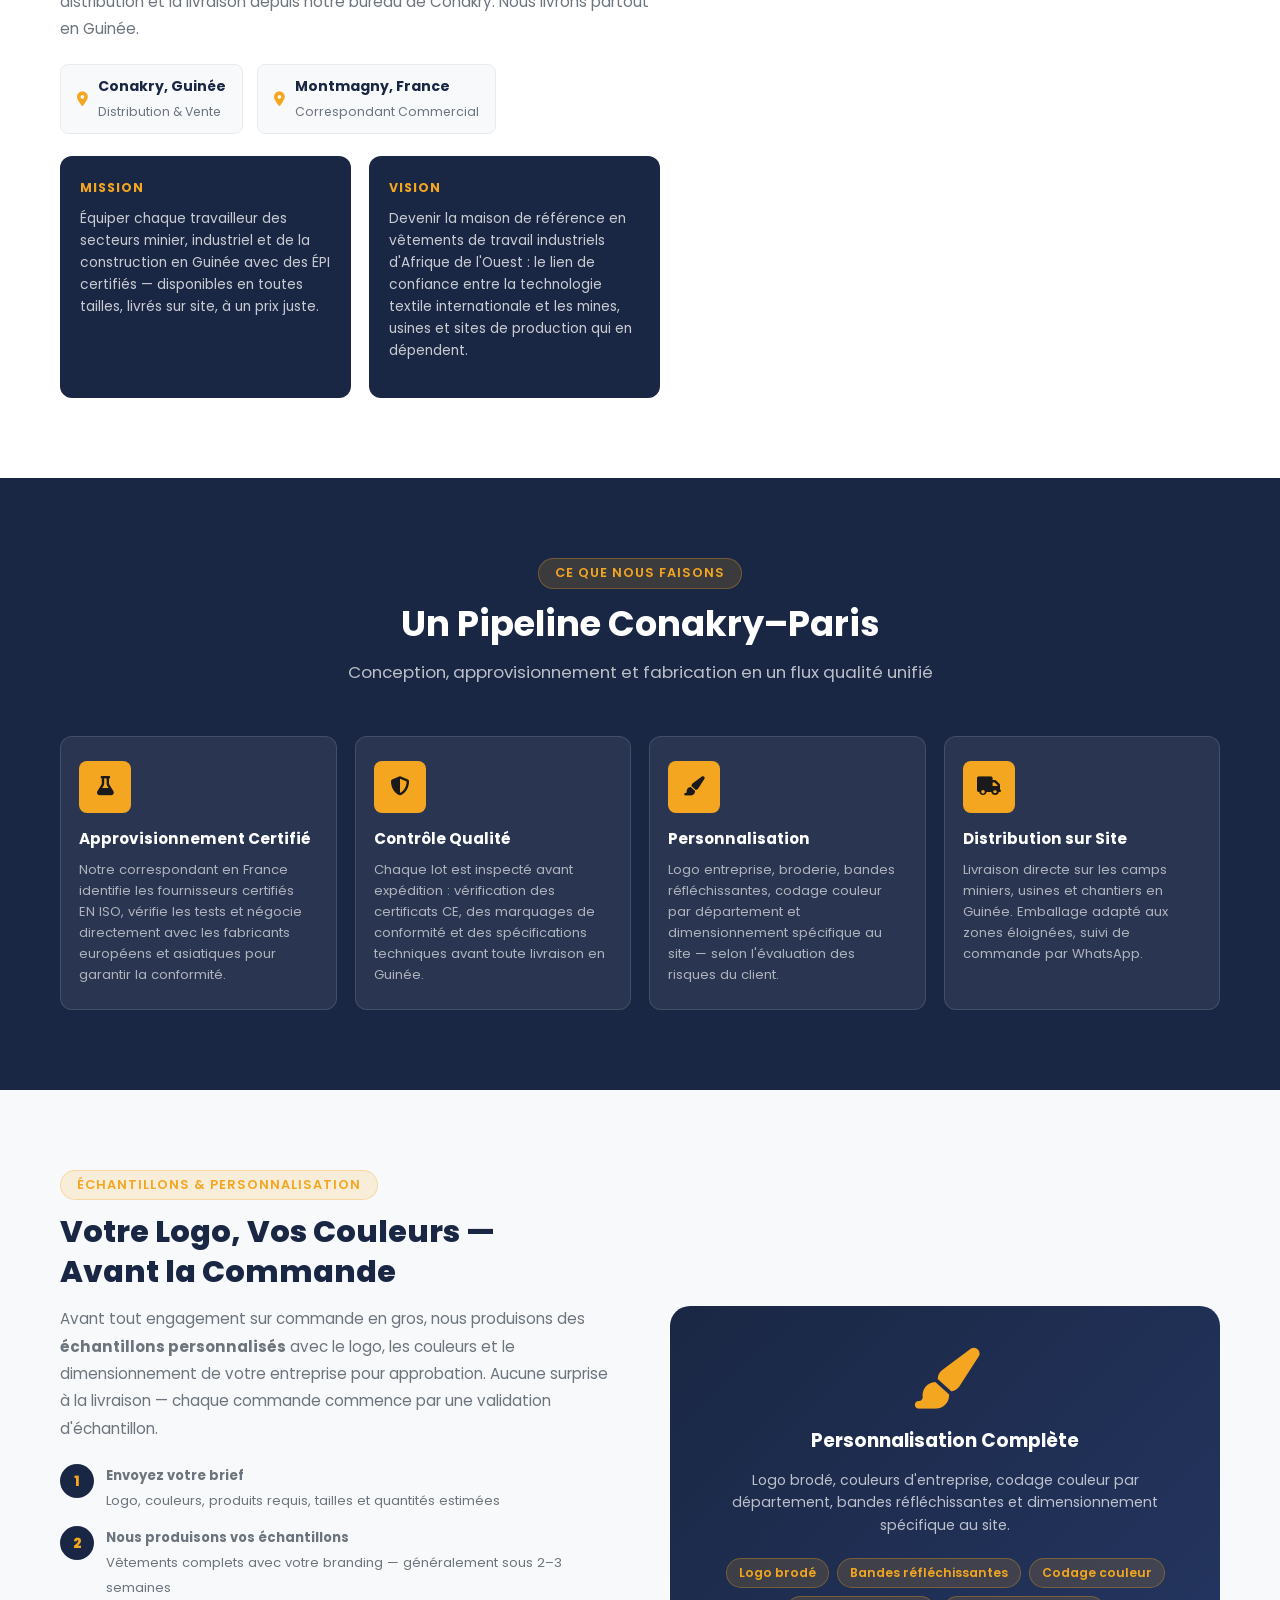
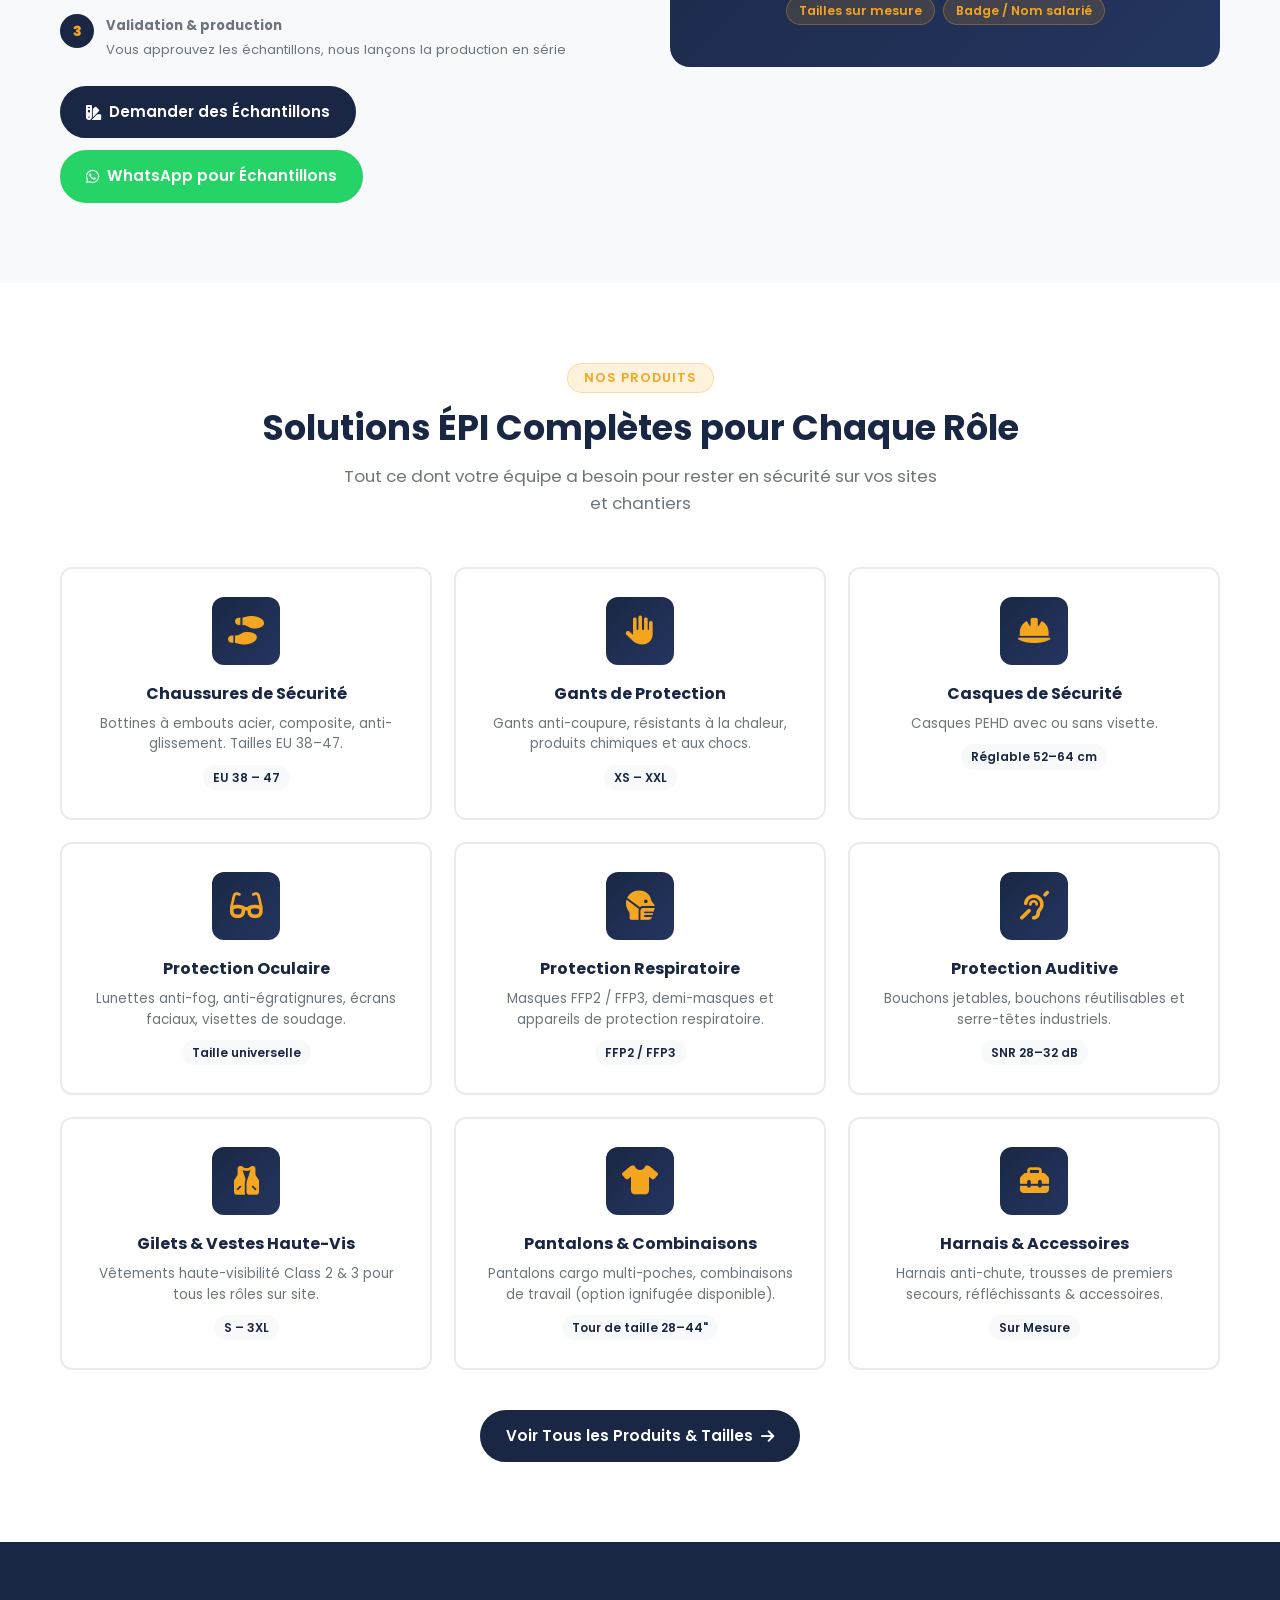
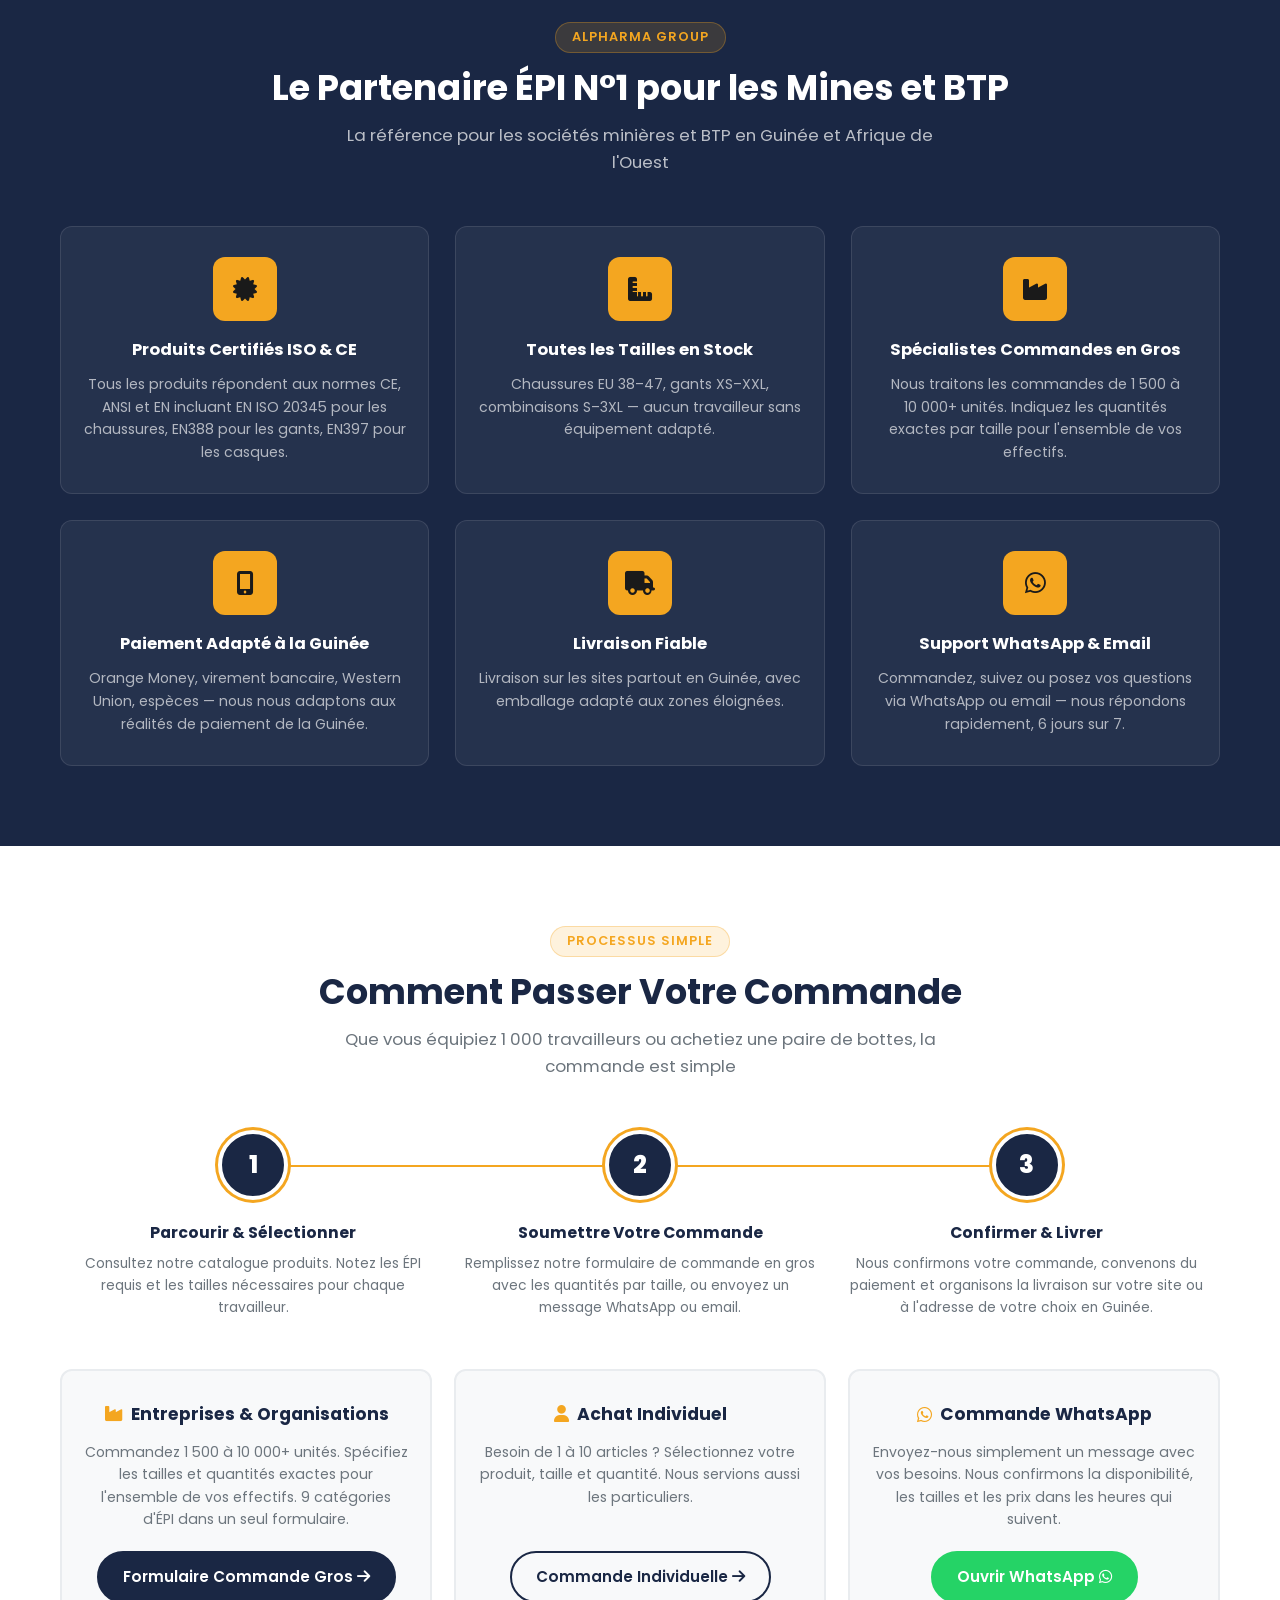
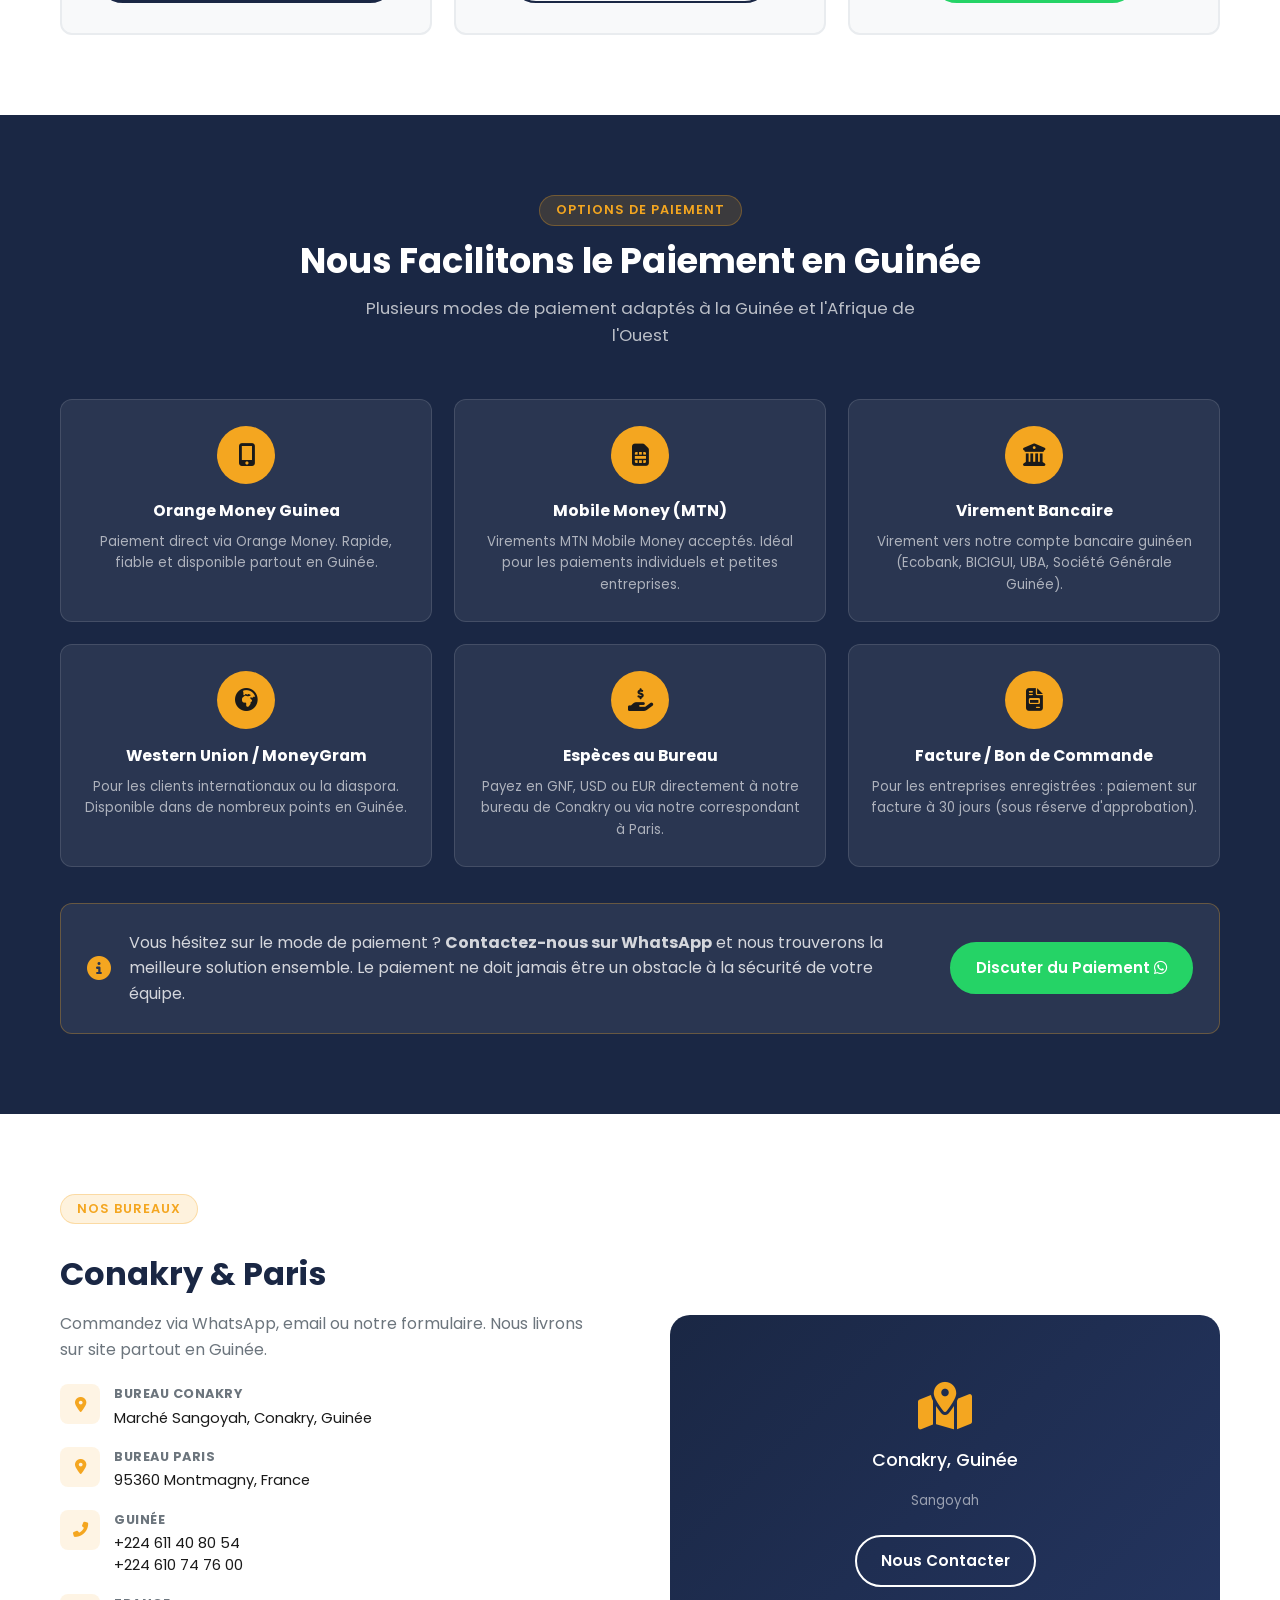
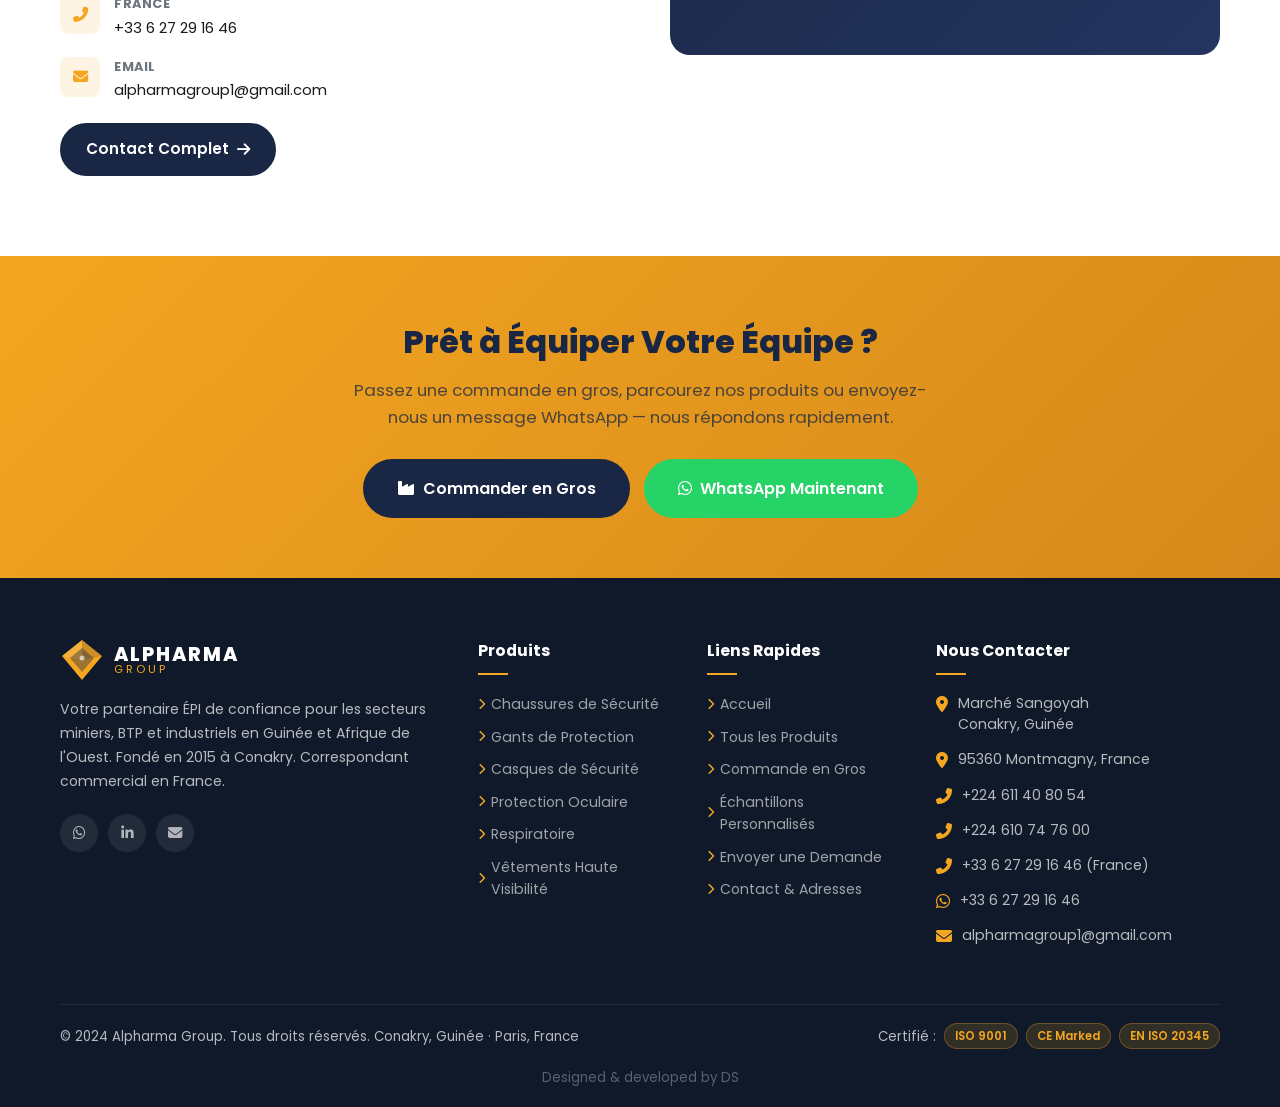
==== commit 9297e047: "Update index.html" ====
--- a/index.html
+++ b/index.html
@@ -4,7 +4,7 @@
   <meta charset="UTF-8">
   <meta name="viewport" content="width=device-width, initial-scale=1.0">
   <title>Alpharma Group — Premium PPE for Mining &amp; Construction | Conakry, Guinea</title>
-  <meta name="description" content="Alpharma Group supplies certified PPE to mining, construction and industrial companies across Guinea and West Africa. Bulk orders of 500+ units, all sizes, safety boots, gloves, helmets, respirators and more.">
+  <meta name="description" content="Alpharma Group supplies certified PPE to mining, construction and industrial companies across Guinea and West Africa. Bulk orders of 1500+ units, all sizes, safety boots, gloves, helmets, respirators and more.">
   <meta name="keywords" content="PPE Guinea, safety equipment mining, safety boots Conakry, gloves mining, hard hat Guinea, Alpharma Group">
   <!-- TODO: replace alpharmagroup.com with your real domain before going live -->
   <link rel="canonical" href="https://alpharmagroup.com/">
@@ -12,7 +12,7 @@
   <meta property="og:type" content="website">
   <meta property="og:url" content="https://alpharmagroup.com/">
   <meta property="og:title" content="Alpharma Group — Premium PPE for Mining &amp; Construction | Conakry, Guinea">
-  <meta property="og:description" content="Alpharma Group supplies certified PPE to mining, construction and industrial companies across Guinea and West Africa. Bulk orders of 500+ units — safety boots, gloves, helmets, respirators and more.">
+  <meta property="og:description" content="Alpharma Group supplies certified PPE to mining, construction and industrial companies across Guinea and West Africa. Bulk orders of 1500+ units — safety boots, gloves, helmets, respirators and more.">
   <meta property="og:image" content="https://alpharmagroup.com/og-image.png">
   <link rel="stylesheet" href="css/style.css">
   <link rel="preconnect" href="https://fonts.googleapis.com">
@@ -107,16 +107,16 @@
         <span class="en-text">Premium Safety Equipment<br>for <span class="highlight">Mining &amp; Construction</span></span>
       </h1>
       <p class="hero-sub fr-block">
-        Des combinaisons de travail aux respirateurs — nous fournissons des ÉPI certifiés en grande quantité (500+ unités) aux sociétés minières, BTP et industrielles, et individuellement aux travailleurs, partout en Guinée et en Afrique de l'Ouest.
+        Des combinaisons de travail aux respirateurs — nous fournissons des ÉPI certifiés en grande quantité (1500+ unités) aux sociétés minières, BTP et industrielles, et individuellement aux travailleurs, partout en Guinée et en Afrique de l'Ouest.
       </p>
       <p class="hero-sub en-block">
-        From coveralls to respiratory protection — we supply certified PPE in bulk (500+ units) for mining, construction and industrial companies, and individually for workers, across Guinea and West Africa.
+        From coveralls to respiratory protection — we supply certified PPE in bulk (1500+ units) for mining, construction and industrial companies, and individually for workers, across Guinea and West Africa.
       </p>
       <div class="hero-ctas">
         <a href="order.html#bulk" class="btn btn-primary btn-lg">
           <i class="fas fa-industry"></i>
-          <span class="fr-text">Commande en Gros (500+)</span>
-          <span class="en-text">Bulk Order (500+)</span>
+          <span class="fr-text">Commande en Gros (1500+)</span>
+          <span class="en-text">Bulk Order (1500+)</span>
         </a>
         <a href="products.html" class="btn btn-outline btn-lg">
           <i class="fas fa-box-open"></i>
@@ -143,7 +143,7 @@
   <section class="stats-bar" id="stats">
     <div class="container">
       <div class="stat-item">
-        <span class="stat-number" data-target="200">0</span><span>+</span>
+        <span class="stat-number" data-target="100">0</span><span>+</span>
         <span class="stat-label"><span class="fr-text">Produits Disponibles</span><span class="en-text">Products Available</span></span>
       </div>
       <div class="stat-item">
@@ -155,7 +155,7 @@
         <span class="stat-label"><span class="fr-text">Années d'Expérience</span><span class="en-text">Years Experience</span></span>
       </div>
       <div class="stat-item">
-        <span class="stat-number" data-target="5">0</span><span>+</span>
+        <span class="stat-number" data-target="4">0</span><span>+</span>
         <span class="stat-label"><span class="fr-text">Pays Approvisionnés</span><span class="en-text">Countries Supplied</span></span>
       </div>
     </div>
@@ -230,7 +230,7 @@
                 </div>
               </div>
               <div class="milestone">
-                <div class="milestone-year">2025</div>
+                <div class="milestone-year">2024</div>
                 <div class="milestone-text">
                   <strong><span class="fr-text">Croissance régionale</span><span class="en-text">Regional Growth</span></strong>
                   <span><span class="fr-text">Sites miniers, Afrique de l'Ouest</span><span class="en-text">Mine sites across West Africa</span></span>
@@ -439,7 +439,7 @@
         <div class="feature-item aos aos-delay-2">
           <div class="feature-icon"><i class="fas fa-industry"></i></div>
           <h3><span class="fr-text">Spécialistes Commandes en Gros</span><span class="en-text">Bulk Order Specialists</span></h3>
-          <p><span class="fr-text">Nous traitons les commandes de 1 000 à 5 000+ unités. Indiquez les quantités exactes par taille pour l'ensemble de vos effectifs.</span><span class="en-text">We handle orders of 1,000 to 5,000+ units. Specify exact quantities per size for your entire workforce.</span></p>
+          <p><span class="fr-text">Nous traitons les commandes de 1 500 à 10 000+ unités. Indiquez les quantités exactes par taille pour l'ensemble de vos effectifs.</span><span class="en-text">We handle orders of 1,500 to 10,000+ units. Specify exact quantities per size for your entire workforce.</span></p>
         </div>
         <div class="feature-item aos">
           <div class="feature-icon"><i class="fas fa-mobile-alt"></i></div>
@@ -488,7 +488,7 @@
       <div class="order-types">
         <div class="order-type-card aos">
           <h3><i class="fas fa-industry"></i> <span class="fr-text">Entreprises &amp; Organisations</span><span class="en-text">Companies &amp; Organisations</span></h3>
-          <p><span class="fr-text">Commandez 1 000 à 5 000+ unités. Spécifiez les tailles et quantités exactes pour l'ensemble de vos effectifs. 9 catégories d'ÉPI dans un seul formulaire.</span><span class="en-text">Order 1,000 to 5,000+ units. Specify exact sizes and quantities for your entire workforce. Supports 9 PPE categories in one form.</span></p>
+          <p><span class="fr-text">Commandez 1 500 à 10 000+ unités. Spécifiez les tailles et quantités exactes pour l'ensemble de vos effectifs. 9 catégories d'ÉPI dans un seul formulaire.</span><span class="en-text">Order 1,500 to 10,000+ units. Specify exact sizes and quantities for your entire workforce. Supports 9 PPE categories in one form.</span></p>
           <a href="order.html#bulk" class="btn btn-secondary">
             <span class="fr-text">Formulaire Commande Gros <i class="fas fa-arrow-right"></i></span>
             <span class="en-text">Bulk Order Form <i class="fas fa-arrow-right"></i></span>
@@ -546,7 +546,7 @@
         <div class="payment-card aos aos-delay-1">
           <div class="payment-icon"><i class="fas fa-hand-holding-usd"></i></div>
           <h3><span class="fr-text">Espèces au Bureau</span><span class="en-text">In-Person (Cash)</span></h3>
-          <p><span class="fr-text">Payez en GNF ou USD directement à notre bureau de Conakry ou via notre correspondant à Paris.</span><span class="en-text">Pay in GNF or USD at our Conakry office or via our Paris correspondent.</span></p>
+          <p><span class="fr-text">Payez en GNF, USD ou EUR directement à notre bureau de Conakry ou via notre correspondant à Paris.</span><span class="en-text">Pay in GNF, USD or EUR at our Conakry office or via our Paris correspondent.</span></p>
         </div>
         <div class="payment-card aos aos-delay-2">
           <div class="payment-icon"><i class="fas fa-file-invoice"></i></div>
@@ -593,7 +593,7 @@
               <i class="fas fa-map-marker-alt"></i>
               <div>
                 <strong><span class="fr-text">Bureau Paris</span><span class="en-text">Paris Office</span></strong>
-                <p>14 Rue des Carrieres<br>95360 Montmagny</p>
+                <p>95360 Montmagny, France</p>
               </div>
             </div>
             <div class="location-item">
@@ -672,7 +672,6 @@
           </p>
           <div class="footer-social">
             <a href="https://wa.me/+33627291646" class="social-link" target="_blank" title="WhatsApp"><i class="fab fa-whatsapp"></i></a>
-            <a href="#" class="social-link" title="Facebook"><i class="fab fa-facebook-f"></i></a>
             <a href="#" class="social-link" title="LinkedIn"><i class="fab fa-linkedin-in"></i></a>
             <a href="mailto:alpharmagroup1@gmail.com" class="social-link" title="Email"><i class="fas fa-envelope"></i></a>
           </div>
@@ -694,7 +693,7 @@
             <li><a href="index.html"><i class="fas fa-chevron-right"></i> <span class="fr-text">Accueil</span><span class="en-text">Home</span></a></li>
             <li><a href="products.html"><i class="fas fa-chevron-right"></i> <span class="fr-text">Tous les Produits</span><span class="en-text">All Products</span></a></li>
             <li><a href="order.html#bulk"><i class="fas fa-chevron-right"></i> <span class="fr-text">Commande en Gros</span><span class="en-text">Bulk Order</span></a></li>
-            <li><a href="order.html#samples"><i class="fas fa-chevron-right"></i> <span class="fr-text">Échantillons Personnalisés</span><span class="en-text">Branded Samples</span></a></li>
+            <li><a href="order.html#inquiry"><i class="fas fa-chevron-right"></i> <span class="fr-text">Échantillons Personnalisés</span><span class="en-text">Branded Samples</span></a></li>
             <li><a href="order.html#inquiry"><i class="fas fa-chevron-right"></i> <span class="fr-text">Envoyer une Demande</span><span class="en-text">Send Inquiry</span></a></li>
             <li><a href="contact.html"><i class="fas fa-chevron-right"></i> <span class="fr-text">Contact &amp; Adresses</span><span class="en-text">Contact &amp; Locations</span></a></li>
           </ul>
@@ -702,7 +701,7 @@
         <div class="footer-col">
           <h4><span class="fr-text">Nous Contacter</span><span class="en-text">Contact Us</span></h4>
           <div class="footer-contact-item"><i class="fas fa-map-marker-alt"></i><span><span class="fr-text">Marché Sangoyah</span><span class="en-text">Sangoyah Market</span><br>Conakry, Guinée</span></div>
-          <div class="footer-contact-item"><i class="fas fa-map-marker-alt"></i><span>14 Rue des Carrieres<br>95360 Montmagny, Paris</span></div>
+          <div class="footer-contact-item"><i class="fas fa-map-marker-alt"></i><span>95360 Montmagny, France</span></div>
           <div class="footer-contact-item"><i class="fas fa-phone-alt"></i><span>+224 611 40 80 54</span></div>
           <div class="footer-contact-item"><i class="fas fa-phone-alt"></i><span>+224 610 74 76 00</span></div>
           <div class="footer-contact-item"><i class="fas fa-phone-alt"></i><span>+33 6 27 29 16 46 (France)</span></div>
@@ -711,7 +710,7 @@
         </div>
       </div>
       <div class="footer-bottom">
-        <p>&copy; 2025 Alpharma Group. <span class="fr-text">Tous droits réservés.</span><span class="en-text">All rights reserved.</span> Conakry, Guinée · Paris, France</p>
+        <p>&copy; 2024 Alpharma Group. <span class="fr-text">Tous droits réservés.</span><span class="en-text">All rights reserved.</span> Conakry, Guinée · Paris, France</p>
         <div class="footer-certs">
           <span><span class="fr-text">Certifié :</span><span class="en-text">Certified:</span></span>
           <span class="cert-badge">ISO 9001</span>
--- a/css/style.css
+++ b/css/style.css
@@ -296,6 +296,7 @@
 .order-type-card {
   background: var(--light); border: 2px solid var(--light-gray);
   border-radius: var(--r-md); padding: 30px 22px; text-align: center; transition: var(--t);
+  display: flex; flex-direction: column;
 }
 .order-type-card:hover { border-color: var(--secondary); box-shadow: var(--shadow-md); }
 .order-type-card h3 {
@@ -303,7 +304,8 @@
   margin-bottom: 12px; display: flex; align-items: center; justify-content: center; gap: 8px;
 }
 .order-type-card h3 i { color: var(--secondary); }
-.order-type-card p   { color: var(--gray); font-size: .88rem; margin-bottom: 20px; line-height: 1.6; }
+.order-type-card p   { color: var(--gray); font-size: .88rem; margin-bottom: 20px; line-height: 1.6; flex: 1; }
+.order-type-card > .btn { align-self: center; }
 
 /* =====================
    PAYMENT
@@ -846,12 +848,13 @@
    DUAL OFFICE CARDS
    ===================== */
 .dual-office    { display: grid; grid-template-columns: 1fr 1fr; gap: 22px; margin-top: 30px; }
-.office-card    { background: var(--white); border: 2px solid var(--light-gray); border-radius: var(--r-md); padding: 22px; }
+.office-card    { background: var(--white); border: 2px solid var(--light-gray); border-radius: var(--r-md); padding: 22px; display: flex; flex-direction: column; }
 .office-card.highlight { border-color: var(--secondary); }
 .office-flag    { font-size: 1.6rem; margin-bottom: 10px; }
 .office-card h4 { color: var(--primary); font-size: .97rem; font-weight: 700; margin-bottom: 8px; }
 .office-detail  { display: flex; align-items: flex-start; gap: 8px; margin-bottom: 7px; font-size: .84rem; color: var(--gray); line-height: 1.4; }
 .office-detail i { color: var(--secondary); margin-top: 2px; flex-shrink: 0; width: 14px; }
+.office-card > .btn { align-self: flex-start; }
 
 /* =====================
    RESPONSIVE ADDITIONS
